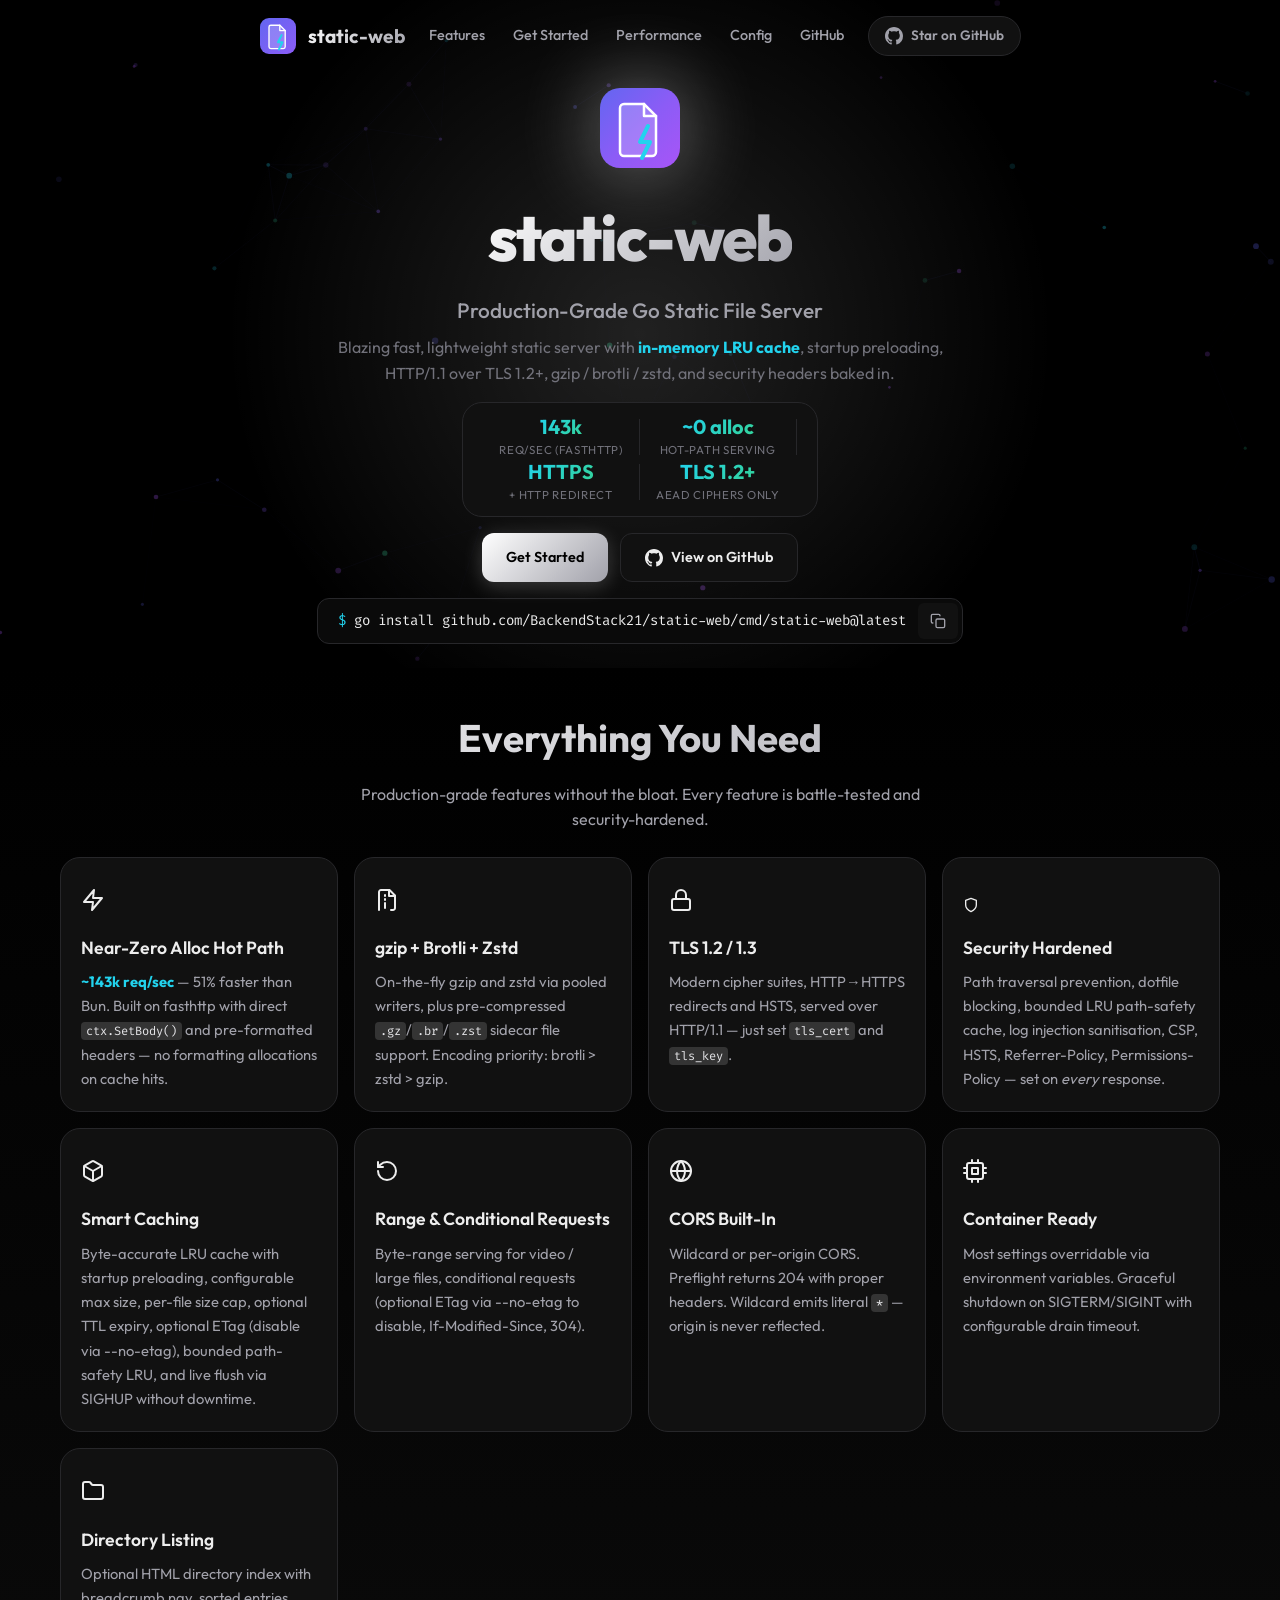
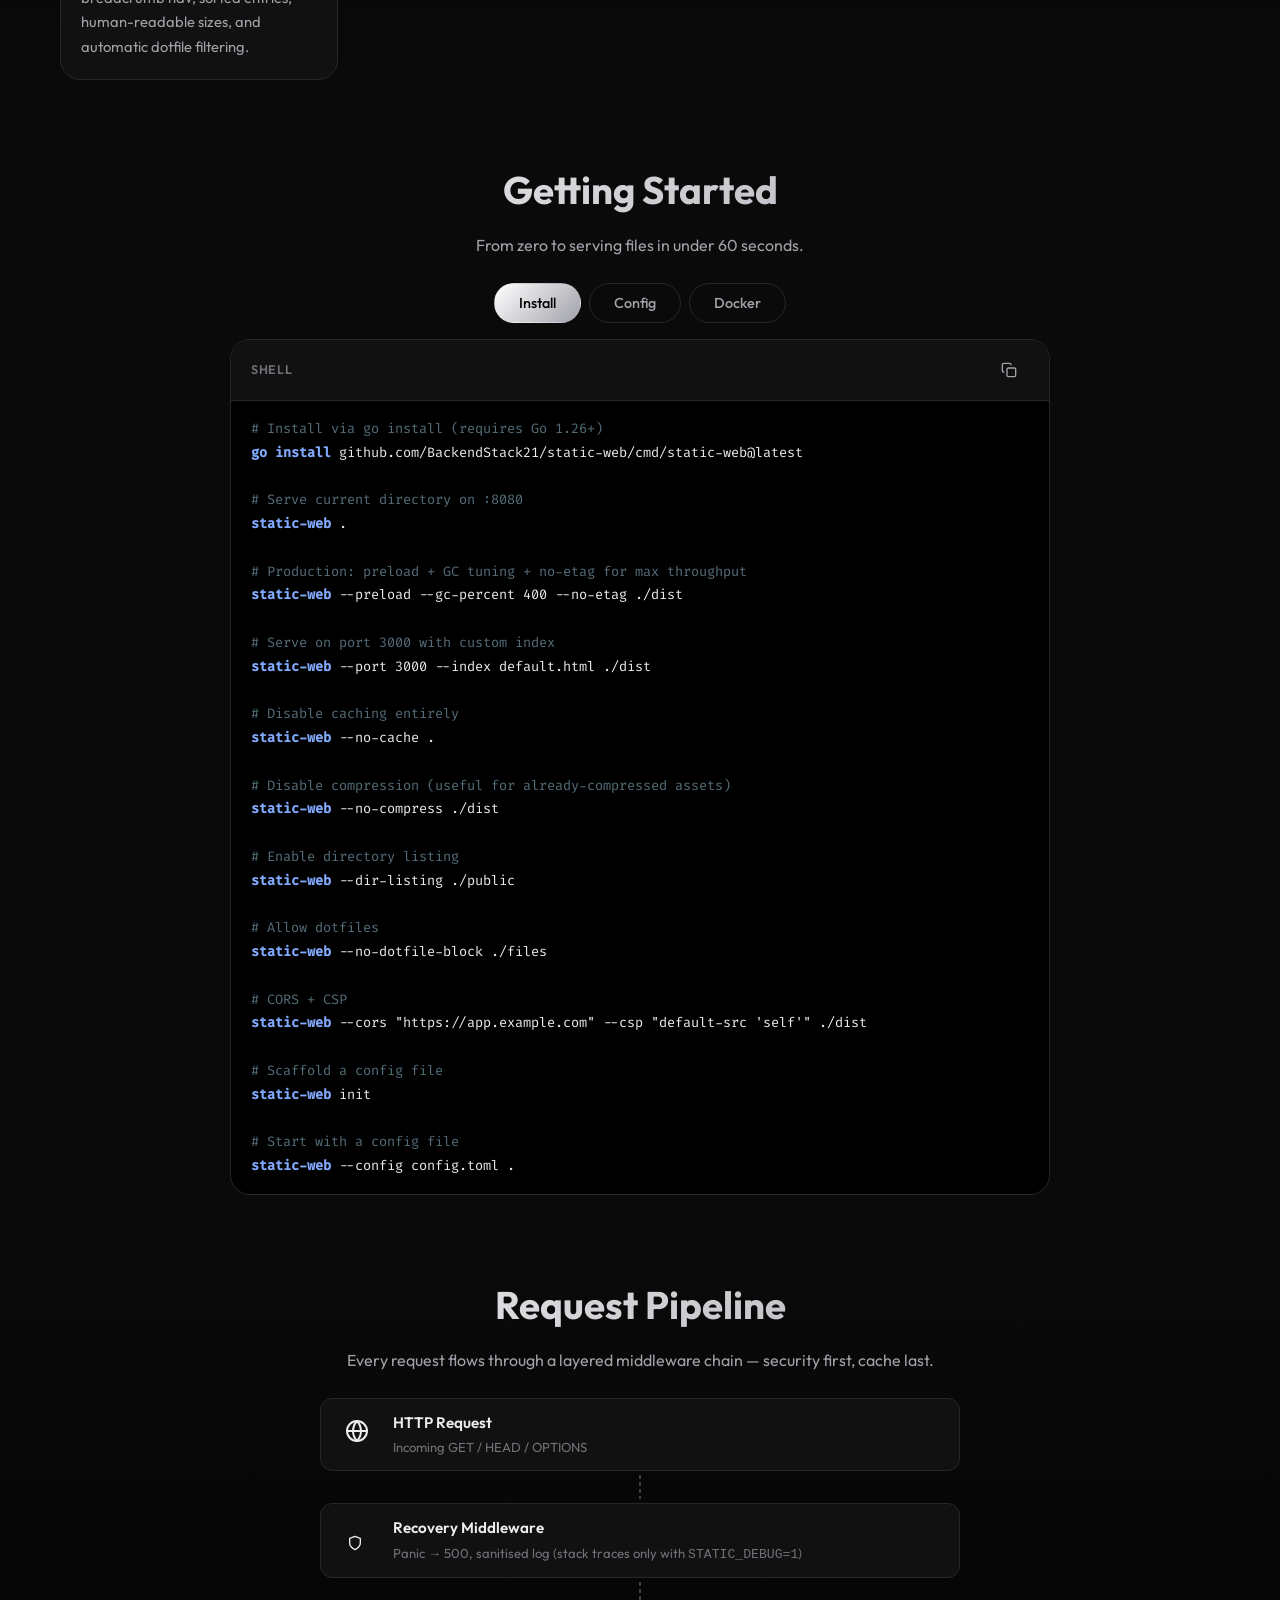
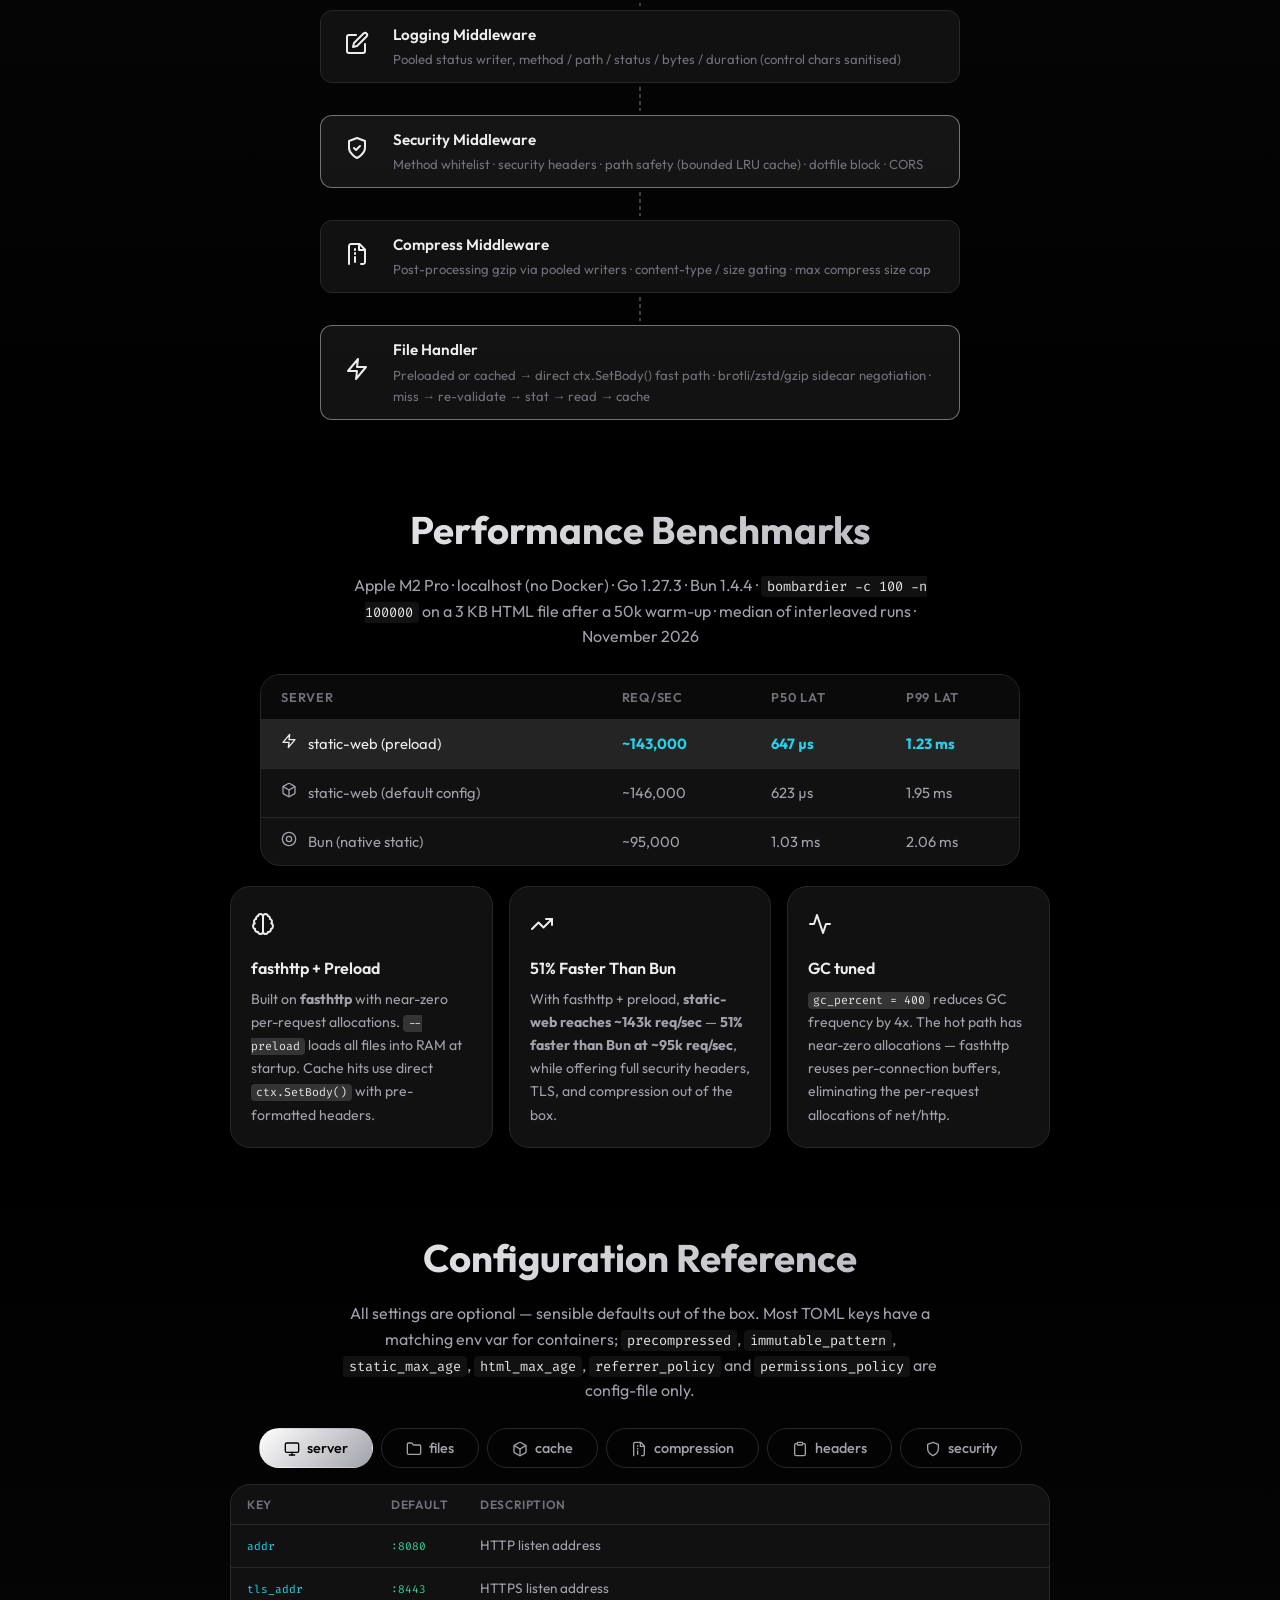
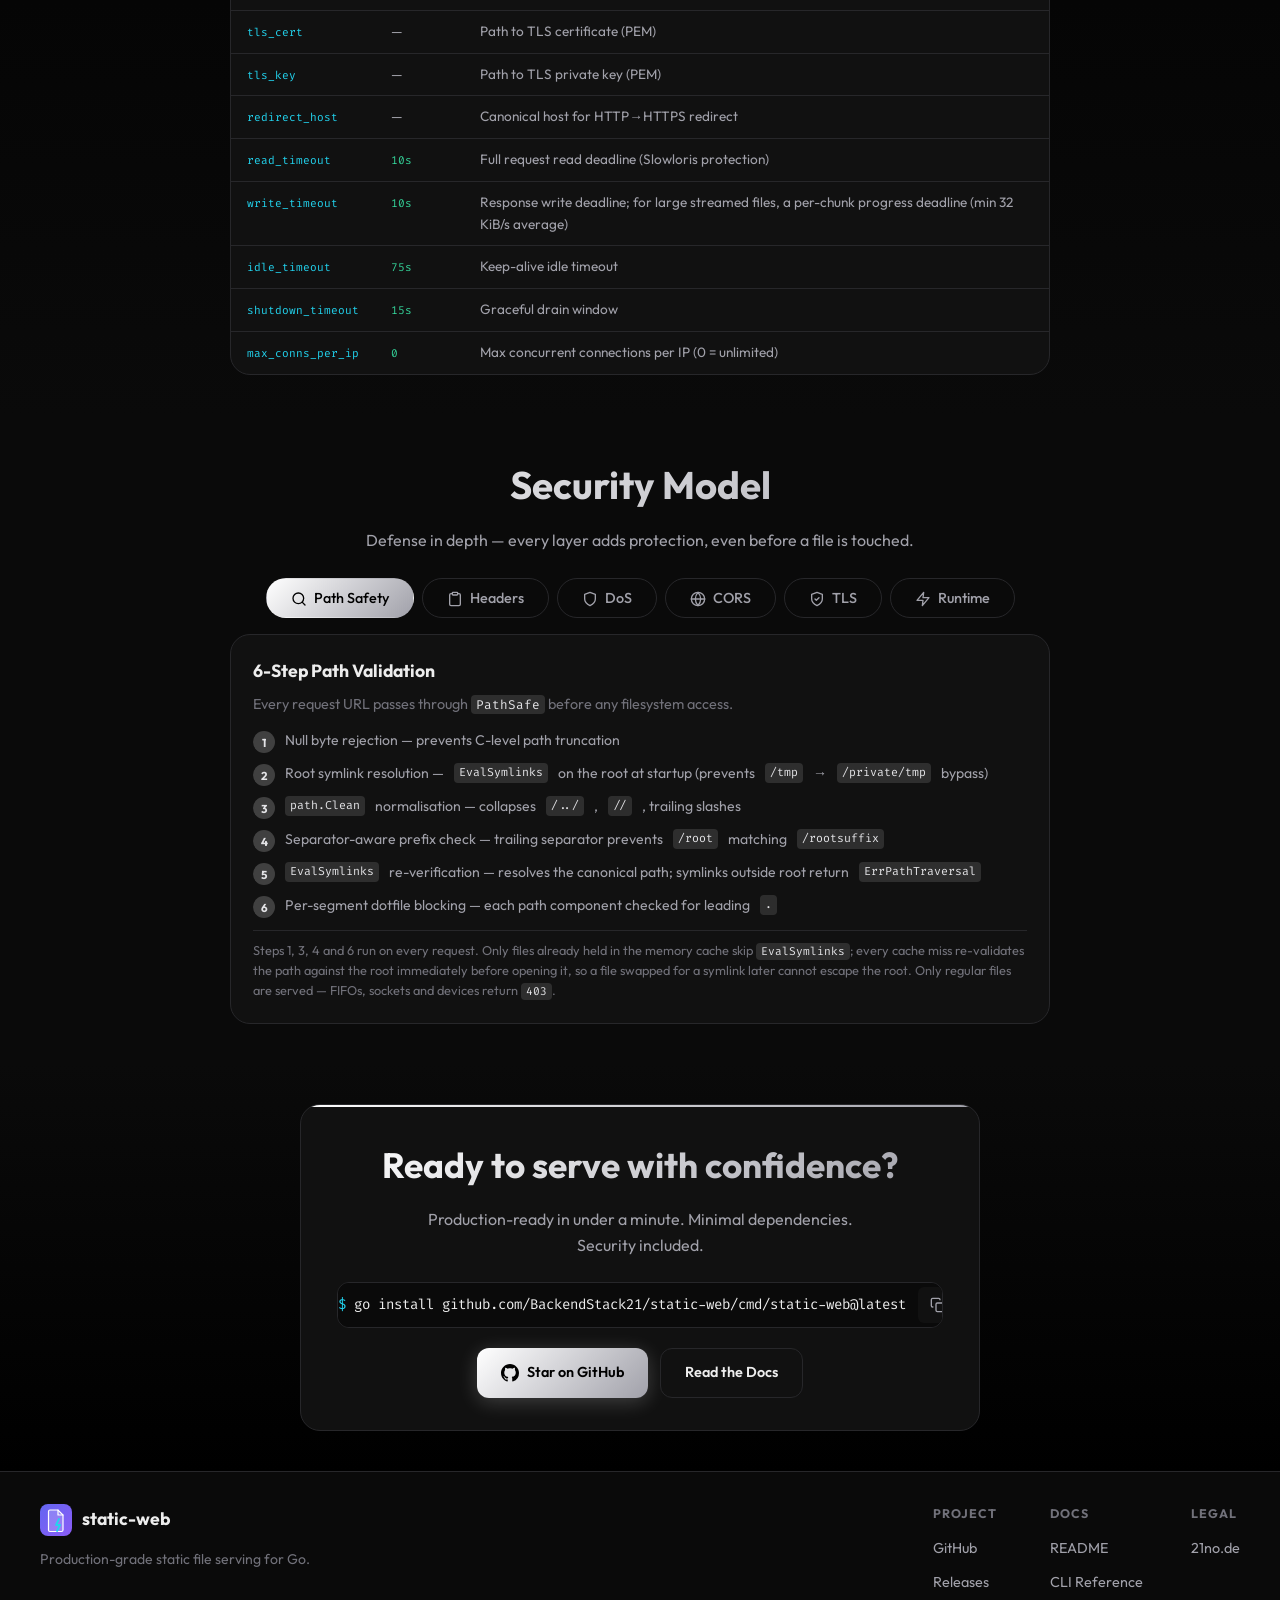
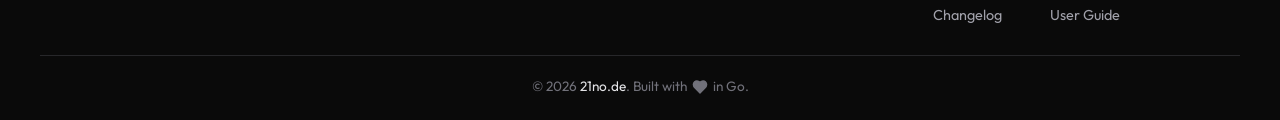
==== docs/index.html @ cc2c56b5 "docs: name the settings that have no environment variable USER_GUIDE, CLI.md and the landing page sa" ====
<!doctype html>
<html lang="en">
  <head>
    <meta charset="UTF-8" />
    <meta name="viewport" content="width=device-width, initial-scale=1.0" />
    <title>static-web — High-Performance Go Static File Server</title>
    <meta
      name="description"
      content="Production-grade, blazing-fast static web file server written in Go. ~143k req/sec with fasthttp — 51% faster than Bun. In-memory LRU cache, HTTP/1.1 over TLS 1.2+, gzip/brotli/zstd, security headers — built on fasthttp for maximum throughput."
    />
    <meta
      name="keywords"
      content="static file server, go, golang, tls, lru cache, gzip, brotli, zstd, performance, security, web server, static site hosting, docker"
    />
    <meta name="author" content="21no.de" />
    <meta name="robots" content="index, follow" />
    <link rel="canonical" href="https://static.21no.de" />

    <!-- Open Graph -->
    <meta property="og:title" content="static-web — High-Performance Go Static File Server" />
    <meta
      property="og:description"
      content="Production-grade static web file server in Go. ~143k req/sec with fasthttp — 51% faster than Bun. HTTP/1.1 over TLS 1.2+, gzip/brotli/zstd, security hardened."
    />
    <meta property="og:type" content="website" />
    <meta property="og:url" content="https://static.21no.de" />
    <meta property="og:site_name" content="static-web" />
    <meta property="og:locale" content="en_US" />
    <meta property="og:image" content="https://static.21no.de/og-image.svg" />
    <meta property="og:image:type" content="image/svg+xml" />
    <meta property="og:image:width" content="1200" />
    <meta property="og:image:height" content="630" />
    <meta property="og:image:alt" content="static-web — High-Performance Go Static File Server" />

    <!-- Twitter Card -->
    <meta name="twitter:card" content="summary_large_image" />
    <meta name="twitter:title" content="static-web — High-Performance Go Static File Server" />
    <meta
      name="twitter:description"
      content="Production-grade static file server in Go. ~143k req/sec with fasthttp — 51% faster than Bun. HTTP/1.1 over TLS 1.2+, gzip/brotli/zstd — security hardened."
    />
    <meta name="twitter:image" content="https://static.21no.de/og-image.svg" />
    <meta name="twitter:image:alt" content="static-web — High-Performance Go Static File Server" />
    <link
      rel="icon"
      href="data:image/svg+xml,<svg xmlns='http://www.w3.org/2000/svg' viewBox='0 0 40 40'><rect width='40' height='40' rx='10' fill='%236366f1'/><path d='M12 8h10l6 6v18a2 2 0 0 1-2 2H12a2 2 0 0 1-2-2V10a2 2 0 0 1 2-2z' fill='rgba(255,255,255,0.2)' stroke='white' stroke-width='1.5'/><path d='M22 8v6h6' stroke='white' stroke-width='1.5' stroke-linecap='round' stroke-linejoin='round'/><path d='M24 19l-4 8h5l-4 8' stroke='%2322d3ee' stroke-width='2.2' stroke-linecap='round' stroke-linejoin='round' fill='none'/></svg>"
    />
    <link rel="stylesheet" href="fonts.css" />
    <link rel="stylesheet" href="styles.css" />

    <!-- Structured Data -->
    <script type="application/ld+json">
      {
        "@context": "https://schema.org",
        "@graph": [
          {
            "@type": "WebSite",
            "name": "static-web",
            "url": "https://static.21no.de",
            "description": "Production-grade, high-performance static web file server written in Go.",
            "publisher": {
              "@type": "Organization",
              "name": "21no.de",
              "url": "https://21no.de"
            }
          },
          {
            "@type": "SoftwareApplication",
            "name": "static-web",
            "applicationCategory": "DeveloperApplication",
            "operatingSystem": "Linux, macOS, Windows",
            "url": "https://static.21no.de",
            "downloadUrl": "https://github.com/BackendStack21/static-web/releases",
            "softwareVersion": "1.2.0",
            "programmingLanguage": "Go",
            "license": "https://github.com/BackendStack21/static-web/blob/main/LICENSE",
            "codeRepository": "https://github.com/BackendStack21/static-web",
            "description": "A production-grade, blazing-fast static web file server written in Go. ~143k req/sec with fasthttp — 51% faster than Bun. Features in-memory LRU cache, TTL-aware cache expiry, HTTP/1.1 over TLS 1.2+, gzip, brotli, and zstd compression, and comprehensive security headers.",
            "author": {
              "@type": "Person",
              "name": "Rolando Santamaria Maso",
              "url": "https://21no.de"
            },
            "offers": {
              "@type": "Offer",
              "price": "0",
              "priceCurrency": "USD"
            },
              "featureList": [
               "~143k req/sec — 51% faster than Bun's native static server",
               "In-memory LRU cache with ~27 ns/op lookup",
               "Startup preloading with path-safety cache pre-warming",
               "TTL-aware cache expiry with optional automatic stale-entry eviction",
               "Direct ctx.SetBody() fast path with pre-formatted headers for cache hits",
               "HTTP/1.1 over TLS 1.2+ with HTTP→HTTPS redirect",
               "TLS 1.2+ with AEAD cipher suites",
               "gzip, brotli, and zstd compression",
               "6-step path traversal prevention",
               "Security headers (CSP, HSTS, Permissions-Policy)",
               "CORS with wildcard and per-origin modes",
               "Directory listing with breadcrumb navigation",
               "Docker and container ready",
               "Graceful shutdown with signal handling"
             ]
          },
          {
            "@type": "BreadcrumbList",
            "itemListElement": [
              {
                "@type": "ListItem",
                "position": 1,
                "name": "Home",
                "item": "https://static.21no.de"
              }
            ]
          }
        ]
      }
    </script>
  </head>
  <body>
    <!-- Skip to content -->
    <a href="#main-content" class="skip-link">Skip to content</a>

    <!-- Hero Section -->
    <header class="hero" id="main-content">
      <canvas id="particles-canvas" aria-hidden="true"></canvas>
      <nav class="nav" aria-label="Main navigation">
        <div class="nav-logo">
          <div class="logo-icon" aria-hidden="true">
            <svg viewBox="0 0 40 40" fill="none" xmlns="http://www.w3.org/2000/svg">
              <rect width="40" height="40" rx="10" fill="url(#logoGrad)" />
              <path
                d="M12 8h10l6 6v18a2 2 0 0 1-2 2H12a2 2 0 0 1-2-2V10a2 2 0 0 1 2-2z"
                fill="rgba(255,255,255,0.2)"
                stroke="white"
                stroke-width="1.5"
              />
              <path d="M22 8v6h6" stroke="white" stroke-width="1.5" stroke-linecap="round" stroke-linejoin="round" />
              <path
                d="M24 19l-4 8h5l-4 8"
                stroke="#22d3ee"
                stroke-width="2.2"
                stroke-linecap="round"
                stroke-linejoin="round"
                fill="none"
              />
              <defs>
                <linearGradient id="logoGrad" x1="0" y1="0" x2="40" y2="40" gradientUnits="userSpaceOnUse">
                  <stop stop-color="#6366f1" />
                  <stop offset="1" stop-color="#8b5cf6" />
                </linearGradient>
              </defs>
            </svg>
          </div>
          <span class="logo-text">static-web</span>
        </div>
        <div class="nav-links" id="nav-menu">
          <a href="#features">Features</a>
          <a href="#getting-started">Get Started</a>
          <a href="#performance">Performance</a>
          <a href="#configuration">Config</a>
          <a href="https://github.com/BackendStack21/static-web" target="_blank" rel="noopener">GitHub</a>
        </div>
        <a
          href="https://github.com/BackendStack21/static-web"
          class="nav-cta"
          target="_blank"
          rel="noopener"
          aria-label="Star on GitHub"
        >
          <svg viewBox="0 0 24 24" fill="currentColor" aria-hidden="true">
            <path
              d="M12 0C5.37 0 0 5.37 0 12c0 5.31 3.435 9.795 8.205 11.385.6.105.825-.255.825-.57 0-.285-.015-1.23-.015-2.235-3.015.555-3.795-.735-4.035-1.41-.135-.345-.72-1.41-1.23-1.695-.42-.225-1.02-.78-.015-.795.945-.015 1.62.87 1.845 1.23 1.08 1.815 2.805 1.305 3.495.99.105-.78.42-1.305.765-1.605-2.67-.3-5.46-1.335-5.46-5.925 0-1.305.465-2.385 1.23-3.225-.12-.3-.54-1.53.12-3.18 0 0 1.005-.315 3.3 1.23.96-.27 1.98-.405 3-.405s2.04.135 3 .405c2.295-1.56 3.3-1.23 3.3-1.23.66 1.65.24 2.88.12 3.18.765.84 1.23 1.905 1.23 3.225 0 4.605-2.805 5.625-5.475 5.925.435.375.81 1.095.81 2.22 0 1.605-.015 2.895-.015 3.3 0 .315.225.69.825.57A12.02 12.02 0 0024 12c0-6.63-5.37-12-12-12z"
            />
          </svg>
          Star on GitHub
        </a>
        <button
          class="nav-hamburger"
          aria-label="Toggle navigation menu"
          aria-expanded="false"
          aria-controls="nav-menu"
        >
          <span></span><span></span><span></span>
        </button>
      </nav>

      <div class="hero-content">
        <div class="hero-logo" aria-hidden="true">
          <svg viewBox="0 0 80 80" fill="none" xmlns="http://www.w3.org/2000/svg" class="hero-logo-svg">
            <rect width="80" height="80" rx="20" fill="url(#heroGrad)" />
            <path
              d="M24 16h20l12 12v36a4 4 0 0 1-4 4H24a4 4 0 0 1-4-4V20a4 4 0 0 1 4-4z"
              fill="rgba(255,255,255,0.2)"
              stroke="white"
              stroke-width="2.5"
            />
            <path d="M44 16v12h12" stroke="white" stroke-width="2.5" stroke-linecap="round" stroke-linejoin="round" />
            <path
              d="M48 38l-8 16h10l-8 16"
              stroke="#22d3ee"
              stroke-width="4"
              stroke-linecap="round"
              stroke-linejoin="round"
              fill="none"
            />
            <defs>
              <linearGradient id="heroGrad" x1="0" y1="0" x2="80" y2="80" gradientUnits="userSpaceOnUse">
                <stop stop-color="#6366f1" />
                <stop offset="0.5" stop-color="#8b5cf6" />
                <stop offset="1" stop-color="#a855f7" />
              </linearGradient>
            </defs>
          </svg>
        </div>

        <h1 class="hero-title">static-web</h1>
        <p class="hero-subtitle">Production-Grade Go Static File Server</p>
        <p class="hero-description">
          Blazing fast, lightweight static server with <strong>in-memory LRU cache</strong>, startup preloading, HTTP/1.1 over TLS 1.2+, gzip / brotli / zstd,
          and security headers baked in.
        </p>

        <div class="hero-stats">
          <div class="stat">
            <span class="stat-value">143k</span>
            <span class="stat-label">req/sec (fasthttp)</span>
          </div>
          <div class="stat-divider" aria-hidden="true"></div>
          <div class="stat">
            <span class="stat-value">~0 alloc</span>
            <span class="stat-label">hot-path serving</span>
          </div>
          <div class="stat-divider" aria-hidden="true"></div>
          <div class="stat">
            <span class="stat-value">HTTPS</span>
            <span class="stat-label">+ HTTP redirect</span>
          </div>
          <div class="stat-divider" aria-hidden="true"></div>
          <div class="stat">
            <span class="stat-value">TLS 1.2+</span>
            <span class="stat-label">AEAD ciphers only</span>
          </div>
        </div>

        <div class="hero-actions">
          <a href="#getting-started" class="btn btn-primary">Get Started</a>
          <a
            href="https://github.com/BackendStack21/static-web"
            class="btn btn-secondary"
            target="_blank"
            rel="noopener"
          >
            <svg class="btn-icon" viewBox="0 0 24 24" fill="currentColor" aria-hidden="true">
              <path
                d="M12 0C5.37 0 0 5.37 0 12c0 5.31 3.435 9.795 8.205 11.385.6.105.825-.255.825-.57 0-.285-.015-1.23-.015-2.235-3.015.555-3.795-.735-4.035-1.41-.135-.345-.72-1.41-1.23-1.695-.42-.225-1.02-.78-.015-.795.945-.015 1.62.87 1.845 1.23 1.08 1.815 2.805 1.305 3.495.99.105-.78.42-1.305.765-1.605-2.67-.3-5.46-1.335-5.46-5.925 0-1.305.465-2.385 1.23-3.225-.12-.3-.54-1.53.12-3.18 0 0 1.005-.315 3.3 1.23.96-.27 1.98-.405 3-.405s2.04.135 3 .405c2.295-1.56 3.3-1.23 3.3-1.23.66 1.65.24 2.88.12 3.18.765.84 1.23 1.905 1.23 3.225 0 4.605-2.805 5.625-5.475 5.925.435.375.81 1.095.81 2.22 0 1.605-.015 2.895-.015 3.3 0 .315.225.69.825.57A12.02 12.02 0 0024 12c0-6.63-5.37-12-12-12z"
              />
            </svg>
            View on GitHub
          </a>
        </div>

        <div class="hero-install">
          <code class="install-code"
            ><span class="install-prefix">$</span> go install
            github.com/BackendStack21/static-web/cmd/static-web@latest</code
          >
          <button
            class="copy-btn"
            data-copy="go install github.com/BackendStack21/static-web/cmd/static-web@latest"
            aria-label="Copy install command"
          >
            <svg viewBox="0 0 24 24" fill="none" stroke="currentColor" stroke-width="2" aria-hidden="true">
              <rect x="9" y="9" width="13" height="13" rx="2" ry="2"></rect>
              <path d="M5 15H4a2 2 0 0 1-2-2V4a2 2 0 0 1 2-2h9a2 2 0 0 1 2 2v1"></path>
            </svg>
          </button>
        </div>
      </div>

      <div class="hero-glow" aria-hidden="true"></div>
    </header>

    <main>
      <!-- Features Section -->
      <section id="features" class="section-full features-bg" aria-labelledby="features-heading">
        <div class="section-inner">
          <h2 class="section-title" id="features-heading">Everything You Need</h2>
          <p class="section-description">
            Production-grade features without the bloat. Every feature is battle-tested and security-hardened.
          </p>

          <div class="features-grid">
            <div class="feature-card">
              <div class="feature-icon">
                <svg width="24" height="24" viewBox="0 0 24 24" fill="none" stroke="currentColor" stroke-width="2" stroke-linecap="round" stroke-linejoin="round"><polygon points="13 2 3 14 12 14 11 22 21 10 12 10 13 2"></polygon></svg>
              </div>
              <h3>Near-Zero Alloc Hot Path</h3>
                <p><strong>~143k req/sec</strong> — 51% faster than Bun. Built on fasthttp with direct <code>ctx.SetBody()</code> and pre-formatted headers — no formatting allocations on cache hits.</p>
            </div>
            <div class="feature-card">
              <div class="feature-icon"><svg xmlns="http://www.w3.org/2000/svg" width="24" height="24" viewBox="0 0 24 24" fill="none" stroke="currentColor" stroke-width="2" stroke-linecap="round" stroke-linejoin="round"><path d="M4 22V4c0-.5.2-1 .6-1.4C5 2.2 5.5 2 6 2h8.5L20 7.5V20c0 .5-.2 1-.6 1.4-.4.4-.9.6-1.4.6h-2"/><path d="M14 2v6h6"/><path d="M10 20v-5"/><path d="M10 12v-1"/><path d="M10 8v-1"/></svg></div>
              <h3>gzip + Brotli + Zstd</h3>
              <p>
                On-the-fly gzip and zstd via pooled writers, plus pre-compressed <code>.gz</code>/<code>.br</code>/<code>.zst</code> sidecar file
                support. Encoding priority: brotli &gt; zstd &gt; gzip.
              </p>
            </div>
            <div class="feature-card">
              <div class="feature-icon"><svg xmlns="http://www.w3.org/2000/svg" width="24" height="24" viewBox="0 0 24 24" fill="none" stroke="currentColor" stroke-width="2" stroke-linecap="round" stroke-linejoin="round"><rect width="18" height="11" x="3" y="11" rx="2" ry="2"/><path d="M7 11V7a5 5 0 0 1 10 0v4"/></svg></div>
              <h3>TLS 1.2 / 1.3</h3>
              <p>
                Modern cipher suites, HTTP→HTTPS redirects and HSTS, served over HTTP/1.1 — just set
                <code>tls_cert</code> and <code>tls_key</code>.
              </p>
            </div>
            <div class="feature-card">
              <div class="feature-icon"><svg xmlns="http://www.w3.org/2000/svg" width="16" height="16" viewBox="0 0 24 24" fill="none" stroke="currentColor" stroke-width="2" stroke-linecap="round" stroke-linejoin="round" style="display:inline-block; vertical-align:middle; margin-right:4px;"><path d="M12 22s8-4 8-10V5l-8-3-8 3v7c0 6 8 10 8 10z"></path></svg></div>
              <h3>Security Hardened</h3>
              <p>
                Path traversal prevention, dotfile blocking, bounded LRU path-safety cache, log injection sanitisation, CSP, HSTS, Referrer-Policy, Permissions-Policy — set on
                <em>every</em> response.
              </p>
            </div>
            <div class="feature-card">
              <div class="feature-icon"><svg xmlns="http://www.w3.org/2000/svg" width="24" height="24" viewBox="0 0 24 24" fill="none" stroke="currentColor" stroke-width="2" stroke-linecap="round" stroke-linejoin="round"><path d="M21 8a2 2 0 0 0-1-1.73l-7-4a2 2 0 0 0-2 0l-7 4A2 2 0 0 0 3 8v8a2 2 0 0 0 1 1.73l7 4a2 2 0 0 0 2 0l7-4A2 2 0 0 0 21 16Z"/><path d="m3.3 7 8.7 5 8.7-5"/><path d="M12 22V12"/></svg></div>
              <h3>Smart Caching</h3>
                <p>Byte-accurate LRU cache with startup preloading, configurable max size, per-file size cap, optional TTL expiry, optional ETag (disable via --no-etag), bounded path-safety LRU, and live flush via SIGHUP without downtime.</p>
            </div>
            <div class="feature-card">
              <div class="feature-icon"><svg xmlns="http://www.w3.org/2000/svg" width="24" height="24" viewBox="0 0 24 24" fill="none" stroke="currentColor" stroke-width="2" stroke-linecap="round" stroke-linejoin="round"><path d="M3 12a9 9 0 1 0 9-9 9.75 9.75 0 0 0-6.74 2.74L3 8"/><path d="M3 3v5h5"/></svg></div>
              <h3>Range & Conditional Requests</h3>
              <p>
                Byte-range serving for video / large files, conditional requests (optional ETag via --no-etag to disable,
                If-Modified-Since, 304).
              </p>
            </div>
            <div class="feature-card">
              <div class="feature-icon"><svg xmlns="http://www.w3.org/2000/svg" width="24" height="24" viewBox="0 0 24 24" fill="none" stroke="currentColor" stroke-width="2" stroke-linecap="round" stroke-linejoin="round"><circle cx="12" cy="12" r="10"/><path d="M12 2a15.3 15.3 0 0 1 4 10 15.3 15.3 0 0 1-4 10 15.3 15.3 0 0 1-4-10 15.3 15.3 0 0 1 4-10z"/><path d="M2 12h20"/></svg></div>
              <h3>CORS Built-In</h3>
              <p>
                Wildcard or per-origin CORS. Preflight returns 204 with proper headers. Wildcard emits literal
                <code>*</code> — origin is never reflected.
              </p>
            </div>
            <div class="feature-card">
              <div class="feature-icon"><svg xmlns="http://www.w3.org/2000/svg" width="24" height="24" viewBox="0 0 24 24" fill="none" stroke="currentColor" stroke-width="2" stroke-linecap="round" stroke-linejoin="round"><rect x="4" y="4" width="16" height="16" rx="2" ry="2"/><rect x="9" y="9" width="6" height="6"/><line x1="9" y1="1" x2="9" y2="4"/><line x1="15" y1="1" x2="15" y2="4"/><line x1="9" y1="20" x2="9" y2="23"/><line x1="15" y1="20" x2="15" y2="23"/><line x1="20" y1="9" x2="23" y2="9"/><line x1="20" y1="14" x2="23" y2="14"/><line x1="1" y1="9" x2="4" y2="9"/><line x1="1" y1="14" x2="4" y2="14"/></svg></div>
              <h3>Container Ready</h3>
              <p>
                Most settings overridable via environment variables. Graceful shutdown on SIGTERM/SIGINT with
                configurable drain timeout.
              </p>
            </div>
            <div class="feature-card">
              <div class="feature-icon"><svg xmlns="http://www.w3.org/2000/svg" width="24" height="24" viewBox="0 0 24 24" fill="none" stroke="currentColor" stroke-width="2" stroke-linecap="round" stroke-linejoin="round"><path d="M20 20a2 2 0 0 0 2-2V8a2 2 0 0 0-2-2h-7.9a2 2 0 0 1-1.69-.9L9.6 3.9A2 2 0 0 0 7.93 3H4a2 2 0 0 0-2 2v13a2 2 0 0 0 2 2Z"/></svg></div>
              <h3>Directory Listing</h3>
              <p>
                Optional HTML directory index with breadcrumb nav, sorted entries, human-readable sizes, and automatic
                dotfile filtering.
              </p>
            </div>
          </div>
        </div>
      </section>

      <!-- Getting Started -->
      <section id="getting-started" class="section-full getting-started-bg" aria-labelledby="getting-started-heading">
        <div class="section-inner">
          <h2 class="section-title" id="getting-started-heading">Getting Started</h2>
          <p class="section-description">From zero to serving files in under 60 seconds.</p>

          <div class="code-tabs">
            <div class="tab-buttons" role="tablist" aria-label="Getting started examples">
              <button
                class="tab-btn active"
                role="tab"
                aria-selected="true"
                aria-controls="panel-install"
                id="tab-install"
              >
                Install
              </button>
              <button class="tab-btn" role="tab" aria-selected="false" aria-controls="panel-config" id="tab-config">
                Config
              </button>
              <button class="tab-btn" role="tab" aria-selected="false" aria-controls="panel-docker" id="tab-docker">
                Docker
              </button>
            </div>

            <!-- Install Tab -->
            <div class="tab-content active" id="panel-install" role="tabpanel" aria-labelledby="tab-install">
              <div class="code-block">
                <div class="code-header">
                  <span class="code-lang">Shell</span>
                  <button class="copy-btn" data-copy-from="code-install" aria-label="Copy shell commands">
                    <svg viewBox="0 0 24 24" fill="none" stroke="currentColor" stroke-width="2" aria-hidden="true">
                      <rect x="9" y="9" width="13" height="13" rx="2" ry="2"></rect>
                      <path d="M5 15H4a2 2 0 0 1-2-2V4a2 2 0 0 1 2-2h9a2 2 0 0 1 2 2v1"></path>
                    </svg>
                  </button>
                </div>
                <pre id="code-install"><code><span class="comment"># Install via go install (requires Go 1.26+)</span>
<span class="cmd">go install</span> github.com/BackendStack21/static-web/cmd/static-web@latest

<span class="comment"># Serve current directory on :8080</span>
<span class="cmd">static-web</span> .

<span class="comment"># Production: preload + GC tuning + no-etag for max throughput</span>
<span class="cmd">static-web</span> --preload --gc-percent 400 --no-etag ./dist

<span class="comment"># Serve on port 3000 with custom index</span>
<span class="cmd">static-web</span> --port 3000 --index default.html ./dist

<span class="comment"># Disable caching entirely</span>
<span class="cmd">static-web</span> --no-cache .

<span class="comment"># Disable compression (useful for already-compressed assets)</span>
<span class="cmd">static-web</span> --no-compress ./dist

<span class="comment"># Enable directory listing</span>
<span class="cmd">static-web</span> --dir-listing ./public

<span class="comment"># Allow dotfiles</span>
<span class="cmd">static-web</span> --no-dotfile-block ./files

<span class="comment"># CORS + CSP</span>
<span class="cmd">static-web</span> --cors "https://app.example.com" --csp "default-src 'self'" ./dist

<span class="comment"># Scaffold a config file</span>
<span class="cmd">static-web</span> init

<span class="comment"># Start with a config file</span>
<span class="cmd">static-web</span> --config config.toml .</code></pre>
              </div>
            </div>

            <!-- Config Tab -->
            <div class="tab-content" id="panel-config" role="tabpanel" aria-labelledby="tab-config" hidden>
              <div class="code-block">
                <div class="code-header">
                  <span class="code-lang">TOML</span>
                  <button class="copy-btn" data-copy-from="code-config" aria-label="Copy TOML config">
                    <svg viewBox="0 0 24 24" fill="none" stroke="currentColor" stroke-width="2" aria-hidden="true">
                      <rect x="9" y="9" width="13" height="13" rx="2" ry="2"></rect>
                      <path d="M5 15H4a2 2 0 0 1-2-2V4a2 2 0 0 1 2-2h9a2 2 0 0 1 2 2v1"></path>
                    </svg>
                  </button>
                </div>
                <pre id="code-config"><code><span class="comment"># config.toml</span>

<span class="toml-section">[server]</span>
<span class="toml-key">addr</span>     = <span class="string">":80"</span>
<span class="toml-key">tls_addr</span> = <span class="string">":443"</span>
<span class="toml-key">tls_cert</span> = <span class="string">"/etc/ssl/certs/server.pem"</span>
<span class="toml-key">tls_key</span>  = <span class="string">"/etc/ssl/private/server.key"</span>

<span class="toml-section">[files]</span>
<span class="toml-key">root</span>      = <span class="string">"./public"</span>
<span class="toml-key">index</span>     = <span class="string">"index.html"</span>
<span class="toml-key">not_found</span> = <span class="string">"404.html"</span>

<span class="toml-section">[cache]</span>
<span class="toml-key">enabled</span>       = <span class="boolean">true</span>
<span class="toml-key">preload</span>       = <span class="boolean">true</span>           <span class="comment"># load all files at startup</span>
<span class="toml-key">max_bytes</span>     = <span class="number">268435456</span>  <span class="comment"># 256 MiB</span>
<span class="toml-key">max_file_size</span> = <span class="number">10485760</span>   <span class="comment"># 10 MiB</span>
<span class="toml-key">gc_percent</span>    = <span class="number">400</span>        <span class="comment"># tune GC for throughput</span>
<span class="toml-key">ttl</span>           = <span class="string">"5m"</span>        <span class="comment"># optional TTL expiry</span>

<span class="toml-section">[compression]</span>
<span class="toml-key">enabled</span>       = <span class="boolean">true</span>
<span class="toml-key">min_size</span>      = <span class="number">1024</span>
<span class="toml-key">level</span>         = <span class="number">5</span>           <span class="comment"># 1=fastest, 9=best</span>
<span class="toml-key">precompressed</span> = <span class="boolean">true</span>

<span class="toml-section">[headers]</span>
<span class="toml-key">static_max_age</span>    = <span class="number">3600</span>          <span class="comment"># 1 hour for static assets</span>
<span class="toml-key">html_max_age</span>     = <span class="number">0</span>            <span class="comment"># no-cache for HTML</span>
<span class="toml-key">enable_etags</span>      = <span class="boolean">true</span>         <span class="comment"># disable with --no-etag for max throughput</span>
<span class="toml-key">immutable_pattern</span> = <span class="string">"*.chunk.js"</span> <span class="comment"># fingerprinted assets only</span>

<span class="toml-section">[security]</span>
<span class="toml-key">block_dotfiles</span>     = <span class="boolean">true</span>
<span class="toml-key">directory_listing</span>  = <span class="boolean">false</span>
<span class="toml-key">cors_origins</span>       = [<span class="string">"https://app.example.com"</span>]
<span class="toml-key">csp</span>                = <span class="string">"default-src 'self'"</span>
<span class="toml-key">referrer_policy</span>    = <span class="string">"strict-origin-when-cross-origin"</span>
<span class="toml-key">permissions_policy</span> = <span class="string">"geolocation=(), microphone=(), camera=()"</span></code></pre>
              </div>
            </div>

            <!-- Docker Tab -->
            <div class="tab-content" id="panel-docker" role="tabpanel" aria-labelledby="tab-docker" hidden>
              <div class="code-block">
                <div class="code-header">
                  <span class="code-lang">Dockerfile</span>
                  <button class="copy-btn" data-copy-from="code-docker" aria-label="Copy Dockerfile">
                    <svg viewBox="0 0 24 24" fill="none" stroke="currentColor" stroke-width="2" aria-hidden="true">
                      <rect x="9" y="9" width="13" height="13" rx="2" ry="2"></rect>
                      <path d="M5 15H4a2 2 0 0 1-2-2V4a2 2 0 0 1 2-2h9a2 2 0 0 1 2 2v1"></path>
                    </svg>
                  </button>
                </div>
                <pre id="code-docker"><code><span class="comment"># Build the binary</span>
<span class="keyword">FROM</span> golang:<span class="string">1.26-alpine</span> <span class="keyword">AS</span> builder
<span class="keyword">WORKDIR</span> /app
<span class="keyword">RUN</span> go install github.com/BackendStack21/static-web/cmd/static-web@latest

<span class="comment"># Minimal runtime image</span>
<span class="keyword">FROM</span> alpine:<span class="string">3.19</span>
<span class="keyword">COPY</span> --from=builder /root/go/bin/static-web /usr/local/bin/
<span class="keyword">COPY</span> ./public /public

<span class="comment"># Override config via env vars</span>
<span class="keyword">ENV</span> STATIC_SERVER_ADDR=<span class="string">":8080"</span>
<span class="keyword">ENV</span> STATIC_FILES_ROOT=<span class="string">"/public"</span>
<span class="keyword">ENV</span> STATIC_CACHE_ENABLED=<span class="string">"true"</span>
<span class="keyword">ENV</span> STATIC_CACHE_PRELOAD=<span class="string">"true"</span>
<span class="keyword">ENV</span> STATIC_HEADERS_ENABLE_ETAGS=<span class="string">"true"</span>
<span class="keyword">ENV</span> STATIC_COMPRESSION_ENABLED=<span class="string">"true"</span>

<span class="keyword">EXPOSE</span> 8080
<span class="keyword">CMD</span> [<span class="string">"static-web"</span>, <span class="string">"/public"</span>]</code></pre>
              </div>
            </div>
          </div>
        </div>
      </section>

      <!-- Architecture Section -->
      <section id="architecture" class="section-full architecture-bg" aria-labelledby="architecture-heading">
        <div class="section-inner">
          <h2 class="section-title" id="architecture-heading">Request Pipeline</h2>
          <p class="section-description">
            Every request flows through a layered middleware chain — security first, cache last.
          </p>

          <div class="pipeline">
            <div class="pipeline-step">
              <div class="pipeline-icon"><svg xmlns="http://www.w3.org/2000/svg" width="24" height="24" viewBox="0 0 24 24" fill="none" stroke="currentColor" stroke-width="2" stroke-linecap="round" stroke-linejoin="round"><circle cx="12" cy="12" r="10"/><path d="M12 2a15.3 15.3 0 0 1 4 10 15.3 15.3 0 0 1-4 10 15.3 15.3 0 0 1-4-10 15.3 15.3 0 0 1 4-10z"/><path d="M2 12h20"/></svg></div>
              <div class="pipeline-info">
                <h3>HTTP Request</h3>
                <p>Incoming GET / HEAD / OPTIONS</p>
              </div>
            </div>
            <div class="pipeline-arrow" aria-hidden="true">
              <svg width="2" height="24" viewBox="0 0 2 24">
                <line x1="1" y1="0" x2="1" y2="24" stroke="#3f3f46" stroke-width="2" stroke-dasharray="4 3" />
              </svg>
            </div>
            <div class="pipeline-step">
              <div class="pipeline-icon"><svg xmlns="http://www.w3.org/2000/svg" width="16" height="16" viewBox="0 0 24 24" fill="none" stroke="currentColor" stroke-width="2" stroke-linecap="round" stroke-linejoin="round" style="display:inline-block; vertical-align:middle; margin-right:4px;"><path d="M12 22s8-4 8-10V5l-8-3-8 3v7c0 6 8 10 8 10z"></path></svg></div>
              <div class="pipeline-info">
                <h3>Recovery Middleware</h3>
                <p>Panic → 500, sanitised log (stack traces only with <code>STATIC_DEBUG=1</code>)</p>
              </div>
            </div>
            <div class="pipeline-arrow" aria-hidden="true">
              <svg width="2" height="24" viewBox="0 0 2 24">
                <line x1="1" y1="0" x2="1" y2="24" stroke="#3f3f46" stroke-width="2" stroke-dasharray="4 3" />
              </svg>
            </div>
            <div class="pipeline-step">
              <div class="pipeline-icon"><svg xmlns="http://www.w3.org/2000/svg" width="24" height="24" viewBox="0 0 24 24" fill="none" stroke="currentColor" stroke-width="2" stroke-linecap="round" stroke-linejoin="round"><path d="M11 4H4a2 2 0 0 0-2 2v14a2 2 0 0 0 2 2h14a2 2 0 0 0 2-2v-7"/><path d="M18.5 2.5a2.121 2.121 0 0 1 3 3L12 15l-4 1 1-4 9.5-9.5z"/></svg></div>
              <div class="pipeline-info">
                <h3>Logging Middleware</h3>
                <p>Pooled status writer, method / path / status / bytes / duration (control chars sanitised)</p>
              </div>
            </div>
            <div class="pipeline-arrow" aria-hidden="true">
              <svg width="2" height="24" viewBox="0 0 2 24">
                <line x1="1" y1="0" x2="1" y2="24" stroke="#3f3f46" stroke-width="2" stroke-dasharray="4 3" />
              </svg>
            </div>
            <div class="pipeline-step pipeline-step--highlight">
              <div class="pipeline-icon"><svg xmlns="http://www.w3.org/2000/svg" width="24" height="24" viewBox="0 0 24 24" fill="none" stroke="currentColor" stroke-width="2" stroke-linecap="round" stroke-linejoin="round"><path d="M12 22s8-4 8-10V5l-8-3-8 3v7c0 6 8 10 8 10z"/><path d="m9 12 2 2 4-4"/></svg></div>
              <div class="pipeline-info">
                <h3>Security Middleware</h3>
                <p>Method whitelist · security headers · path safety (bounded LRU cache) · dotfile block · CORS</p>
              </div>
            </div>
            <div class="pipeline-arrow" aria-hidden="true">
              <svg width="2" height="24" viewBox="0 0 2 24">
                <line x1="1" y1="0" x2="1" y2="24" stroke="#3f3f46" stroke-width="2" stroke-dasharray="4 3" />
              </svg>
            </div>
            <div class="pipeline-step">
              <div class="pipeline-icon"><svg xmlns="http://www.w3.org/2000/svg" width="24" height="24" viewBox="0 0 24 24" fill="none" stroke="currentColor" stroke-width="2" stroke-linecap="round" stroke-linejoin="round"><path d="M4 22V4c0-.5.2-1 .6-1.4C5 2.2 5.5 2 6 2h8.5L20 7.5V20c0 .5-.2 1-.6 1.4-.4.4-.9.6-1.4.6h-2"/><path d="M14 2v6h6"/><path d="M10 20v-5"/><path d="M10 12v-1"/><path d="M10 8v-1"/></svg></div>
              <div class="pipeline-info">
                <h3>Compress Middleware</h3>
                <p>Post-processing gzip via pooled writers · content-type / size gating · max compress size cap</p>
              </div>
            </div>
            <div class="pipeline-arrow" aria-hidden="true">
              <svg width="2" height="24" viewBox="0 0 2 24">
                <line x1="1" y1="0" x2="1" y2="24" stroke="#3f3f46" stroke-width="2" stroke-dasharray="4 3" />
              </svg>
            </div>
            <div class="pipeline-step pipeline-step--highlight">
              <div class="pipeline-icon"><svg xmlns="http://www.w3.org/2000/svg" width="24" height="24" viewBox="0 0 24 24" fill="none" stroke="currentColor" stroke-width="2" stroke-linecap="round" stroke-linejoin="round"><polygon points="13 2 3 14 12 14 11 22 21 10 12 10 13 2"/></svg></div>
              <div class="pipeline-info">
                <h3>File Handler</h3>
                <p>
                  Preloaded or cached → direct ctx.SetBody() fast path · brotli/zstd/gzip sidecar negotiation · miss → re-validate → stat →
                  read → cache
                </p>
              </div>
            </div>
          </div>
        </div>
      </section>

      <!-- Performance Section -->
      <section id="performance" class="section-full performance-bg" aria-labelledby="performance-heading">
        <div class="section-inner">
          <h2 class="section-title" id="performance-heading">Performance Benchmarks</h2>
          <p class="section-description">Apple M2 Pro · localhost (no Docker) · Go 1.27.3 · Bun 1.4.4 · <code>bombardier -c 100 -n 100000</code> on a 3 KB HTML file after a 50k warm-up · median of interleaved runs · November 2026</p>

          <div class="benchmark-table-wrap">
            <div class="benchmark-table-inner">
              <table class="benchmark-table">
                <thead>
                  <tr>
                    <th>Server</th>
                    <th>Req/sec</th>
                    <th>p50 lat</th>
                    <th>p99 lat</th>
                  </tr>
                </thead>
                <tbody>
                  <tr class="highlight">
                    <td><span class="op-icon"><svg xmlns="http://www.w3.org/2000/svg" width="16" height="16" viewBox="0 0 24 24" fill="none" stroke="currentColor" stroke-width="2" stroke-linecap="round" stroke-linejoin="round"><polygon points="13 2 3 14 12 14 11 22 21 10 12 10 13 2"/></svg></span> static-web (preload)</td>
                    <td><strong>~143,000</strong></td>
                    <td><strong>647 &micro;s</strong></td>
                    <td><strong>1.23 ms</strong></td>
                  </tr>
                  <tr>
                    <td><span class="op-icon"><svg xmlns="http://www.w3.org/2000/svg" width="16" height="16" viewBox="0 0 24 24" fill="none" stroke="currentColor" stroke-width="2" stroke-linecap="round" stroke-linejoin="round"><path d="M21 8a2 2 0 0 0-1-1.73l-7-4a2 2 0 0 0-2 0l-7 4A2 2 0 0 0 3 8v8a2 2 0 0 0 1 1.73l7 4a2 2 0 0 0 2 0l7-4A2 2 0 0 0 21 16Z"/><path d="m3.3 7 8.7 5 8.7-5"/><path d="M12 22V12"/></svg></span> static-web (default config)</td>
                    <td>~146,000</td>
                    <td>623 &micro;s</td>
                    <td>1.95 ms</td>
                  </tr>
                  <tr>
                    <td><span class="op-icon"><svg xmlns="http://www.w3.org/2000/svg" width="16" height="16" viewBox="0 0 24 24" fill="none" stroke="currentColor" stroke-width="2" stroke-linecap="round" stroke-linejoin="round"><circle cx="12" cy="12" r="10"/><circle cx="12" cy="12" r="4"/></svg></span> Bun (native static)</td>
                    <td>~95,000</td>
                    <td>1.03 ms</td>
                    <td>2.06 ms</td>
                  </tr>
                </tbody>
              </table>
            </div>
          </div>

          <div class="perf-cards">
            <div class="perf-card">
              <div class="perf-card-icon"><svg xmlns="http://www.w3.org/2000/svg" width="24" height="24" viewBox="0 0 24 24" fill="none" stroke="currentColor" stroke-width="2" stroke-linecap="round" stroke-linejoin="round"><path d="M9.5 2A2.5 2.5 0 0 1 12 4.5v15a2.5 2.5 0 0 1-4.96.44 2.5 2.5 0 0 1-2.96-3.08 3 3 0 0 1-.34-5.58 2.5 2.5 0 0 1 1.32-4.24 2.5 2.5 0 0 1 1.98-3A2.5 2.5 0 0 1 9.5 2Z"/><path d="M14.5 2A2.5 2.5 0 0 0 12 4.5v15a2.5 2.5 0 0 0 4.96.44 2.5 2.5 0 0 0 2.96-3.08 3 3 0 0 0 .34-5.58 2.5 2.5 0 0 0-1.32-4.24 2.5 2.5 0 0 0-1.98-3A2.5 2.5 0 0 0 14.5 2Z"/></svg></div>
              <h3>fasthttp + Preload</h3>
              <p>
                Built on <strong>fasthttp</strong> with near-zero per-request allocations. <code>--preload</code> loads all files into RAM at startup. Cache hits use direct <code>ctx.SetBody()</code> with pre-formatted headers.
              </p>
            </div>
            <div class="perf-card">
              <div class="perf-card-icon"><svg xmlns="http://www.w3.org/2000/svg" width="24" height="24" viewBox="0 0 24 24" fill="none" stroke="currentColor" stroke-width="2" stroke-linecap="round" stroke-linejoin="round"><polyline points="22 7 13.5 15.5 8.5 10.5 2 17"/><polyline points="16 7 22 7 22 13"/></svg></div>
              <h3>51% Faster Than Bun</h3>
              <p>
                With fasthttp + preload, <strong>static-web reaches ~143k req/sec</strong> — <strong>51% faster than Bun at ~95k req/sec</strong>, while offering full security headers, TLS, and compression out of the box.
              </p>
            </div>
            <div class="perf-card">
              <div class="perf-card-icon"><svg xmlns="http://www.w3.org/2000/svg" width="24" height="24" viewBox="0 0 24 24" fill="none" stroke="currentColor" stroke-width="2" stroke-linecap="round" stroke-linejoin="round"><path d="M22 12h-4l-3 9L9 3l-3 9H2"/></svg></div>
              <h3>GC tuned</h3>
              <p>
                <code>gc_percent = 400</code> reduces GC frequency by 4x. The hot path has near-zero allocations — fasthttp reuses per-connection buffers, eliminating the per-request allocations of net/http.
              </p>
            </div>
          </div>
        </div>
      </section>

      <!-- Configuration Reference -->
      <section id="configuration" class="section-full configuration-bg" aria-labelledby="configuration-heading">
        <div class="section-inner">
          <h2 class="section-title" id="configuration-heading">Configuration Reference</h2>
          <p class="section-description">
            All settings are optional — sensible defaults out of the box. Most TOML keys have a matching env var for
            containers; <code>precompressed</code>, <code>immutable_pattern</code>, <code>static_max_age</code>,
            <code>html_max_age</code>, <code>referrer_policy</code> and <code>permissions_policy</code> are config-file only.
          </p>

          <div class="config-tabs">
            <div class="tab-buttons" role="tablist" aria-label="Configuration sections">
              <button
                class="tab-btn active"
                role="tab"
                aria-selected="true"
                aria-controls="cfg-panel-server"
                id="cfg-tab-server"
              >
                <svg xmlns="http://www.w3.org/2000/svg" width="16" height="16" viewBox="0 0 24 24" fill="none" stroke="currentColor" stroke-width="2" stroke-linecap="round" stroke-linejoin="round" style="display:inline-block; vertical-align:middle; margin-right:4px;"><rect width="20" height="14" x="2" y="3" rx="2"/><line x1="8" y1="21" x2="16" y2="21"/><line x1="12" y1="17" x2="12" y2="21"/></svg> server
              </button>
              <button
                class="tab-btn"
                role="tab"
                aria-selected="false"
                aria-controls="cfg-panel-files"
                id="cfg-tab-files"
              >
                <svg xmlns="http://www.w3.org/2000/svg" width="16" height="16" viewBox="0 0 24 24" fill="none" stroke="currentColor" stroke-width="2" stroke-linecap="round" stroke-linejoin="round" style="display:inline-block; vertical-align:middle; margin-right:4px;"><path d="M20 20a2 2 0 0 0 2-2V8a2 2 0 0 0-2-2h-7.9a2 2 0 0 1-1.69-.9L9.6 3.9A2 2 0 0 0 7.93 3H4a2 2 0 0 0-2 2v13a2 2 0 0 0 2 2Z"/></svg> files
              </button>
              <button
                class="tab-btn"
                role="tab"
                aria-selected="false"
                aria-controls="cfg-panel-cache"
                id="cfg-tab-cache"
              >
                <svg xmlns="http://www.w3.org/2000/svg" width="16" height="16" viewBox="0 0 24 24" fill="none" stroke="currentColor" stroke-width="2" stroke-linecap="round" stroke-linejoin="round" style="display:inline-block; vertical-align:middle; margin-right:4px;"><path d="M21 8a2 2 0 0 0-1-1.73l-7-4a2 2 0 0 0-2 0l-7 4A2 2 0 0 0 3 8v8a2 2 0 0 0 1 1.73l7 4a2 2 0 0 0 2 0l7-4A2 2 0 0 0 21 16Z"/><path d="m3.3 7 8.7 5 8.7-5"/><path d="M12 22V12"/></svg> cache
              </button>
              <button
                class="tab-btn"
                role="tab"
                aria-selected="false"
                aria-controls="cfg-panel-compression"
                id="cfg-tab-compression"
              >
                <svg xmlns="http://www.w3.org/2000/svg" width="16" height="16" viewBox="0 0 24 24" fill="none" stroke="currentColor" stroke-width="2" stroke-linecap="round" stroke-linejoin="round" style="display:inline-block; vertical-align:middle; margin-right:4px;"><path d="M4 22V4c0-.5.2-1 .6-1.4C5 2.2 5.5 2 6 2h8.5L20 7.5V20c0 .5-.2 1-.6 1.4-.4.4-.9.6-1.4.6h-2"/><path d="M14 2v6h6"/><path d="M10 20v-5"/><path d="M10 12v-1"/><path d="M10 8v-1"/></svg> compression
              </button>
              <button
                class="tab-btn"
                role="tab"
                aria-selected="false"
                aria-controls="cfg-panel-headers"
                id="cfg-tab-headers"
              >
                <svg xmlns="http://www.w3.org/2000/svg" width="16" height="16" viewBox="0 0 24 24" fill="none" stroke="currentColor" stroke-width="2" stroke-linecap="round" stroke-linejoin="round" style="display:inline-block; vertical-align:middle; margin-right:4px;"><rect width="8" height="4" x="8" y="2" rx="1" ry="1"/><path d="M16 4h2a2 2 0 0 1 2 2v14a2 2 0 0 1-2 2H6a2 2 0 0 1-2-2V6a2 2 0 0 1 2-2h2"/></svg> headers
              </button>
              <button
                class="tab-btn"
                role="tab"
                aria-selected="false"
                aria-controls="cfg-panel-security"
                id="cfg-tab-security"
              >
                <svg xmlns="http://www.w3.org/2000/svg" width="16" height="16" viewBox="0 0 24 24" fill="none" stroke="currentColor" stroke-width="2" stroke-linecap="round" stroke-linejoin="round" style="display:inline-block; vertical-align:middle; margin-right:4px;"><path d="M12 22s8-4 8-10V5l-8-3-8 3v7c0 6 8 10 8 10z"></path></svg> security
              </button>
            </div>

            <!-- [server] -->
            <div class="tab-content active" id="cfg-panel-server" role="tabpanel" aria-labelledby="cfg-tab-server">
              <div class="config-panel">
                <div class="config-table-wrapper">
                  <table class="config-table">
                    <thead>
                      <tr>
                        <th>Key</th>
                        <th>Default</th>
                        <th>Description</th>
                      </tr>
                    </thead>
                    <tbody>
                      <tr>
                        <td><code>addr</code></td>
                        <td><code>:8080</code></td>
                        <td>HTTP listen address</td>
                      </tr>
                      <tr>
                        <td><code>tls_addr</code></td>
                        <td><code>:8443</code></td>
                        <td>HTTPS listen address</td>
                      </tr>
                      <tr>
                        <td><code>tls_cert</code></td>
                        <td>—</td>
                        <td>Path to TLS certificate (PEM)</td>
                      </tr>
                      <tr>
                        <td><code>tls_key</code></td>
                        <td>—</td>
                        <td>Path to TLS private key (PEM)</td>
                      </tr>
                      <tr>
                        <td><code>redirect_host</code></td>
                        <td>—</td>
                        <td>Canonical host for HTTP→HTTPS redirect</td>
                      </tr>
                      <tr>
                        <td><code>read_timeout</code></td>
                        <td><code>10s</code></td>
                        <td>Full request read deadline (Slowloris protection)</td>
                      </tr>
                      <tr>
                        <td><code>write_timeout</code></td>
                        <td><code>10s</code></td>
                        <td>Response write deadline; for large streamed files, a per-chunk progress deadline (min 32 KiB/s average)</td>
                      </tr>
                      <tr>
                        <td><code>idle_timeout</code></td>
                        <td><code>75s</code></td>
                        <td>Keep-alive idle timeout</td>
                      </tr>
                      <tr>
                        <td><code>shutdown_timeout</code></td>
                        <td><code>15s</code></td>
                        <td>Graceful drain window</td>
                      </tr>
                      <tr>
                        <td><code>max_conns_per_ip</code></td>
                        <td><code>0</code></td>
                        <td>Max concurrent connections per IP (0 = unlimited)</td>
                      </tr>
                    </tbody>
                  </table>
                </div>
              </div>
            </div>

            <!-- [files] -->
            <div class="tab-content" id="cfg-panel-files" role="tabpanel" aria-labelledby="cfg-tab-files" hidden>
              <div class="config-panel">
                <div class="config-table-wrapper">
                  <table class="config-table">
                    <thead>
                      <tr>
                        <th>Key</th>
                        <th>Default</th>
                        <th>Description</th>
                      </tr>
                    </thead>
                    <tbody>
                      <tr>
                        <td><code>root</code></td>
                        <td><code>./public</code></td>
                        <td>Directory to serve</td>
                      </tr>
                      <tr>
                        <td><code>index</code></td>
                        <td><code>index.html</code></td>
                        <td>Index file for directory requests</td>
                      </tr>
                      <tr>
                        <td><code>not_found</code></td>
                        <td>—</td>
                        <td>Custom 404 page (relative to root)</td>
                      </tr>
                      <tr>
                        <td><code>max_serve_file_size</code></td>
                        <td><code>1073741824</code></td>
                        <td>Max file size to serve (bytes; 0 = unlimited; default 1 GB)</td>
                      </tr>
                    </tbody>
                  </table>
                </div>
              </div>
            </div>

            <!-- [cache] -->
            <div class="tab-content" id="cfg-panel-cache" role="tabpanel" aria-labelledby="cfg-tab-cache" hidden>
              <div class="config-panel">
                <div class="config-table-wrapper">
                  <table class="config-table">
                    <thead>
                      <tr>
                        <th>Key</th>
                        <th>Default</th>
                        <th>Description</th>
                      </tr>
                    </thead>
                    <tbody>
                      <tr>
                        <td><code>enabled</code></td>
                        <td><code>true</code></td>
                        <td>Toggle in-memory LRU cache</td>
                      </tr>
                      <tr>
                        <td><code>preload</code></td>
                        <td><code>false</code></td>
                        <td>Load all files into cache at startup</td>
                      </tr>
                      <tr>
                        <td><code>max_bytes</code></td>
                        <td><code>256 MiB</code></td>
                        <td>Cache size cap (bytes of memory held, including compressed variants)</td>
                      </tr>
                      <tr>
                        <td><code>max_file_size</code></td>
                        <td><code>10 MiB</code></td>
                        <td>Max file size to cache</td>
                      </tr>
                      <tr>
                        <td><code>ttl</code></td>
                        <td><code>0</code></td>
                        <td>Entry TTL (0 = no expiry; flush with SIGHUP)</td>
                      </tr>
                      <tr>
                        <td><code>gc_percent</code></td>
                        <td><code>0</code></td>
                        <td>Go GC target % (0 = default; 400 recommended with preload)</td>
                      </tr>
                    </tbody>
                  </table>
                </div>
              </div>
            </div>

            <!-- [compression] -->
            <div
              class="tab-content"
              id="cfg-panel-compression"
              role="tabpanel"
              aria-labelledby="cfg-tab-compression"
              hidden
            >
              <div class="config-panel">
                <div class="config-table-wrapper">
                  <table class="config-table">
                    <thead>
                      <tr>
                        <th>Key</th>
                        <th>Default</th>
                        <th>Description</th>
                      </tr>
                    </thead>
                    <tbody>
                      <tr>
                        <td><code>enabled</code></td>
                        <td><code>true</code></td>
                        <td>Enable on-the-fly gzip compression</td>
                      </tr>
                      <tr>
                        <td><code>min_size</code></td>
                        <td><code>1024</code></td>
                        <td>Minimum response bytes to compress</td>
                      </tr>
                      <tr>
                        <td><code>level</code></td>
                        <td><code>5</code></td>
                        <td>gzip compression level (1–9)</td>
                      </tr>
                      <tr>
                        <td><code>precompressed</code></td>
                        <td><code>true</code></td>
                        <td>Serve .gz/.br sidecar files when available</td>
                      </tr>
                      <tr>
                        <td><code>max_compress_size</code></td>
                        <td><code>10485760</code></td>
                        <td>Max body size for on-the-fly gzip (bytes; default 10 MB)</td>
                      </tr>
                    </tbody>
                  </table>
                </div>
              </div>
            </div>

            <!-- [headers] -->
            <div class="tab-content" id="cfg-panel-headers" role="tabpanel" aria-labelledby="cfg-tab-headers" hidden>
              <div class="config-panel">
                <div class="config-table-wrapper">
                  <table class="config-table">
                    <thead>
                      <tr>
                        <th>Key</th>
                        <th>Default</th>
                        <th>Description</th>
                      </tr>
                    </thead>
                    <tbody>
                      <tr>
                        <td><code>enable_etags</code></td>
                        <td><code>true</code></td>
                        <td>Enable ETag generation and If-None-Match validation</td>
                      </tr>
                      <tr>
                        <td><code>immutable_pattern</code></td>
                        <td>—</td>
                        <td>Glob for immutable assets (e.g. <code>*.chunk.js</code>)</td>
                      </tr>
                      <tr>
                        <td><code>static_max_age</code></td>
                        <td><code>3600</code></td>
                        <td>Cache-Control max-age for non-HTML (seconds)</td>
                      </tr>
                      <tr>
                        <td><code>html_max_age</code></td>
                        <td><code>0</code></td>
                        <td>Cache-Control max-age for HTML (seconds)</td>
                      </tr>
                    </tbody>
                  </table>
                </div>
              </div>
            </div>

            <!-- [security] -->
            <div class="tab-content" id="cfg-panel-security" role="tabpanel" aria-labelledby="cfg-tab-security" hidden>
              <div class="config-panel">
                <div class="config-table-wrapper">
                  <table class="config-table">
                    <thead>
                      <tr>
                        <th>Key</th>
                        <th>Default</th>
                        <th>Description</th>
                      </tr>
                    </thead>
                    <tbody>
                      <tr>
                        <td><code>block_dotfiles</code></td>
                        <td><code>true</code></td>
                        <td>Block .env, .git, etc.</td>
                      </tr>
                      <tr>
                        <td><code>directory_listing</code></td>
                        <td><code>false</code></td>
                        <td>Enable HTML directory index</td>
                      </tr>
                      <tr>
                        <td><code>cors_origins</code></td>
                        <td><code>[]</code></td>
                        <td>Allowed CORS origins (["*"] for wildcard)</td>
                      </tr>
                      <tr>
                        <td><code>csp</code></td>
                        <td><code>default-src 'self'</code></td>
                        <td>Content-Security-Policy value</td>
                      </tr>
                      <tr>
                        <td><code>referrer_policy</code></td>
                        <td><code>strict-origin-when-cross-origin</code></td>
                        <td>Referrer-Policy value</td>
                      </tr>
                      <tr>
                        <td><code>permissions_policy</code></td>
                        <td><code>geolocation=(), microphone=(), camera=()</code></td>
                        <td>Permissions-Policy value</td>
                      </tr>
                      <tr>
                        <td><code>hsts_max_age</code></td>
                        <td><code>31536000</code></td>
                        <td>HSTS max-age in seconds (HTTPS only; 0 disables)</td>
                      </tr>
                      <tr>
                        <td><code>hsts_include_subdomains</code></td>
                        <td><code>false</code></td>
                        <td>Add includeSubDomains to HSTS</td>
                      </tr>
                    </tbody>
                  </table>
                </div>
              </div>
            </div>
          </div>
        </div>
      </section>

      <!-- Security Section -->
      <section id="security" class="section-full security-bg" aria-labelledby="security-heading">
        <div class="section-inner">
          <h2 class="section-title" id="security-heading">Security Model</h2>
          <p class="section-description">
            Defense in depth — every layer adds protection, even before a file is touched.
          </p>

          <div class="security-tabs">
            <div class="tab-buttons" role="tablist" aria-label="Security model details">
              <button
                class="tab-btn active"
                role="tab"
                aria-selected="true"
                aria-controls="sec-panel-path"
                id="sec-tab-path"
              >
                <svg xmlns="http://www.w3.org/2000/svg" width="16" height="16" viewBox="0 0 24 24" fill="none" stroke="currentColor" stroke-width="2" stroke-linecap="round" stroke-linejoin="round" style="display:inline-block; vertical-align:middle; margin-right:4px;"><circle cx="11" cy="11" r="8"/><path d="m21 21-4.3-4.3"/></svg> Path Safety
              </button>
              <button
                class="tab-btn"
                role="tab"
                aria-selected="false"
                aria-controls="sec-panel-headers"
                id="sec-tab-headers"
              >
                <svg xmlns="http://www.w3.org/2000/svg" width="16" height="16" viewBox="0 0 24 24" fill="none" stroke="currentColor" stroke-width="2" stroke-linecap="round" stroke-linejoin="round" style="display:inline-block; vertical-align:middle; margin-right:4px;"><rect width="8" height="4" x="8" y="2" rx="1" ry="1"/><path d="M16 4h2a2 2 0 0 1 2 2v14a2 2 0 0 1-2 2H6a2 2 0 0 1-2-2V6a2 2 0 0 1 2-2h2"/></svg> Headers
              </button>
              <button class="tab-btn" role="tab" aria-selected="false" aria-controls="sec-panel-dos" id="sec-tab-dos">
                <svg xmlns="http://www.w3.org/2000/svg" width="16" height="16" viewBox="0 0 24 24" fill="none" stroke="currentColor" stroke-width="2" stroke-linecap="round" stroke-linejoin="round" style="display:inline-block; vertical-align:middle; margin-right:4px;"><path d="M12 22s8-4 8-10V5l-8-3-8 3v7c0 6 8 10 8 10z"></path></svg> DoS
              </button>
              <button class="tab-btn" role="tab" aria-selected="false" aria-controls="sec-panel-cors" id="sec-tab-cors">
                <svg xmlns="http://www.w3.org/2000/svg" width="16" height="16" viewBox="0 0 24 24" fill="none" stroke="currentColor" stroke-width="2" stroke-linecap="round" stroke-linejoin="round" style="display:inline-block; vertical-align:middle; margin-right:4px;"><circle cx="12" cy="12" r="10"/><path d="M12 2a15.3 15.3 0 0 1 4 10 15.3 15.3 0 0 1-4 10 15.3 15.3 0 0 1-4-10 15.3 15.3 0 0 1 4-10z"/><path d="M2 12h20"/></svg> CORS
              </button>
              <button class="tab-btn" role="tab" aria-selected="false" aria-controls="sec-panel-tls" id="sec-tab-tls">
                <svg xmlns="http://www.w3.org/2000/svg" width="16" height="16" viewBox="0 0 24 24" fill="none" stroke="currentColor" stroke-width="2" stroke-linecap="round" stroke-linejoin="round" style="display:inline-block; vertical-align:middle; margin-right:4px;"><path d="M12 22s8-4 8-10V5l-8-3-8 3v7c0 6 8 10 8 10z"/><path d="m9 12 2 2 4-4"/></svg> TLS
              </button>
              <button
                class="tab-btn"
                role="tab"
                aria-selected="false"
                aria-controls="sec-panel-runtime"
                id="sec-tab-runtime"
              >
                <svg xmlns="http://www.w3.org/2000/svg" width="16" height="16" viewBox="0 0 24 24" fill="none" stroke="currentColor" stroke-width="2" stroke-linecap="round" stroke-linejoin="round" style="display:inline-block; vertical-align:middle; margin-right:4px;"><polygon points="13 2 3 14 12 14 11 22 21 10 12 10 13 2"/></svg> Runtime
              </button>
            </div>

            <!-- Path Safety -->
            <div class="tab-content active" id="sec-panel-path" role="tabpanel" aria-labelledby="sec-tab-path">
              <div class="security-panel">
                <h3>6-Step Path Validation</h3>
                <p class="security-panel-lead">
                  Every request URL passes through <code>PathSafe</code> before any filesystem access.
                </p>
                <ol class="security-list">
                  <li>Null byte rejection — prevents C-level path truncation</li>
                  <li>
                    Root symlink resolution — <code>EvalSymlinks</code> on the root at startup (prevents
                    <code>/tmp</code> &#8594; <code>/private/tmp</code> bypass)
                  </li>
                  <li>
                    <code>path.Clean</code> normalisation — collapses <code>/../</code>, <code>//</code>, trailing
                    slashes
                  </li>
                  <li>
                    Separator-aware prefix check — trailing separator prevents <code>/root</code> matching
                    <code>/rootsuffix</code>
                  </li>
                  <li>
                    <code>EvalSymlinks</code> re-verification — resolves the canonical path; symlinks outside root
                    return <code>ErrPathTraversal</code>
                  </li>
                  <li>Per-segment dotfile blocking — each path component checked for leading <code>.</code></li>
                </ol>
                <p class="security-note">
                  Steps 1, 3, 4 and 6 run on every request. Only files already held in the memory cache skip
                  <code>EvalSymlinks</code>; every cache miss re-validates the path against the root immediately before
                  opening it, so a file swapped for a symlink later cannot escape the root. Only regular files are
                  served — FIFOs, sockets and devices return <code>403</code>.
                </p>
              </div>
            </div>

            <!-- Headers -->
            <div class="tab-content" id="sec-panel-headers" role="tabpanel" aria-labelledby="sec-tab-headers" hidden>
              <div class="security-panel">
                <h3>Default HTTP Headers</h3>
                <p class="security-panel-lead">Set on <em>every</em> response — including 4xx/5xx errors and fasthttp's own 400/408/431.</p>
                <div class="header-list">
                  <div class="header-item"><code>X-Content-Type-Options</code><span>nosniff</span></div>
                  <div class="header-item"><code>X-Frame-Options</code><span>SAMEORIGIN</span></div>
                  <div class="header-item"><code>Content-Security-Policy</code><span>default-src 'self'</span></div>
                  <div class="header-item">
                    <code>Referrer-Policy</code><span>strict-origin-when-cross-origin</span>
                  </div>
                  <div class="header-item">
                    <code>Permissions-Policy</code><span>geolocation=(), microphone=(), camera=()</span>
                  </div>
                  <div class="header-item">
                    <code>Strict-Transport-Security</code><span>max-age=31536000 (HTTPS)</span>
                  </div>
                </div>
                <p class="security-note">
                  <code>X-Content-Type-Options</code> and <code>X-Frame-Options</code> are unconditional. CSP,
                  Referrer-Policy, Permissions-Policy, and HSTS are configurable defaults.
                </p>
              </div>
            </div>

            <!-- DoS -->
            <div class="tab-content" id="sec-panel-dos" role="tabpanel" aria-labelledby="sec-tab-dos" hidden>
              <div class="security-panel">
                <h3>DoS Mitigations</h3>
                <p class="security-panel-lead">Timeouts and limits applied to both HTTP and HTTPS servers.</p>
                <div class="header-list">
                  <div class="header-item"><code>ReadTimeout</code><span>10s</span></div>
                  <div class="header-item"><code>WriteTimeout</code><span>10s (large streamed files: per-chunk progress deadline, min 32 KiB/s average)</span></div>
                  <div class="header-item"><code>IdleTimeout</code><span>75s (keep-alive)</span></div>
                  <div class="header-item"><code>MaxRequestBodySize</code><span>1024 bytes (static server needs no large bodies)</span></div>
                  <div class="header-item"><code>MaxConnsPerIP</code><span>Configurable (default unlimited)</span></div>
                  <div class="header-item"><code>Method whitelist</code><span>GET, HEAD, OPTIONS only</span></div>
                </div>
                <p class="security-note">
                  All other methods (TRACE, PUT, POST, DELETE, PATCH) receive <code>405</code>. TRACE-based XST attacks
                  are impossible by design.
                </p>
              </div>
            </div>

            <!-- CORS -->
            <div class="tab-content" id="sec-panel-cors" role="tabpanel" aria-labelledby="sec-tab-cors" hidden>
              <div class="security-panel">
                <h3>CORS Policy</h3>
                <p class="security-panel-lead">RFC 6454 compliant — origin is never reflected for wildcard.</p>
                <div class="header-list">
                  <div class="header-item">
                    <code>Wildcard ["*"]</code><span>Literal <code>*</code>, never reflected</span>
                  </div>
                  <div class="header-item">
                    <code>Specific origins</code><span>Exact match + <code>Vary: Origin</code></span>
                  </div>
                  <div class="header-item"><code>Preflight</code><span>204 No Content</span></div>
                  <div class="header-item"><code>Allow-Methods</code><span>GET, HEAD, OPTIONS</span></div>
                  <div class="header-item"><code>Max-Age</code><span>86400 (24 hours)</span></div>
                </div>
                <p class="security-note">
                  <code>Vary: Origin</code> is sent on every response in per-origin mode (never for wildcard), so shared
                  caches never mix origins. Disallowed origins still pass through — CORS is enforced by the browser, not
                  the server.
                </p>
              </div>
            </div>

            <!-- TLS -->
            <div class="tab-content" id="sec-panel-tls" role="tabpanel" aria-labelledby="sec-tab-tls" hidden>
              <div class="security-panel">
                <h3>TLS Hardening</h3>
                <p class="security-panel-lead">Modern ciphers, Go-managed cipher ordering, automatic HTTPS redirect.</p>
                <div class="header-list">
                  <div class="header-item"><code>Min version</code><span>TLS 1.2</span></div>
                  <div class="header-item"><code>Curves</code><span>X25519, P-256</span></div>
                  <div class="header-item"><code>Cipher suites</code><span>ECDHE + AEAD only</span></div>
                  <div class="header-item"><code>Cipher ordering</code><span>Go runtime managed</span></div>
                  <div class="header-item"><code>HTTP &#8594; HTTPS</code><span>Auto 301 redirect</span></div>
                  <div class="header-item"><code>Server banner</code><span>Not sent (no <code>Server</code> header)</span></div>
                  <div class="header-item"><code>HSTS subdomains</code><span>Optional opt-in</span></div>
                </div>
                <p class="security-note">AES-256-GCM, ChaCha20-Poly1305, AES-128-GCM — no CBC, no RSA key exchange.</p>
              </div>
            </div>

            <!-- Runtime -->
            <div class="tab-content" id="sec-panel-runtime" role="tabpanel" aria-labelledby="sec-tab-runtime" hidden>
              <div class="security-panel">
                <h3>Runtime Resilience</h3>
                <p class="security-panel-lead">Multiple layers of protection keep the server stable under adversity.</p>
                <ol class="security-list">
                  <li>
                    Panic recovery middleware — catches panics, returns 500 with zero info leak (full stack traces only with <code>STATIC_DEBUG=1</code>)
                  </li>
                  <li>
                    Log injection prevention — control characters in URIs are sanitised before logging
                  </li>
                  <li>
                    Graceful shutdown on SIGTERM/SIGINT — drains in-flight requests (configurable timeout, default 15s)
                  </li>
                  <li>SIGHUP cache flush — purge file cache and path-safety cache without downtime</li>
                  <li>Symlink validation at preload — symlinks pointing outside root are rejected during startup walk</li>
                  <li>Embedded fallback pages — server ships default assets, guards against empty-root scenarios</li>
                  <li>Custom 404 path validation — even the not-found page passes through <code>PathSafe</code></li>
                  <li>Random multipart boundaries — range responses use <code>crypto/rand</code> boundaries, not static strings</li>
                </ol>
              </div>
            </div>
          </div>
        </div>
      </section>

      <!-- CTA -->
      <section class="section-full cta-bg">
        <div class="section-inner section-inner--narrow">
          <div class="cta-card">
            <h2>Ready to serve with confidence?</h2>
            <p>Production-ready in under a minute. Minimal dependencies. Security included.</p>
            <div class="cta-install">
              <code class="install-code"
                ><span class="install-prefix">$</span> go install
                github.com/BackendStack21/static-web/cmd/static-web@latest</code
              >
              <button
                class="copy-btn"
                data-copy="go install github.com/BackendStack21/static-web/cmd/static-web@latest"
                aria-label="Copy install command"
              >
                <svg viewBox="0 0 24 24" fill="none" stroke="currentColor" stroke-width="2" aria-hidden="true">
                  <rect x="9" y="9" width="13" height="13" rx="2" ry="2"></rect>
                  <path d="M5 15H4a2 2 0 0 1-2-2V4a2 2 0 0 1 2-2h9a2 2 0 0 1 2 2v1"></path>
                </svg>
              </button>
            </div>
            <div class="cta-actions">
              <a
                href="https://github.com/BackendStack21/static-web"
                class="btn btn-primary"
                target="_blank"
                rel="noopener"
              >
                <svg class="btn-icon" viewBox="0 0 24 24" fill="currentColor" aria-hidden="true">
                  <path
                    d="M12 0C5.37 0 0 5.37 0 12c0 5.31 3.435 9.795 8.205 11.385.6.105.825-.255.825-.57 0-.285-.015-1.23-.015-2.235-3.015.555-3.795-.735-4.035-1.41-.135-.345-.72-1.41-1.23-1.695-.42-.225-1.02-.78-.015-.795.945-.015 1.62.87 1.845 1.23 1.08 1.815 2.805 1.305 3.495.99.105-.78.42-1.305.765-1.605-2.67-.3-5.46-1.335-5.46-5.925 0-1.305.465-2.385 1.23-3.225-.12-.3-.54-1.53.12-3.18 0 0 1.005-.315 3.3 1.23.96-.27 1.98-.405 3-.405s2.04.135 3 .405c2.295-1.56 3.3-1.23 3.3-1.23.66 1.65.24 2.88.12 3.18.765.84 1.23 1.905 1.23 3.225 0 4.605-2.805 5.625-5.475 5.925.435.375.81 1.095.81 2.22 0 1.605-.015 2.895-.015 3.3 0 .315.225.69.825.57A12.02 12.02 0 0024 12c0-6.63-5.37-12-12-12z"
                  />
                </svg>
                Star on GitHub
              </a>
              <a
                href="https://github.com/BackendStack21/static-web/blob/main/README.md"
                class="btn btn-secondary"
                target="_blank"
                rel="noopener"
                >Read the Docs</a
              >
            </div>
          </div>
        </div>
      </section>
    </main>

    <!-- Footer -->
    <footer class="footer">
      <div class="footer-content">
        <div class="footer-brand">
          <div class="footer-logo">
            <svg viewBox="0 0 32 32" fill="none" xmlns="http://www.w3.org/2000/svg" aria-hidden="true">
              <rect width="32" height="32" rx="8" fill="url(#footerGrad)" />
              <path
                d="M10 6h8l5 5v15a1.5 1.5 0 0 1-1.5 1.5h-11.5a1.5 1.5 0 0 1-1.5-1.5V7.5A1.5 1.5 0 0 1 10 6z"
                fill="rgba(255,255,255,0.2)"
                stroke="white"
                stroke-width="1.2"
              />
              <path d="M18 6v5h5" stroke="white" stroke-width="1.2" stroke-linecap="round" stroke-linejoin="round" />
              <path
                d="M19 15l-3 6h4l-3 6"
                stroke="#22d3ee"
                stroke-width="1.8"
                stroke-linecap="round"
                stroke-linejoin="round"
                fill="none"
              />
              <defs>
                <linearGradient id="footerGrad" x1="0" y1="0" x2="32" y2="32" gradientUnits="userSpaceOnUse">
                  <stop stop-color="#6366f1" />
                  <stop offset="1" stop-color="#8b5cf6" />
                </linearGradient>
              </defs>
            </svg>
            <span>static-web</span>
          </div>
          <p class="footer-tagline">Production-grade static file serving for Go.</p>
        </div>
        <nav class="footer-links-group" aria-label="Footer navigation">
          <div class="footer-col">
            <h4>Project</h4>
            <a href="https://github.com/BackendStack21/static-web" target="_blank" rel="noopener">GitHub</a>
            <a href="https://github.com/BackendStack21/static-web/releases" target="_blank" rel="noopener">Releases</a>
            <a href="https://github.com/BackendStack21/static-web/blob/main/CHANGELOG.md" target="_blank" rel="noopener"
              >Changelog</a
            >
          </div>
          <div class="footer-col">
            <h4>Docs</h4>
            <a href="https://github.com/BackendStack21/static-web/blob/main/README.md" target="_blank" rel="noopener"
              >README</a
            >
            <a href="https://github.com/BackendStack21/static-web/blob/main/CLI.md" target="_blank" rel="noopener"
              >CLI Reference</a
            >
            <a
              href="https://github.com/BackendStack21/static-web/blob/main/USER_GUIDE.md"
              target="_blank"
              rel="noopener"
              >User Guide</a
            >
          </div>
          <div class="footer-col">
            <h4>Legal</h4>
            <a href="https://21no.de" target="_blank" rel="noopener">21no.de</a>
          </div>
        </nav>
      </div>
      <div class="footer-bottom">
        <p>© 2026 <a href="https://21no.de" target="_blank" rel="noopener">21no.de</a>. Built with <svg xmlns="http://www.w3.org/2000/svg" width="16" height="16" viewBox="0 0 24 24" fill="currentColor" stroke="currentColor" stroke-width="2" stroke-linecap="round" stroke-linejoin="round" style="display:inline-block; vertical-align:middle; margin:0 2px;"><path d="M19 14c1.49-1.46 3-3.21 3-5.5A5.5 5.5 0 0 0 16.5 3c-1.76 0-3 .5-4.5 2-1.5-1.5-2.74-2-4.5-2A5.5 5.5 0 0 0 2 8.5c0 2.3 1.5 4.05 3 5.5l7 7Z"/></svg> in Go.</p>
      </div>
    </footer>

    <script src="script.js"></script>
  </body>
</html>
---- docs/fonts.css ----
/* ===========================
   Local Fonts - Self-hosted
   =========================== */

/* Outfit - Sans-serif for all text */
@font-face {
  font-family: 'Outfit';
  font-style: normal;
  font-weight: 400;
  font-display: swap;
  src: url('fonts/outfit-400.woff2') format('woff2');
}

@font-face {
  font-family: 'Outfit';
  font-style: normal;
  font-weight: 500;
  font-display: swap;
  src: url('fonts/outfit-500.woff2') format('woff2');
}

@font-face {
  font-family: 'Outfit';
  font-style: normal;
  font-weight: 600;
  font-display: swap;
  src: url('fonts/outfit-600.woff2') format('woff2');
}

@font-face {
  font-family: 'Outfit';
  font-style: normal;
  font-weight: 700;
  font-display: swap;
  src: url('fonts/outfit-700.woff2') format('woff2');
}

@font-face {
  font-family: 'Outfit';
  font-style: normal;
  font-weight: 800;
  font-display: swap;
  src: url('fonts/outfit-800.woff2') format('woff2');
}

/* Fira Code - Monospace for source code and configs */
@font-face {
  font-family: 'Fira Code';
  font-style: normal;
  font-weight: 400;
  font-display: swap;
  src: url('fonts/firacode-400.woff2') format('woff2');
}

@font-face {
  font-family: 'Fira Code';
  font-style: normal;
  font-weight: 500;
  font-display: swap;
  src: url('fonts/firacode-500.woff2') format('woff2');
}
---- docs/styles.css ----
/* ===========================
   CSS Variables & Design System
   =========================== */
:root {
  --color-bg: #000000;
  --color-bg-secondary: #0a0a0a;
  --color-bg-tertiary: #111111;
  --color-text: #ededed;
  --color-text-secondary: #a1a1aa;
  --color-text-muted: #71717a;
  --color-primary: #ffffff;
  --color-primary-light: #e4e4e7;
  --color-secondary: #8b5cf6;
  --color-accent: #22d3ee;
  --color-accent-green: #34d399;
  --color-border: #27272a;
  --color-border-light: #3f3f46;
  --gradient-primary: linear-gradient(135deg, #ffffff 0%, #a1a1aa 100%);
  --gradient-accent: linear-gradient(135deg, #22d3ee 0%, #34d399 100%);
  --gradient-glow: linear-gradient(135deg, rgba(255,255,255,0.1) 0%, rgba(255,255,255,0.05) 100%);
  --shadow-glow: 0 0 60px rgba(255,255,255,0.05);
  --font-sans: 'Outfit', -apple-system, BlinkMacSystemFont, 'Segoe UI', sans-serif;
  --font-mono: 'Fira Code', 'JetBrains Mono', monospace;
  --radius-sm: 6px;
  --radius-md: 12px;
  --radius-lg: 20px;
  --radius-full: 9999px;
  --transition: 0.25s ease;
}

/* ===========================
   Reset & Base
   =========================== */
*, *::before, *::after {
  box-sizing: border-box;
  margin: 0;
  padding: 0;
}

html { scroll-behavior: smooth; }

body {
  font-family: var(--font-sans);
  background-color: var(--color-bg);
  color: var(--color-text);
  line-height: 1.6;
  overflow-x: hidden;
}

a { color: inherit; text-decoration: none; }

/* Hidden attribute support for tab panels */
[hidden] { display: none !important; }

/* ===========================
   Skip Link (a11y)
   =========================== */
.skip-link {
  position: absolute;
  top: -100%;
  left: 16px;
  z-index: 1000;
  padding: 12px 24px;
  background: var(--color-primary);
  color: white;
  border-radius: var(--radius-md);
  font-weight: 600;
  font-size: 0.9rem;
  transition: top 0.2s ease;
}

.skip-link:focus {
  top: 16px;
}

/* ===========================
   Scroll-Reveal (injected by JS but base defined here for no-FOUC)
   =========================== */
.reveal {
  opacity: 0;
  transform: translateY(24px);
  transition: opacity 0.6s cubic-bezier(0.4, 0, 0.2, 1), transform 0.6s cubic-bezier(0.4, 0, 0.2, 1);
}

.reveal.visible {
  opacity: 1;
  transform: translateY(0);
}

/* ===========================
   Navigation
   =========================== */
.nav {
  display: flex;
  justify-content: space-between;
  align-items: center;
  padding: 16px 40px;
  max-width: 1400px;
  margin: 0 auto;
  position: relative;
  z-index: 10;
  gap: 24px;
}

.nav-logo {
  display: flex;
  align-items: center;
  gap: 12px;
  flex-shrink: 0;
}

.logo-icon {
  width: 36px;
  height: 36px;
  display: flex;
  align-items: center;
  justify-content: center;
}

.logo-icon svg { width: 36px; height: 36px; }

.logo-text {
  font-size: 1.2rem;
  font-weight: 700;
  background: var(--gradient-primary);
  -webkit-background-clip: text;
  -webkit-text-fill-color: transparent;
  background-clip: text;
}

.nav-links {
  display: flex;
  gap: 28px;
  flex: 1;
  justify-content: center;
}

.nav-links a {
  color: var(--color-text-secondary);
  font-weight: 500;
  font-size: 0.9rem;
  transition: color var(--transition);
}

.nav-links a:hover { color: var(--color-text); }

.nav-cta {
  display: inline-flex;
  align-items: center;
  gap: 8px;
  padding: 8px 16px;
  background: var(--color-bg-tertiary);
  border: 1px solid var(--color-border);
  border-radius: var(--radius-full);
  font-size: 0.85rem;
  font-weight: 600;
  color: var(--color-text-secondary);
  transition: all var(--transition);
  flex-shrink: 0;
}

.nav-cta svg { width: 18px; height: 18px; }

.nav-cta:hover {
  border-color: var(--color-primary);
  color: var(--color-text);
  background: rgba(255,255,255,0.1);
}

/* Hamburger Button */
.nav-hamburger {
  display: none;
  flex-direction: column;
  justify-content: center;
  align-items: center;
  gap: 5px;
  width: 40px;
  height: 40px;
  background: transparent;
  border: 1px solid var(--color-border);
  border-radius: var(--radius-sm);
  cursor: pointer;
  padding: 0;
  z-index: 110;
  flex-shrink: 0;
}

.nav-hamburger span {
  display: block;
  width: 20px;
  height: 2px;
  background: var(--color-text-secondary);
  border-radius: 2px;
  transition: all 0.3s ease;
  transform-origin: center;
}

/* Hamburger → X transform when nav-open */
.nav-open .nav-hamburger span:nth-child(1) {
  transform: translateY(7px) rotate(45deg);
}

.nav-open .nav-hamburger span:nth-child(2) {
  opacity: 0;
  transform: scaleX(0);
}

.nav-open .nav-hamburger span:nth-child(3) {
  transform: translateY(-7px) rotate(-45deg);
}

/* ===========================
   Hero
   =========================== */
.hero {
  position: relative;
  display: flex;
  flex-direction: column;
  min-height: 65vh;
  overflow: hidden;
  background: var(--color-bg);
}

#particles-canvas {
  position: absolute;
  top: 0;
  left: 0;
  width: 100%;
  height: 100%;
  z-index: 0;
  opacity: 0.4;
}

.hero-content {
  flex: 1;
  display: flex;
  flex-direction: column;
  align-items: center;
  justify-content: center;
  text-align: center;
  padding: 16px 16px 24px;
  position: relative;
  z-index: 2;
}

.hero-logo {
  margin-bottom: 12px;
  animation: float 6s ease-in-out infinite;
}

.hero-logo-svg {
  width: 80px;
  height: 80px;
  filter: drop-shadow(0 0 40px rgba(255,255,255,0.45));
}

@keyframes float {
  0%, 100% { transform: translateY(0); }
  50% { transform: translateY(-10px); }
}

.hero-title {
  font-size: clamp(2.6rem, 5vw, 4rem);
  font-weight: 800;
  background: var(--gradient-primary);
  -webkit-background-clip: text;
  -webkit-text-fill-color: transparent;
  background-clip: text;
  margin-bottom: 4px;
  letter-spacing: -0.03em;
}

.hero-subtitle {
  font-size: clamp(1rem, 2.5vw, 1.3rem);
  color: var(--color-text-secondary);
  font-weight: 500;
  margin-bottom: 8px;
}

.hero-description {
  font-size: 1rem;
  color: var(--color-text-muted);
  max-width: 620px;
  margin-bottom: 16px;
  line-height: 1.6;
}

.hero-description strong { color: var(--color-accent); }

/* Stats bar */
.hero-stats {
  display: grid;
  grid-template-columns: repeat(4, auto);
  align-items: center;
  column-gap: 0;
  margin-bottom: 16px;
  background: var(--color-bg-tertiary);
  border: 1px solid var(--color-border);
  border-radius: var(--radius-lg);
  padding: 12px 20px;
}

.stat {
  display: flex;
  flex-direction: column;
  align-items: center;
  padding: 0 16px;
}

.stat-value {
  font-size: 1.25rem;
  font-weight: 700;
  background: var(--gradient-accent);
  -webkit-background-clip: text;
  -webkit-text-fill-color: transparent;
  background-clip: text;
  line-height: 1.2;
}

.stat-label {
  font-size: 0.72rem;
  color: var(--color-text-muted);
  text-transform: uppercase;
  letter-spacing: 0.06em;
  margin-top: 2px;
}

.stat-divider {
  width: 1px;
  height: 36px;
  background: var(--color-border);
  flex-shrink: 0;
  justify-self: center;
}

/* Actions */
.hero-actions {
  display: flex;
  gap: 12px;
  margin-bottom: 16px;
  flex-wrap: wrap;
  justify-content: center;
}

.btn {
  display: inline-flex;
  align-items: center;
  gap: 8px;
  padding: 12px 24px;
  border-radius: var(--radius-md);
  font-weight: 600;
  font-size: 0.9rem;
  transition: all 0.3s cubic-bezier(0.4, 0, 0.2, 1);
  border: none;
  cursor: pointer;
  font-family: var(--font-sans);
  position: relative;
  overflow: hidden;
}

.btn-icon { width: 18px; height: 18px; transition: transform 0.3s ease; }

.btn:hover .btn-icon { transform: scale(1.1); }

.btn-primary {
  background: var(--gradient-primary);
  color: #000;
  box-shadow: 0 4px 20px rgba(255,255,255,0.2);
}

.btn-primary:hover {
  transform: translateY(-2px) scale(1.02);
  box-shadow: 0 8px 32px rgba(255,255,255,0.4);
}

.btn-secondary {
  background: var(--color-bg-tertiary);
  color: var(--color-text);
  border: 1px solid var(--color-border);
}

.btn-secondary:hover {
  background: var(--color-bg-secondary);
  border-color: var(--color-primary-light);
  transform: translateY(-2px);
  box-shadow: 0 8px 24px rgba(255,255,255,0.1);
}

/* Install bar (hero + CTA shared) */
.hero-install,
.cta-install {
  display: flex;
  align-items: center;
  background: var(--color-bg-secondary);
  border: 1px solid var(--color-border);
  border-radius: var(--radius-md);
  padding: 4px 4px 4px 20px;
  gap: 12px;
  max-width: 100%;
  overflow-x: auto;
}

.install-code {
  font-family: var(--font-mono);
  font-size: 0.88rem;
  color: var(--color-text);
  white-space: nowrap;
}

.install-prefix { color: var(--color-accent); }

.copy-btn {
  background: var(--color-bg-tertiary);
  border: none;
  border-radius: var(--radius-sm);
  padding: 10px 12px;
  cursor: pointer;
  color: var(--color-text-secondary);
  transition: all 0.2s;
  flex-shrink: 0;
}

.copy-btn:hover { background: var(--color-border); color: var(--color-text); }
.copy-btn svg { width: 16px; height: 16px; display: block; }

.hero-glow {
  position: absolute;
  top: 50%;
  left: 50%;
  transform: translate(-50%, -50%);
  width: 900px;
  height: 900px;
  background: radial-gradient(circle, rgba(255,255,255,0.13) 0%, transparent 65%);
  pointer-events: none;
  z-index: 1;
}

/* ===========================
   Section Layout — Full-Width + Constrained Inner
   =========================== */
.section-full {
  width: 100%;
}

.section-inner {
  max-width: 1200px;
  margin: 0 auto;
  padding: 40px 20px;
}

.section-inner--narrow {
  max-width: 720px;
}

.section-title {
  font-size: clamp(1.75rem, 4vw, 2.4rem);
  font-weight: 700;
  text-align: center;
  margin-bottom: 12px;
  background: var(--gradient-primary);
  -webkit-background-clip: text;
  -webkit-text-fill-color: transparent;
  background-clip: text;
}

.section-description {
  text-align: center;
  color: var(--color-text-secondary);
  font-size: 1rem;
  margin-bottom: 24px;
  max-width: 600px;
  margin-left: auto;
  margin-right: auto;
}

.section-description code {
  font-family: var(--font-mono);
  font-size: 0.85em;
  background: var(--color-bg-tertiary);
  padding: 2px 6px;
  border-radius: 4px;
  color: var(--color-primary-light);
}

/* ===========================
   Section Backgrounds
   =========================== */
.features-bg {
  background: linear-gradient(180deg, var(--color-bg) 0%, var(--color-bg-secondary) 100%);
}

.getting-started-bg {
  background: var(--color-bg-secondary);
}

.architecture-bg {
  background: linear-gradient(180deg, var(--color-bg-secondary) 0%, var(--color-bg) 100%);
}

.performance-bg {
  background: var(--color-bg);
}

.configuration-bg {
  background: linear-gradient(180deg, var(--color-bg) 0%, var(--color-bg-secondary) 100%);
}

.security-bg {
  background: var(--color-bg-secondary);
}

.cta-bg {
  background: linear-gradient(180deg, var(--color-bg-secondary) 0%, var(--color-bg) 100%);
}

/* ===========================
   Features
   =========================== */
.features-grid {
  display: grid;
  grid-template-columns: repeat(auto-fit, minmax(250px, 1fr));
  gap: 16px;
}

.feature-card {
  background: var(--color-bg-tertiary);
  border: 1px solid var(--color-border);
  border-radius: var(--radius-lg);
  padding: 20px;
  transition: all 0.3s ease;
}

.feature-card:hover {
  border-color: var(--color-secondary);
  transform: translateY(-4px);
  box-shadow: 0 12px 40px rgba(139, 92, 246, 0.15), 0 0 20px rgba(139, 92, 246, 0.1);
}

.feature-icon { font-size: 1.8rem; margin-bottom: 10px; }

.feature-card h3 {
  font-size: 1.1rem;
  font-weight: 600;
  margin-bottom: 8px;
  color: var(--color-text);
}

.feature-card p {
  color: var(--color-text-secondary);
  font-size: 0.92rem;
  line-height: 1.65;
}

.feature-card p strong { color: var(--color-accent); }

.feature-card p code {
  font-family: var(--font-mono);
  font-size: 0.82em;
  background: rgba(255,255,255,0.15);
  padding: 1px 5px;
  border-radius: 4px;
  color: var(--color-primary-light);
}

/* ===========================
   Getting Started / Code Tabs
   =========================== */
.code-tabs { max-width: 820px; margin: 0 auto; }

.tab-buttons {
  display: flex;
  gap: 8px;
  margin-bottom: 16px;
  justify-content: center;
  flex-wrap: wrap;
}

.tab-btn {
  padding: 10px 24px;
  border: 1px solid var(--color-border);
  background: transparent;
  color: var(--color-text-secondary);
  border-radius: var(--radius-full);
  cursor: pointer;
  font-weight: 500;
  font-size: 0.9rem;
  font-family: var(--font-sans);
  transition: all 0.2s;
}

.tab-btn:hover { border-color: var(--color-border-light); color: var(--color-text); }

.tab-btn.active,
.tab-btn[aria-selected="true"] {
  background: var(--gradient-primary);
  border-color: transparent;
  color: #000;
}

.tab-btn:focus-visible {
  outline: 2px solid var(--color-accent);
  outline-offset: 2px;
}

/* Tab content: use hidden attribute from HTML, plus active class for animation */
.tab-content {
  display: none;
}

.tab-content.active {
  display: block;
  animation: fadeIn 0.3s ease;
}

@keyframes fadeIn {
  from { opacity: 0; transform: translateY(8px); }
  to { opacity: 1; transform: translateY(0); }
}

.code-block {
  background: var(--color-bg);
  border: 1px solid var(--color-border);
  border-radius: var(--radius-lg);
  overflow: hidden;
}

.code-header {
  display: flex;
  justify-content: space-between;
  align-items: center;
  padding: 12px 20px;
  background: var(--color-bg-tertiary);
  border-bottom: 1px solid var(--color-border);
}

.code-lang {
  font-size: 0.78rem;
  color: var(--color-text-muted);
  font-weight: 600;
  text-transform: uppercase;
  letter-spacing: 0.06em;
}

.code-block pre {
  padding: 16px 20px;
  overflow-x: auto;
  font-family: var(--font-mono);
  font-size: 0.85rem;
  line-height: 1.75;
}

.code-block code { font-family: inherit; }

/* Syntax highlighting tokens */
.comment { color: #546e7a; }
.cmd { color: #82aaff; font-weight: 600; }
.keyword { color: #c792ea; }
.string { color: #c3e88d; }
.boolean { color: #f78c6c; }
.number { color: #f78c6c; }
.toml-section { color: #ffcb6b; font-weight: 600; }
.toml-key { color: #89ddff; }

/* ===========================
   Architecture / Pipeline
   =========================== */
.pipeline {
  max-width: 640px;
  margin: 0 auto;
  display: flex;
  flex-direction: column;
  align-items: center;
  gap: 0;
}

.pipeline-step {
  display: flex;
  align-items: center;
  gap: 16px;
  width: 100%;
  background: var(--color-bg-tertiary);
  border: 1px solid var(--color-border);
  border-radius: var(--radius-md);
  padding: 12px 16px;
  transition: all 0.25s;
}

.pipeline-step:hover { border-color: var(--color-border-light); }

.pipeline-step--highlight {
  border-color: rgba(255,255,255,0.4);
  background: rgba(255,255,255,0.07);
}

.pipeline-step--highlight:hover { border-color: var(--color-primary); }

.pipeline-icon { font-size: 1.5rem; flex-shrink: 0; width: 40px; text-align: center; }

.pipeline-info h3 {
  font-size: 0.95rem;
  font-weight: 600;
  color: var(--color-text);
  margin-bottom: 2px;
}

.pipeline-info p {
  font-size: 0.82rem;
  color: var(--color-text-muted);
}

.pipeline-arrow {
  display: flex;
  align-items: center;
  justify-content: center;
  padding: 4px 0;
  line-height: 1;
  color: var(--color-border-light);
}

/* ===========================
   Performance
   =========================== */

/* Benchmark table wrapper — border-radius fix (border-collapse: collapse kills border-radius) */
.benchmark-table-wrap {
  max-width: 760px;
  margin: 0 auto 20px;
  overflow-x: auto;
}

.benchmark-table-inner {
  border-radius: var(--radius-lg);
  overflow: hidden;
  border: 1px solid var(--color-border);
  background: var(--color-bg-tertiary);
}

.benchmark-table {
  width: 100%;
  border-collapse: separate;
  border-spacing: 0;
}

.benchmark-table th,
.benchmark-table td { padding: 12px 20px; text-align: left; }

.benchmark-table th {
  background: var(--color-bg-secondary);
  color: var(--color-text-muted);
  font-weight: 600;
  font-size: 0.8rem;
  text-transform: uppercase;
  letter-spacing: 0.06em;
}

.benchmark-table td {
  border-top: 1px solid var(--color-border);
  color: var(--color-text-secondary);
  font-size: 0.92rem;
}

.benchmark-table tr.highlight td {
  background: rgba(255,255,255,0.08);
  color: var(--color-text);
}

.benchmark-table td strong { color: var(--color-accent); }
.op-icon { margin-right: 8px; }

/* Perf cards */
.perf-cards {
  display: grid;
  grid-template-columns: repeat(auto-fit, minmax(240px, 1fr));
  gap: 16px;
  max-width: 820px;
  margin: 0 auto;
}

.perf-card {
  background: var(--color-bg-tertiary);
  border: 1px solid var(--color-border);
  border-radius: var(--radius-lg);
  padding: 20px;
  transition: all 0.3s ease;
}

.perf-card:hover { 
  border-color: var(--color-accent); 
  transform: translateY(-4px);
  box-shadow: 0 12px 40px rgba(34, 211, 238, 0.15), 0 0 20px rgba(34, 211, 238, 0.1);
}

.perf-card-icon { font-size: 1.6rem; margin-bottom: 8px; }

.perf-card h3 {
  font-size: 1rem;
  font-weight: 600;
  color: var(--color-text);
  margin-bottom: 6px;
}

.perf-card p {
  font-size: 0.88rem;
  color: var(--color-text-secondary);
  line-height: 1.65;
}

.perf-card p code {
  font-family: var(--font-mono);
  font-size: 0.82em;
  background: rgba(255,255,255,0.15);
  padding: 1px 5px;
  border-radius: 4px;
  color: var(--color-primary-light);
}

/* ===========================
   Configuration Reference (Tab Layout)
   =========================== */
.config-tabs {
  max-width: 820px;
  margin: 0 auto;
}

.config-panel {
  background: var(--color-bg-tertiary);
  border: 1px solid var(--color-border);
  border-radius: var(--radius-lg);
  overflow: hidden;
}

.config-table-wrapper { overflow-x: auto; }

.config-table {
  width: 100%;
  border-collapse: collapse;
  font-size: 0.85rem;
}

.config-table th {
  padding: 10px 16px;
  text-align: left;
  background: transparent;
  color: var(--color-text-muted);
  font-weight: 600;
  font-size: 0.75rem;
  text-transform: uppercase;
  letter-spacing: 0.05em;
  border-bottom: 1px solid var(--color-border);
}

.config-table td {
  padding: 10px 16px;
  border-top: 1px solid var(--color-border);
  color: var(--color-text-secondary);
  vertical-align: top;
}

.config-table td:first-child code {
  font-family: var(--font-mono);
  font-size: 0.82em;
  color: var(--color-accent);
}

.config-table td:nth-child(2) code {
  font-family: var(--font-mono);
  font-size: 0.82em;
  color: var(--color-accent-green);
}

/* ===========================
   Security Section (Tab Layout)
   =========================== */
.security-tabs {
  max-width: 820px;
  margin: 0 auto;
}

.security-panel {
  background: var(--color-bg-tertiary);
  border: 1px solid var(--color-border);
  border-radius: var(--radius-lg);
  padding: 22px;
}

.security-panel h3 {
  font-size: 1.1rem;
  font-weight: 700;
  color: var(--color-text);
  margin-bottom: 8px;
}

.security-panel-lead {
  font-size: 0.9rem;
  color: var(--color-text-muted);
  margin-bottom: 14px;
  line-height: 1.6;
}

.security-panel-lead code {
  font-family: var(--font-mono);
  font-size: 0.88em;
  background: rgba(255,255,255,0.12);
  padding: 1px 5px;
  border-radius: 4px;
  color: var(--color-primary-light);
}

.security-panel-lead em {
  color: var(--color-accent);
  font-style: normal;
  font-weight: 600;
}

.security-list {
  list-style: none;
  counter-reset: sec-counter;
  display: flex;
  flex-direction: column;
  gap: 10px;
}

.security-list li {
  counter-increment: sec-counter;
  display: flex;
  align-items: flex-start;
  gap: 10px;
  font-size: 0.88rem;
  color: var(--color-text-secondary);
  line-height: 1.5;
}

.security-list li::before {
  content: counter(sec-counter);
  min-width: 22px;
  height: 22px;
  background: rgba(255,255,255,0.2);
  color: var(--color-primary-light);
  border-radius: 50%;
  display: flex;
  align-items: center;
  justify-content: center;
  font-size: 0.72rem;
  font-weight: 700;
  flex-shrink: 0;
  margin-top: 1px;
}

.security-list li code {
  font-family: var(--font-mono);
  font-size: 0.82em;
  background: rgba(255,255,255,0.12);
  padding: 1px 5px;
  border-radius: 4px;
  color: var(--color-primary-light);
}

.security-note {
  margin-top: 12px;
  padding-top: 10px;
  border-top: 1px solid var(--color-border);
  font-size: 0.8rem;
  color: var(--color-text-muted);
  line-height: 1.55;
}

.security-note code {
  font-family: var(--font-mono);
  font-size: 0.88em;
  background: rgba(255,255,255,0.12);
  padding: 1px 5px;
  border-radius: 4px;
  color: var(--color-primary-light);
}

.header-list { display: flex; flex-direction: column; gap: 8px; }

.header-item {
  display: flex;
  align-items: center;
  justify-content: space-between;
  gap: 12px;
  font-size: 0.84rem;
  padding: 6px 0;
  border-bottom: 1px solid var(--color-border);
}

.header-item:last-child { border-bottom: none; }

.header-item code {
  font-family: var(--font-mono);
  font-size: 0.8em;
  color: var(--color-accent);
  flex-shrink: 0;
}

.header-item span {
  color: var(--color-text-muted);
  font-size: 0.8rem;
  text-align: right;
}

.header-item span code {
  font-family: var(--font-mono);
  font-size: 0.9em;
  color: var(--color-accent-green);
}

/* ===========================
   CTA Section
   =========================== */
.cta-card {
  text-align: center;
  background: var(--color-bg-tertiary);
  border: 1px solid var(--color-border);
  border-radius: var(--radius-lg);
  padding: 32px 36px;
  position: relative;
  overflow: hidden;
}

.cta-card::before {
  content: '';
  position: absolute;
  top: 0; left: 0; right: 0;
  height: 2px;
  background: var(--gradient-primary);
}

.cta-card h2 {
  font-size: clamp(1.6rem, 4vw, 2.2rem);
  font-weight: 700;
  margin-bottom: 14px;
  background: var(--gradient-primary);
  -webkit-background-clip: text;
  -webkit-text-fill-color: transparent;
  background-clip: text;
}

.cta-card p {
  color: var(--color-text-secondary);
  font-size: 1rem;
  margin-bottom: 24px;
  max-width: 480px;
  margin-left: auto;
  margin-right: auto;
}

.cta-install {
  justify-content: center;
  margin-bottom: 20px;
  margin-left: auto;
  margin-right: auto;
  width: fit-content;
  max-width: 100%;
}

.cta-actions {
  display: flex;
  gap: 12px;
  justify-content: center;
  flex-wrap: wrap;
}

/* ===========================
   Footer
   =========================== */
.footer {
  background: var(--color-bg-secondary);
  border-top: 1px solid var(--color-border);
  padding: 32px 20px 24px;
}

.footer-content {
  display: flex;
  justify-content: space-between;
  align-items: flex-start;
  max-width: 1200px;
  margin: 0 auto 28px;
  gap: 40px;
  flex-wrap: wrap;
}

.footer-brand { max-width: 280px; }

.footer-logo {
  display: flex;
  align-items: center;
  gap: 10px;
  font-weight: 700;
  font-size: 1.1rem;
  margin-bottom: 12px;
}

.footer-logo svg { width: 32px; height: 32px; }

.footer-tagline {
  color: var(--color-text-muted);
  font-size: 0.88rem;
  line-height: 1.6;
}

.footer-links-group {
  display: flex;
  gap: 48px;
  flex-wrap: wrap;
}

.footer-col {
  display: flex;
  flex-direction: column;
  gap: 10px;
}

.footer-col h4 {
  font-size: 0.78rem;
  font-weight: 700;
  text-transform: uppercase;
  letter-spacing: 0.08em;
  color: var(--color-text-muted);
  margin-bottom: 4px;
}

.footer-col a {
  color: var(--color-text-secondary);
  font-size: 0.9rem;
  transition: color var(--transition);
}

.footer-col a:hover { color: var(--color-text); }

.footer-bottom {
  text-align: center;
  padding-top: 20px;
  border-top: 1px solid var(--color-border);
  max-width: 1200px;
  margin: 0 auto;
}

.footer-bottom p { color: var(--color-text-muted); font-size: 0.85rem; }

.footer-bottom a {
  color: var(--color-primary-light);
  transition: color var(--transition);
}

.footer-bottom a:hover { color: var(--color-primary); }

/* ===========================
   Responsive
   =========================== */
@media (max-width: 768px) {
  .nav { padding: 12px 16px; gap: 16px; }
  .nav-logo { gap: 8px; }
  .logo-text { font-size: 1.1rem; }
  .nav-links { display: none; }
  .nav-cta { display: none; }
  .nav-hamburger { display: flex; width: 36px; height: 36px; }

  /* Mobile nav overlay */
  .nav-open .nav-links {
    display: flex;
    flex-direction: column;
    position: fixed;
    inset: 0;
    z-index: 100;
    background: rgba(10, 10, 15, 0.98);
    backdrop-filter: blur(12px);
    align-items: center;
    justify-content: center;
    gap: 32px;
    padding: 80px 20px;
  }

  .nav-open .nav-links a {
    font-size: 1.4rem;
    font-weight: 600;
    color: var(--color-text);
  }

  .hero { min-height: auto; }
  .hero-content { padding: 12px 12px 24px; }
  .hero-logo-svg { width: 64px; height: 64px; }
  .hero-title { font-size: 2.2rem; }
  .hero-subtitle { font-size: 1rem; }

  .hero-stats {
    grid-template-columns: repeat(2, auto);
    padding: 12px;
    gap: 12px;
    row-gap: 16px;
    width: 100%;
    margin-bottom: 16px;
  }

  /* Hide dividers on mobile 2×2 grid */
  .stat-divider { display: none; }

  .stat { padding: 0 8px; }
  .stat-value { font-size: 1.05rem; }

  .hero-install,
  .cta-install {
    padding: 8px 8px 8px 16px;
    width: 100%;
  }

  .install-code { font-size: 0.75rem; overflow-x: auto; flex: 1; }

  .section-inner { padding: 48px 16px; }

  .features-grid { grid-template-columns: 1fr; gap: 12px; }

  .pipeline { padding: 0; }
  .pipeline-step { padding: 14px 16px; flex-direction: column; text-align: center; gap: 10px; }
  .pipeline-icon { width: auto; }
  .pipeline-info p { font-size: 0.8rem; }

  .perf-cards { grid-template-columns: 1fr; gap: 12px; }

  .cta-card { padding: 32px 16px; }
  .cta-install { padding: 8px 12px; }

  .footer-content { flex-direction: column; gap: 32px; }
  .footer-links-group { gap: 28px; }
  .footer-brand { max-width: 100%; }
}

@media (max-width: 480px) {
  .hero-stats {
    grid-template-columns: 1fr;
    gap: 8px;
  }

  .stat {
    flex-direction: row;
    gap: 8px;
    align-items: baseline;
    justify-content: center;
  }

  .stat-value { font-size: 1rem; }
}

/* ===========================
   Scrollbar
   =========================== */
::-webkit-scrollbar { width: 8px; height: 8px; }
::-webkit-scrollbar-track { background: var(--color-bg); }
::-webkit-scrollbar-thumb { background: var(--color-border); border-radius: 4px; }
::-webkit-scrollbar-thumb:hover { background: var(--color-border-light); }

::selection { background: rgba(255,255,255,0.3); color: var(--color-text); }
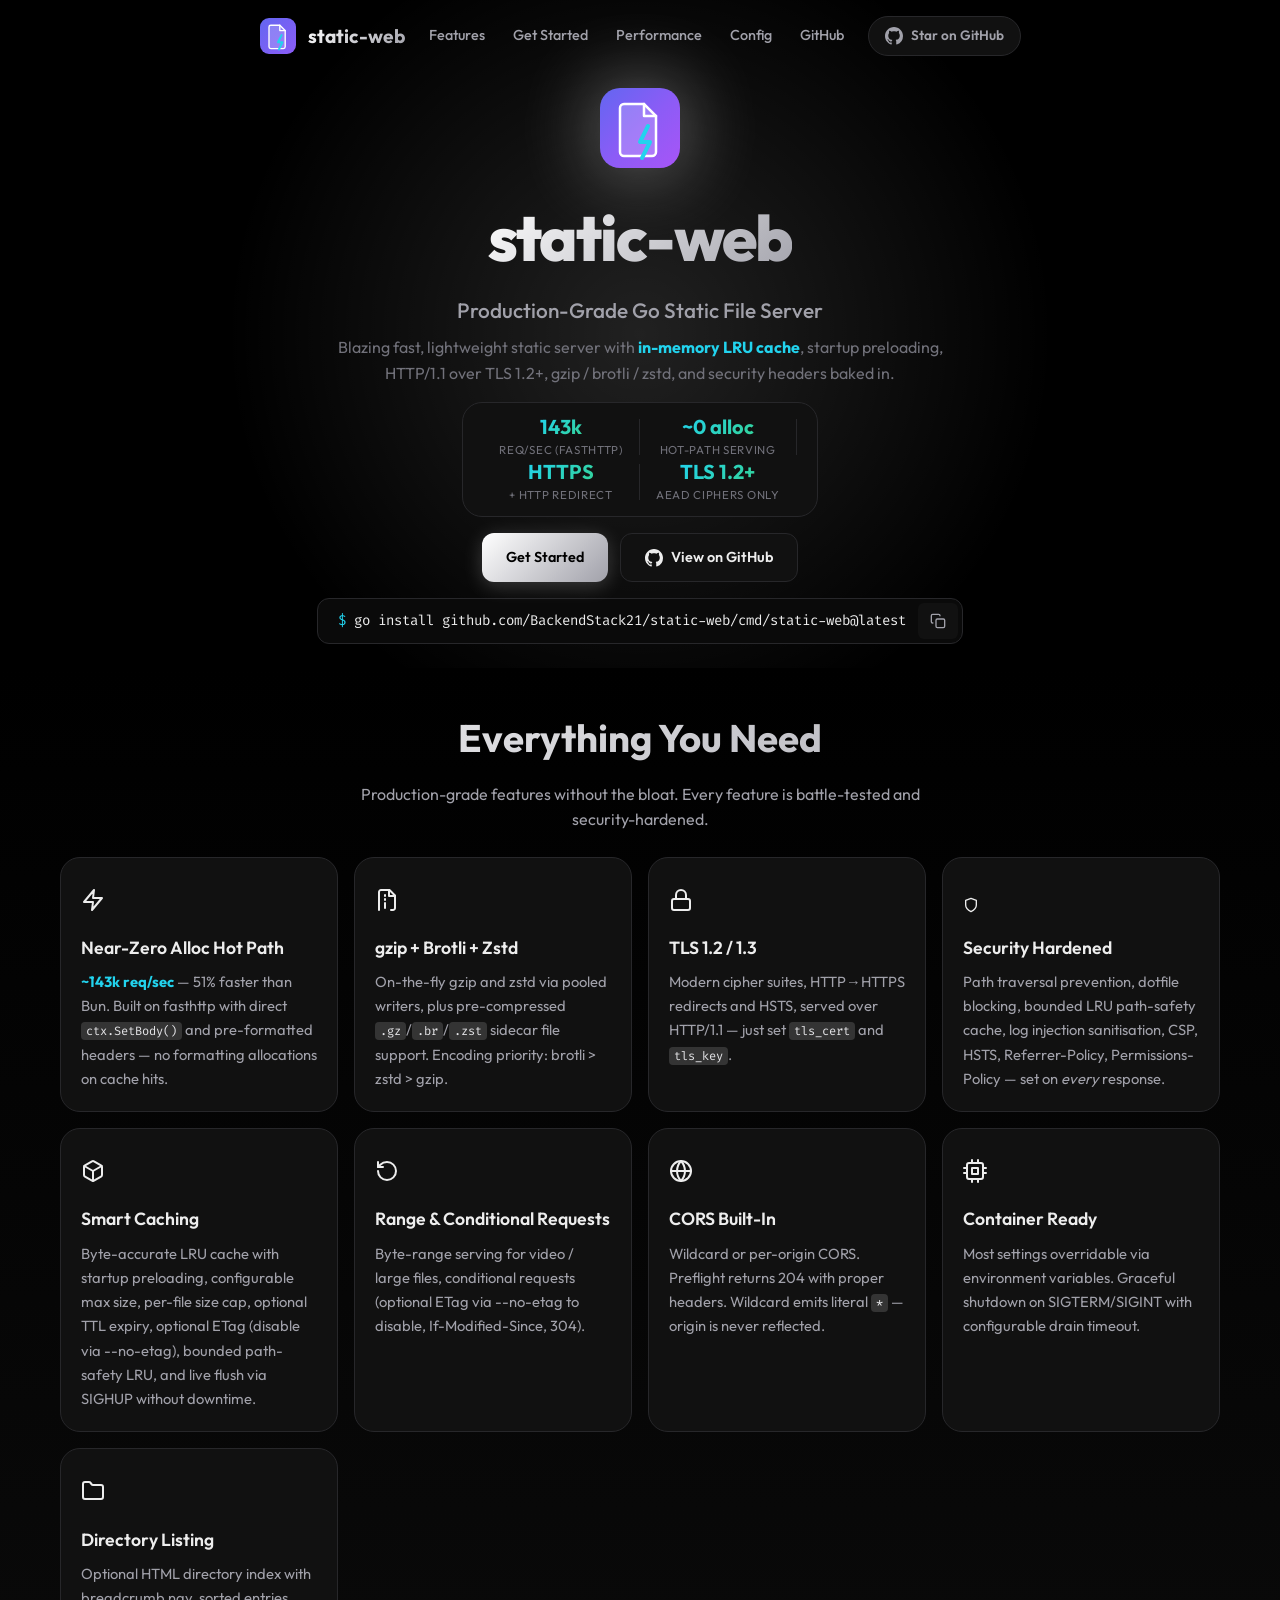
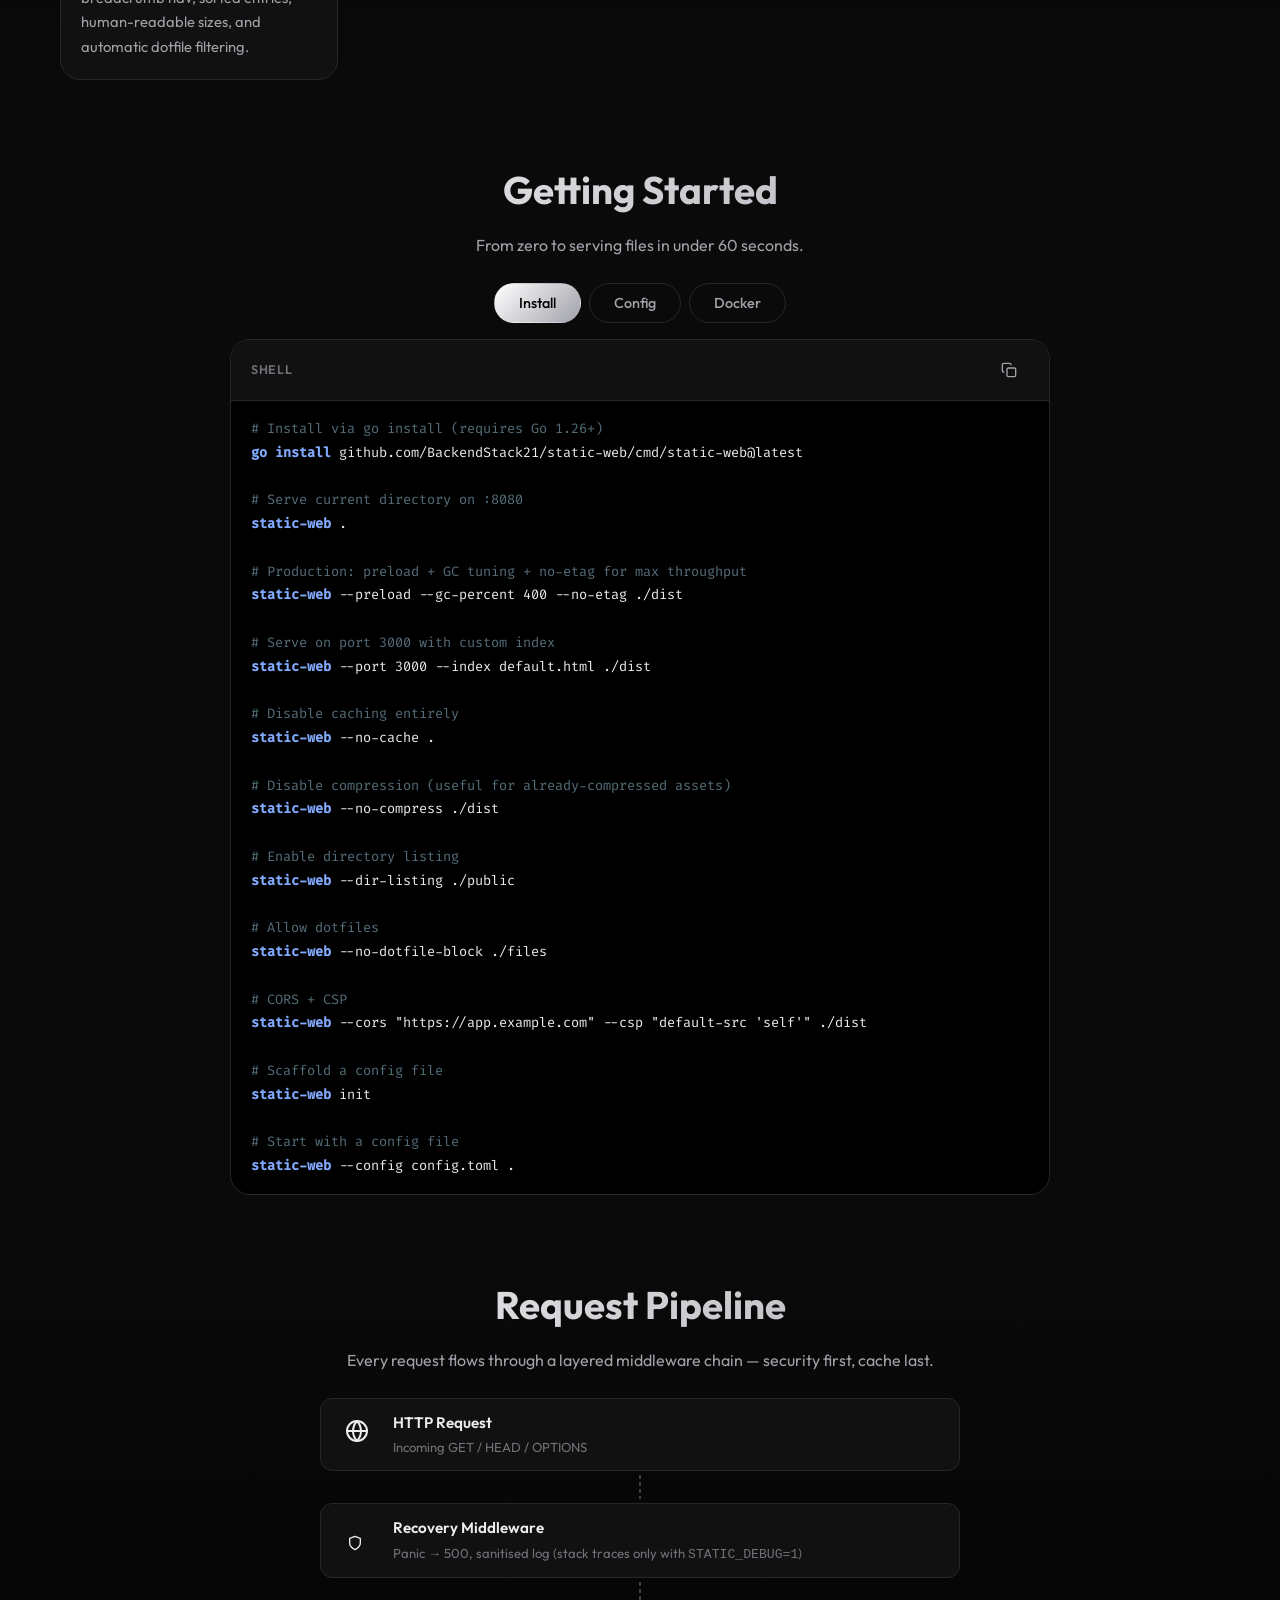
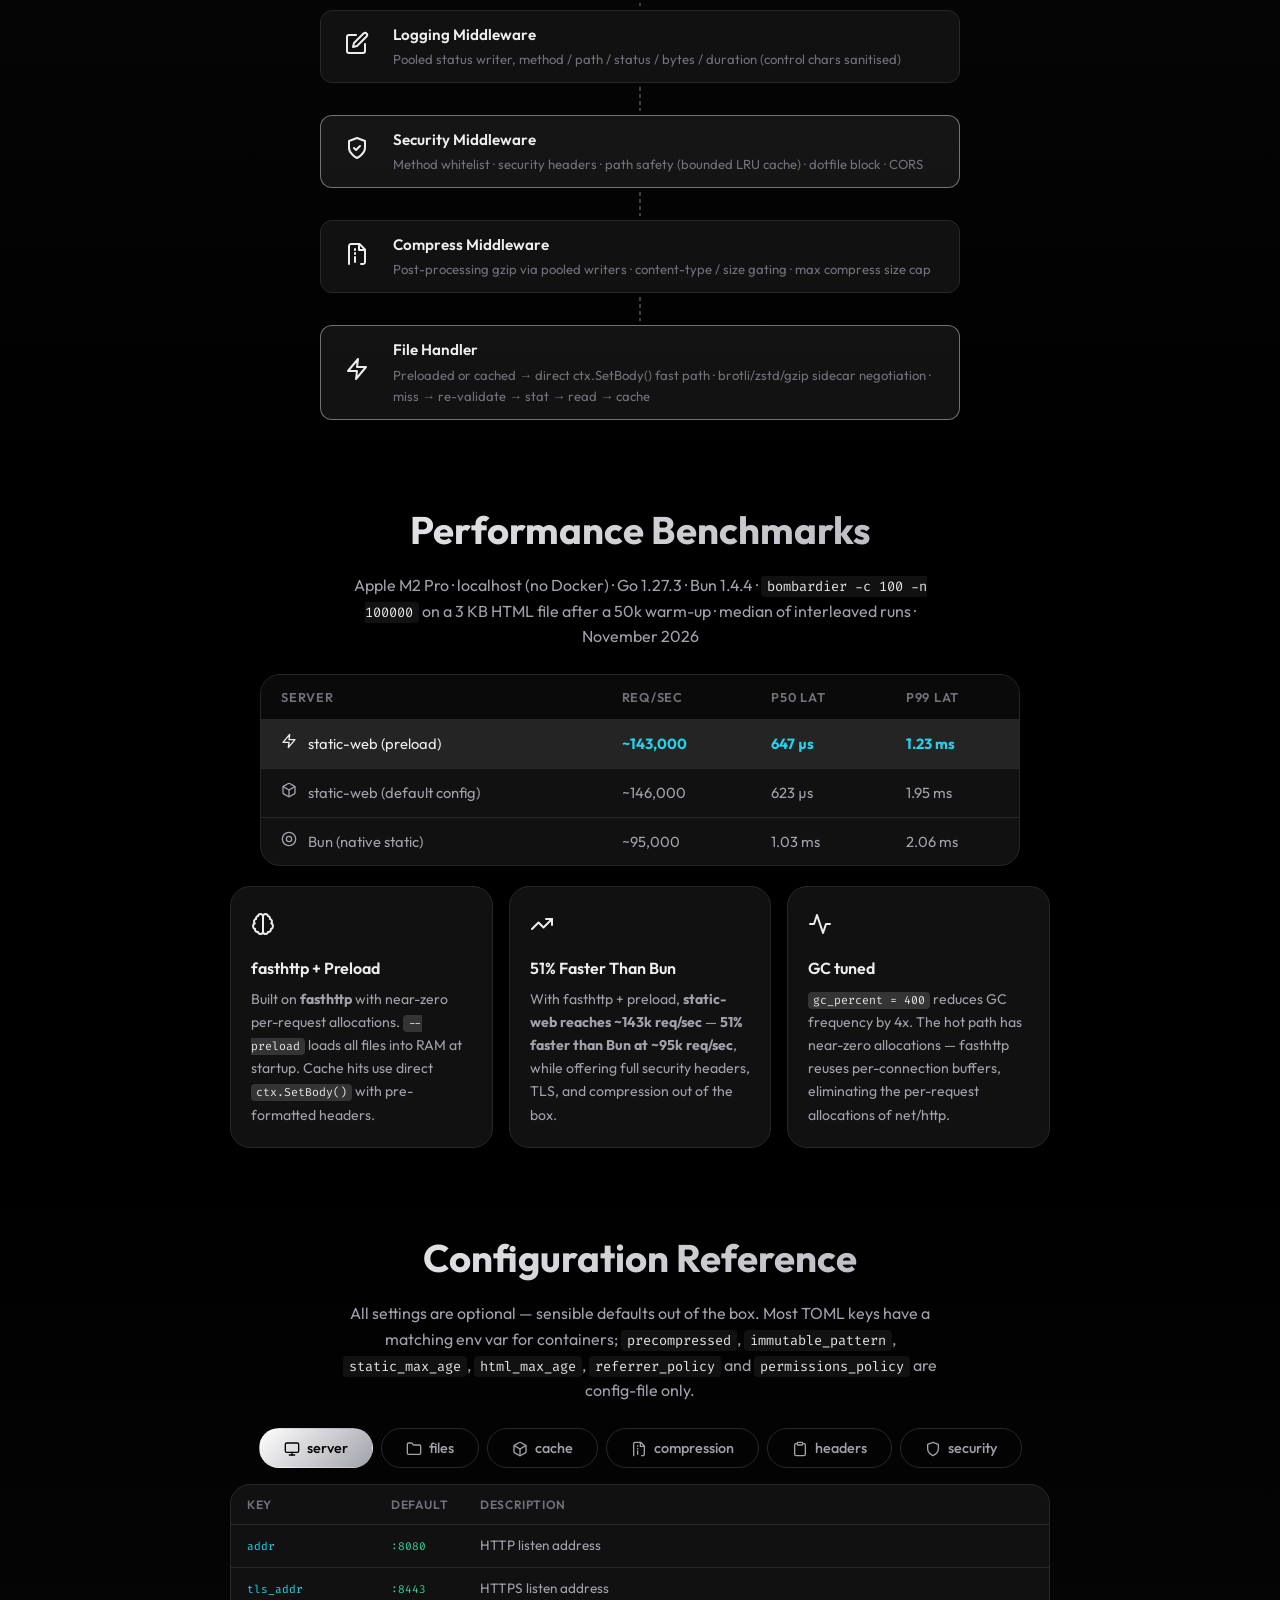
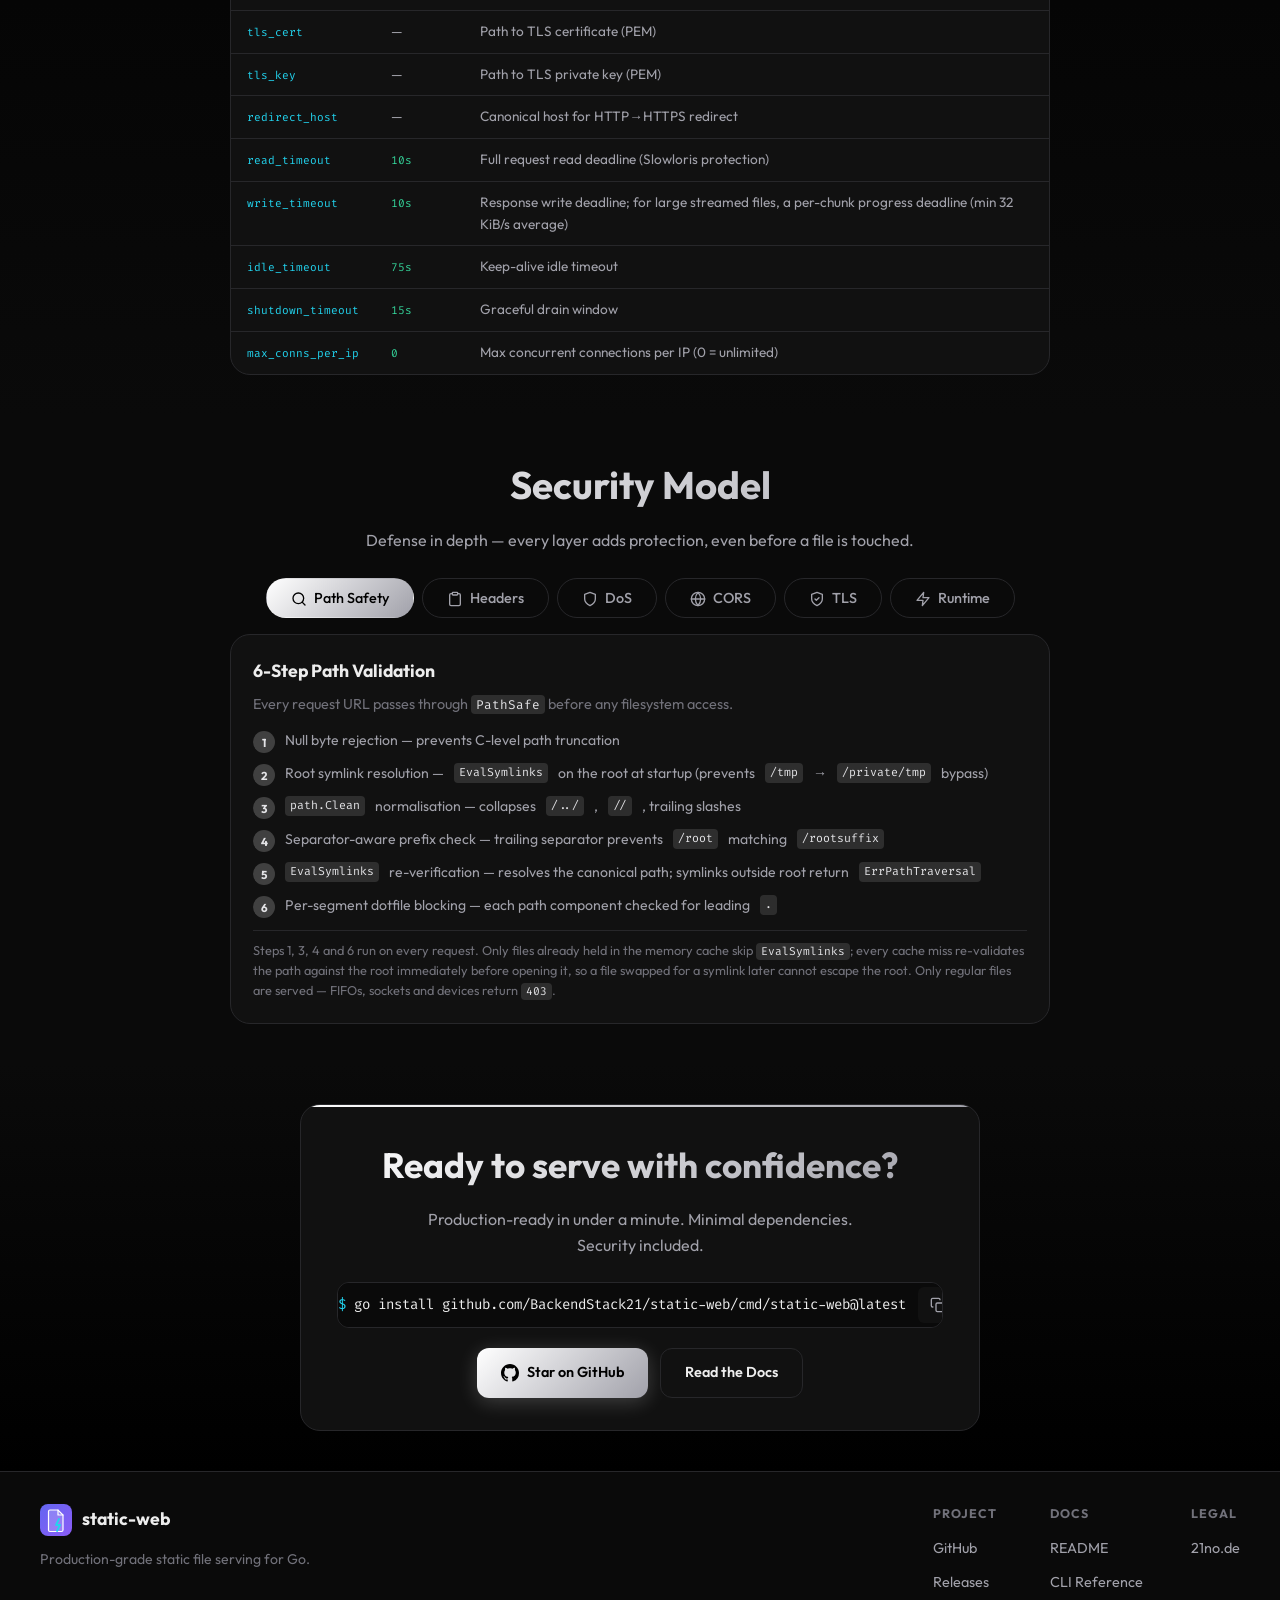
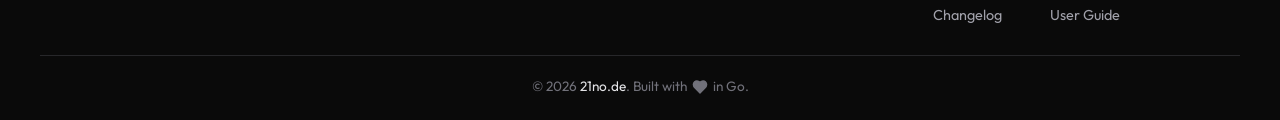
==== commit 3e4ab554: "docs: state what max_compress_size bounds and list .zst sidecars The limit applies to the compressio" ====
--- a/docs/index.html
+++ b/docs/index.html
@@ -926,7 +926,7 @@
                       <tr>
                         <td><code>enabled</code></td>
                         <td><code>true</code></td>
-                        <td>Enable on-the-fly gzip compression</td>
+                        <td>Enable compression (sidecars, cached gzip/zstd variants, on-the-fly gzip)</td>
                       </tr>
                       <tr>
                         <td><code>min_size</code></td>
@@ -941,12 +941,12 @@
                       <tr>
                         <td><code>precompressed</code></td>
                         <td><code>true</code></td>
-                        <td>Serve .gz/.br sidecar files when available</td>
+                        <td>Serve .gz/.br/.zst sidecar files when available</td>
                       </tr>
                       <tr>
                         <td><code>max_compress_size</code></td>
                         <td><code>10485760</code></td>
-                        <td>Max body size for on-the-fly gzip (bytes; default 10 MB)</td>
+                        <td>Max body size for on-the-fly gzip (bytes; default 10 MB); files cached in memory are compressed once when cached, whatever this limit says</td>
                       </tr>
                     </tbody>
                   </table>
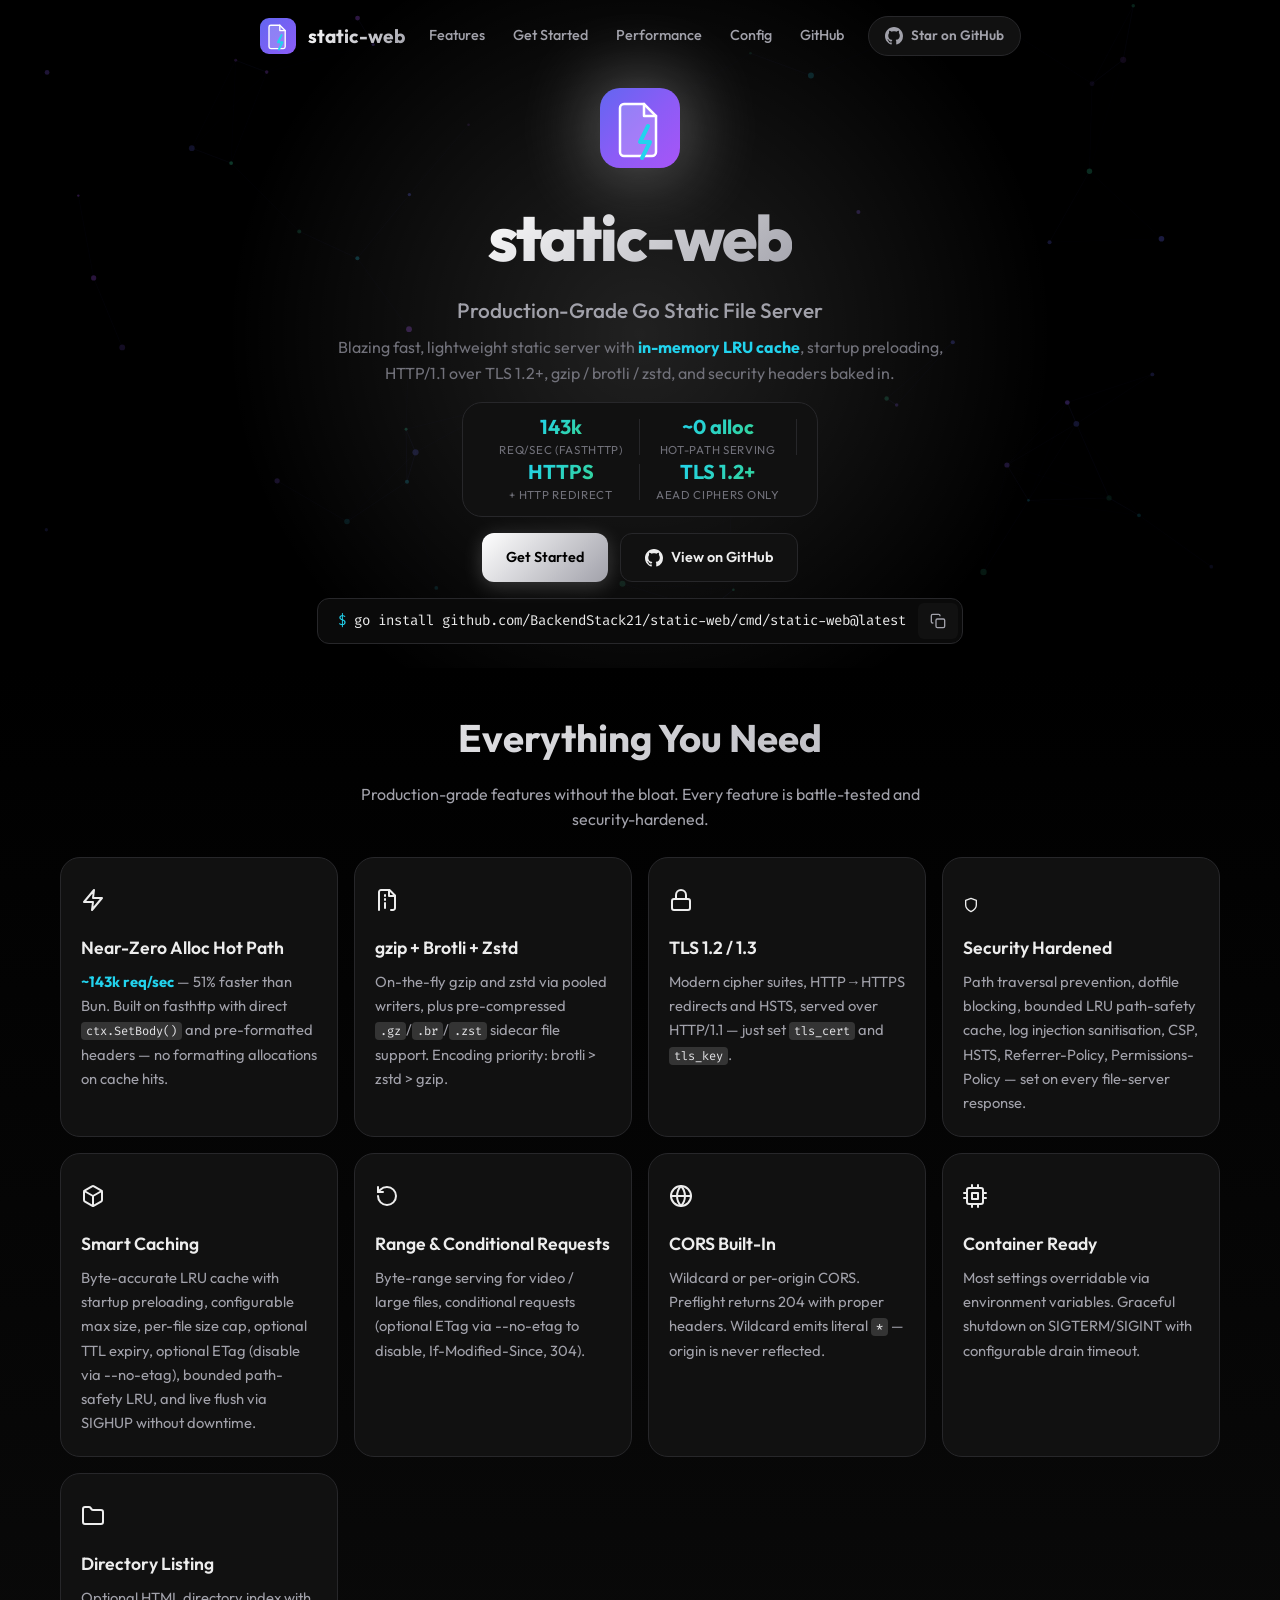
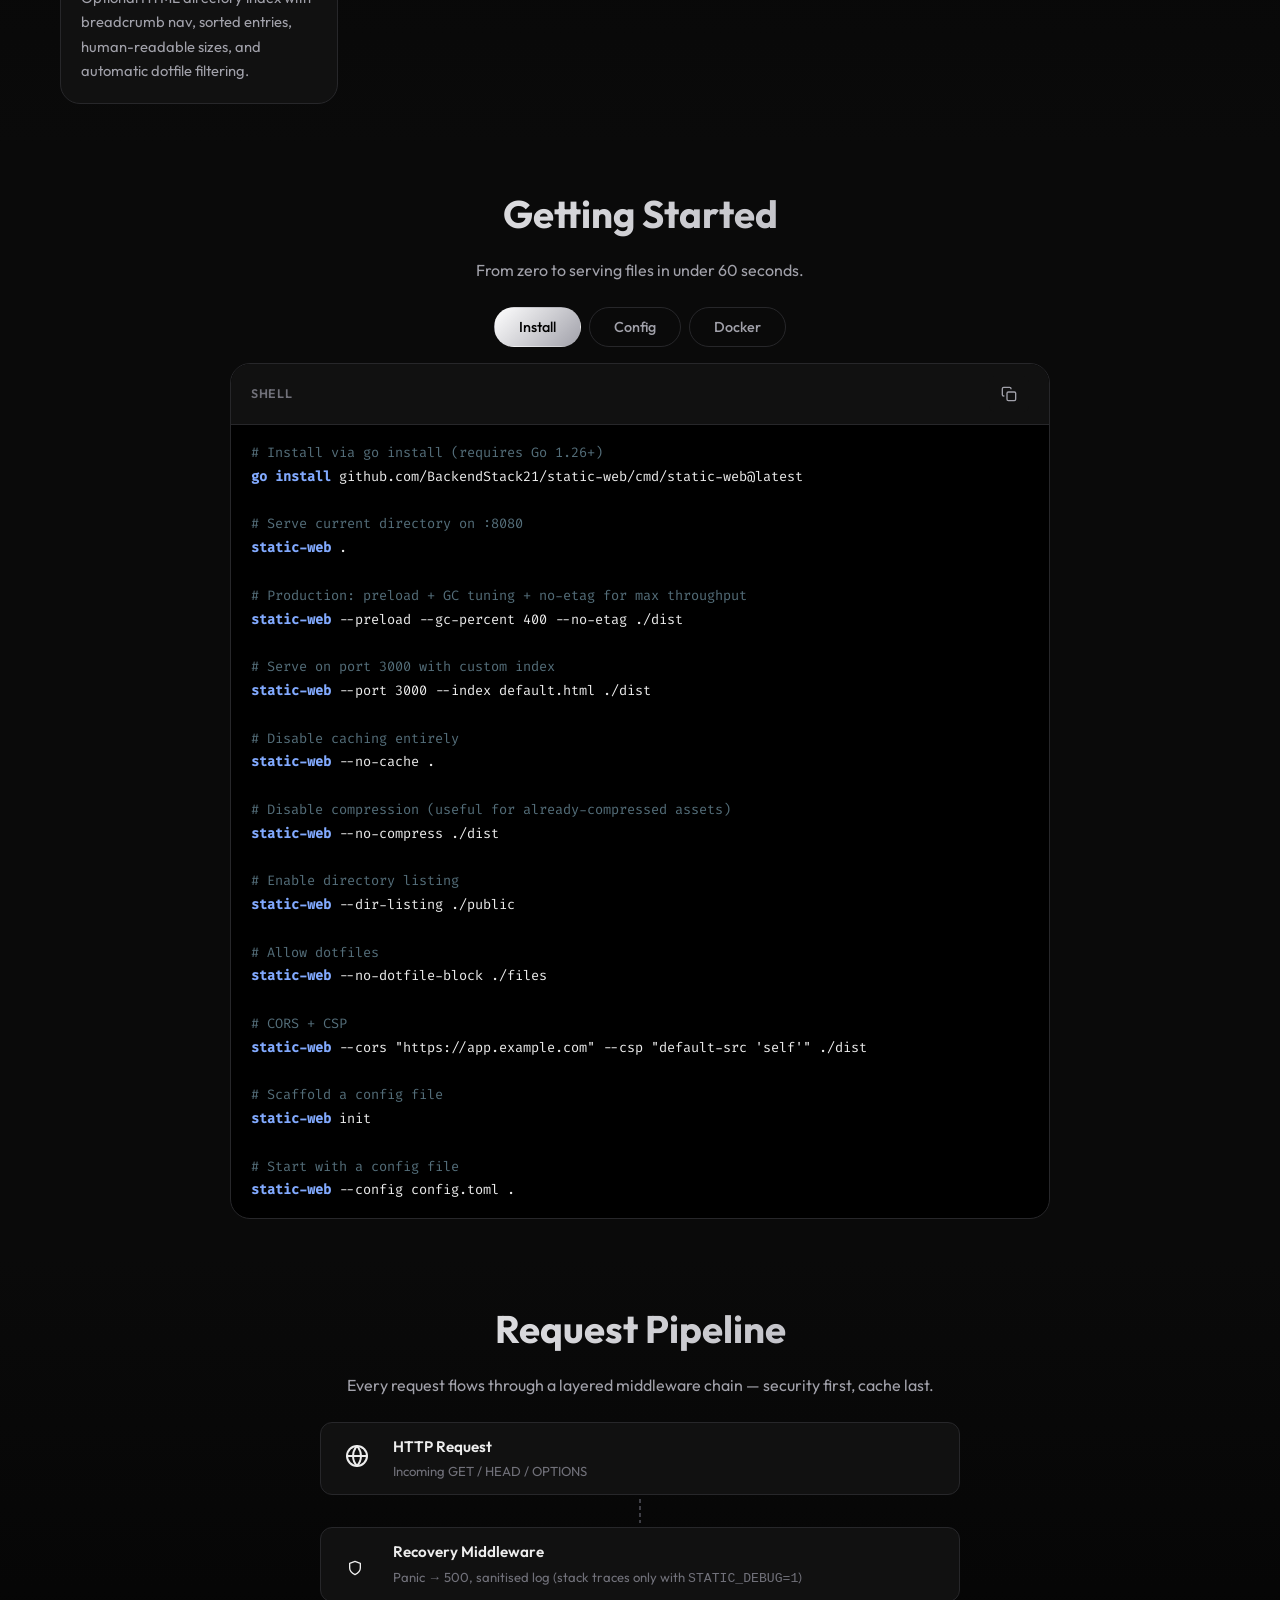
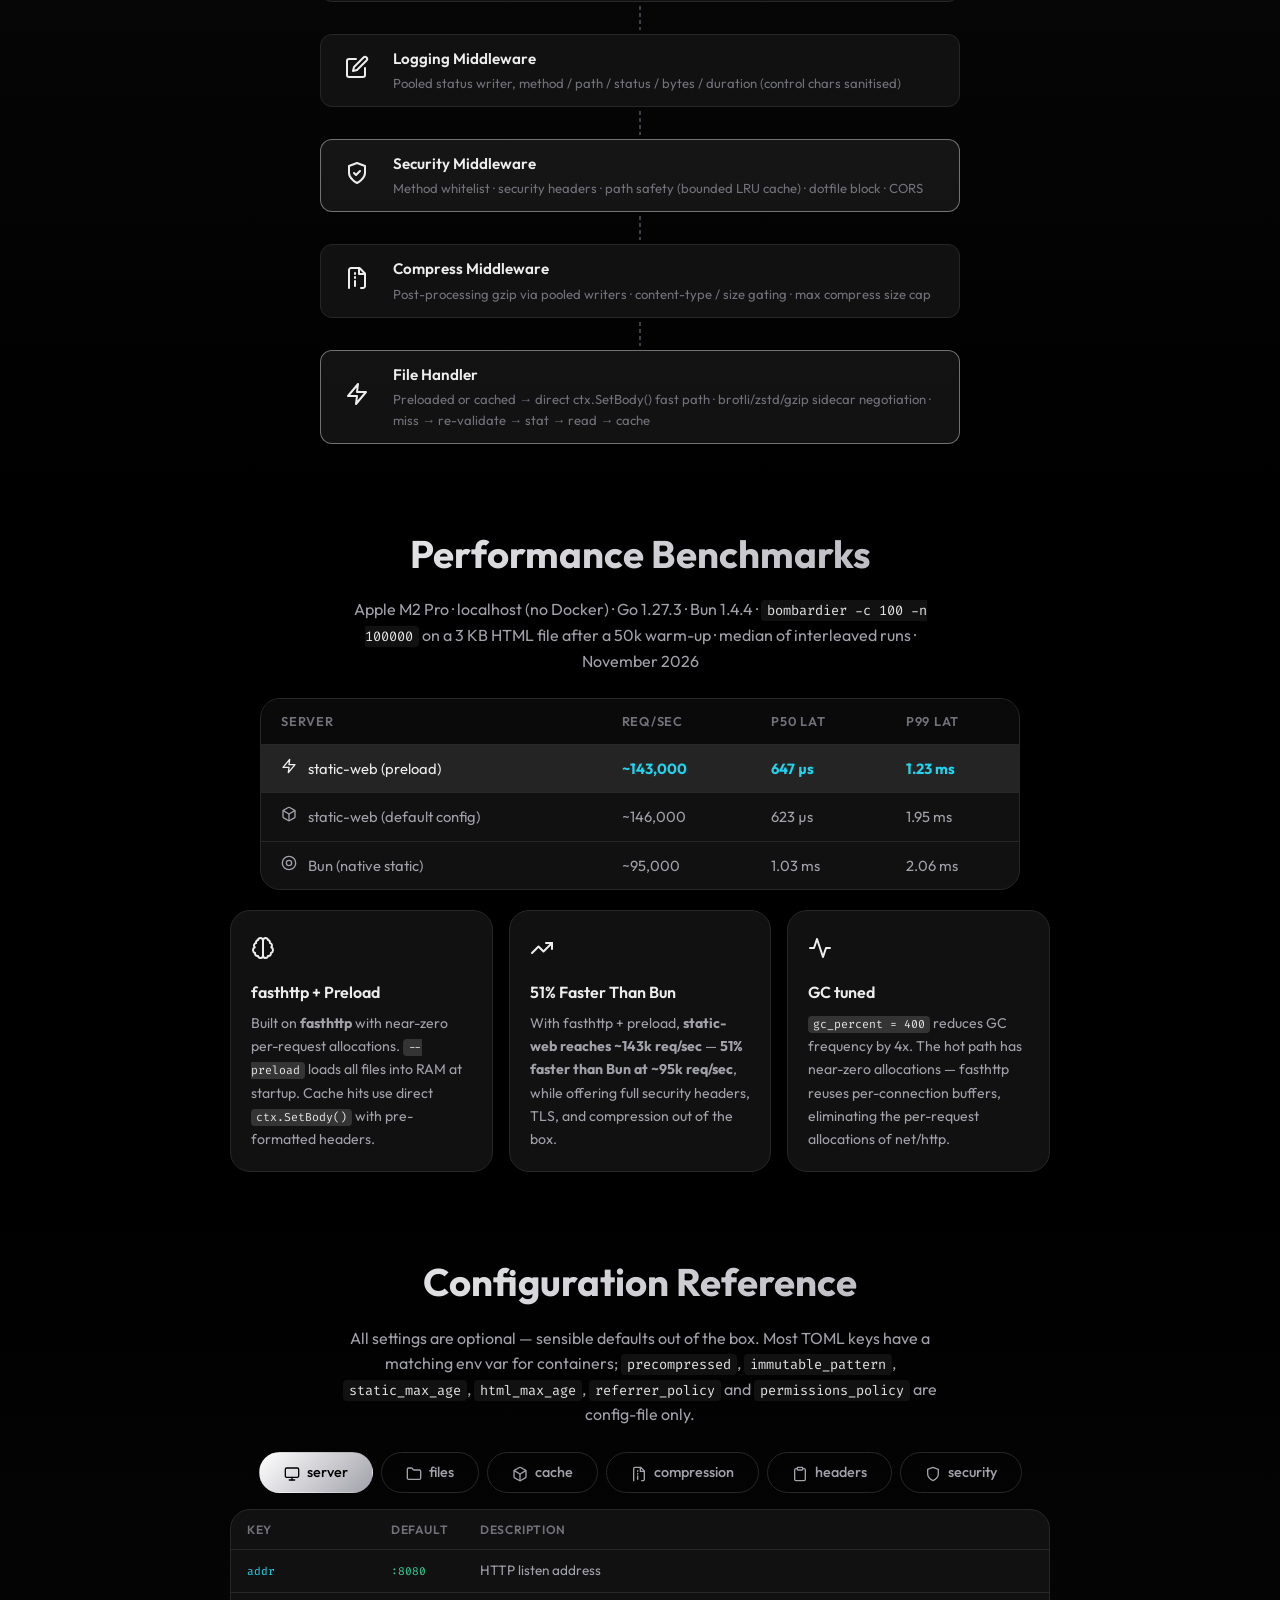
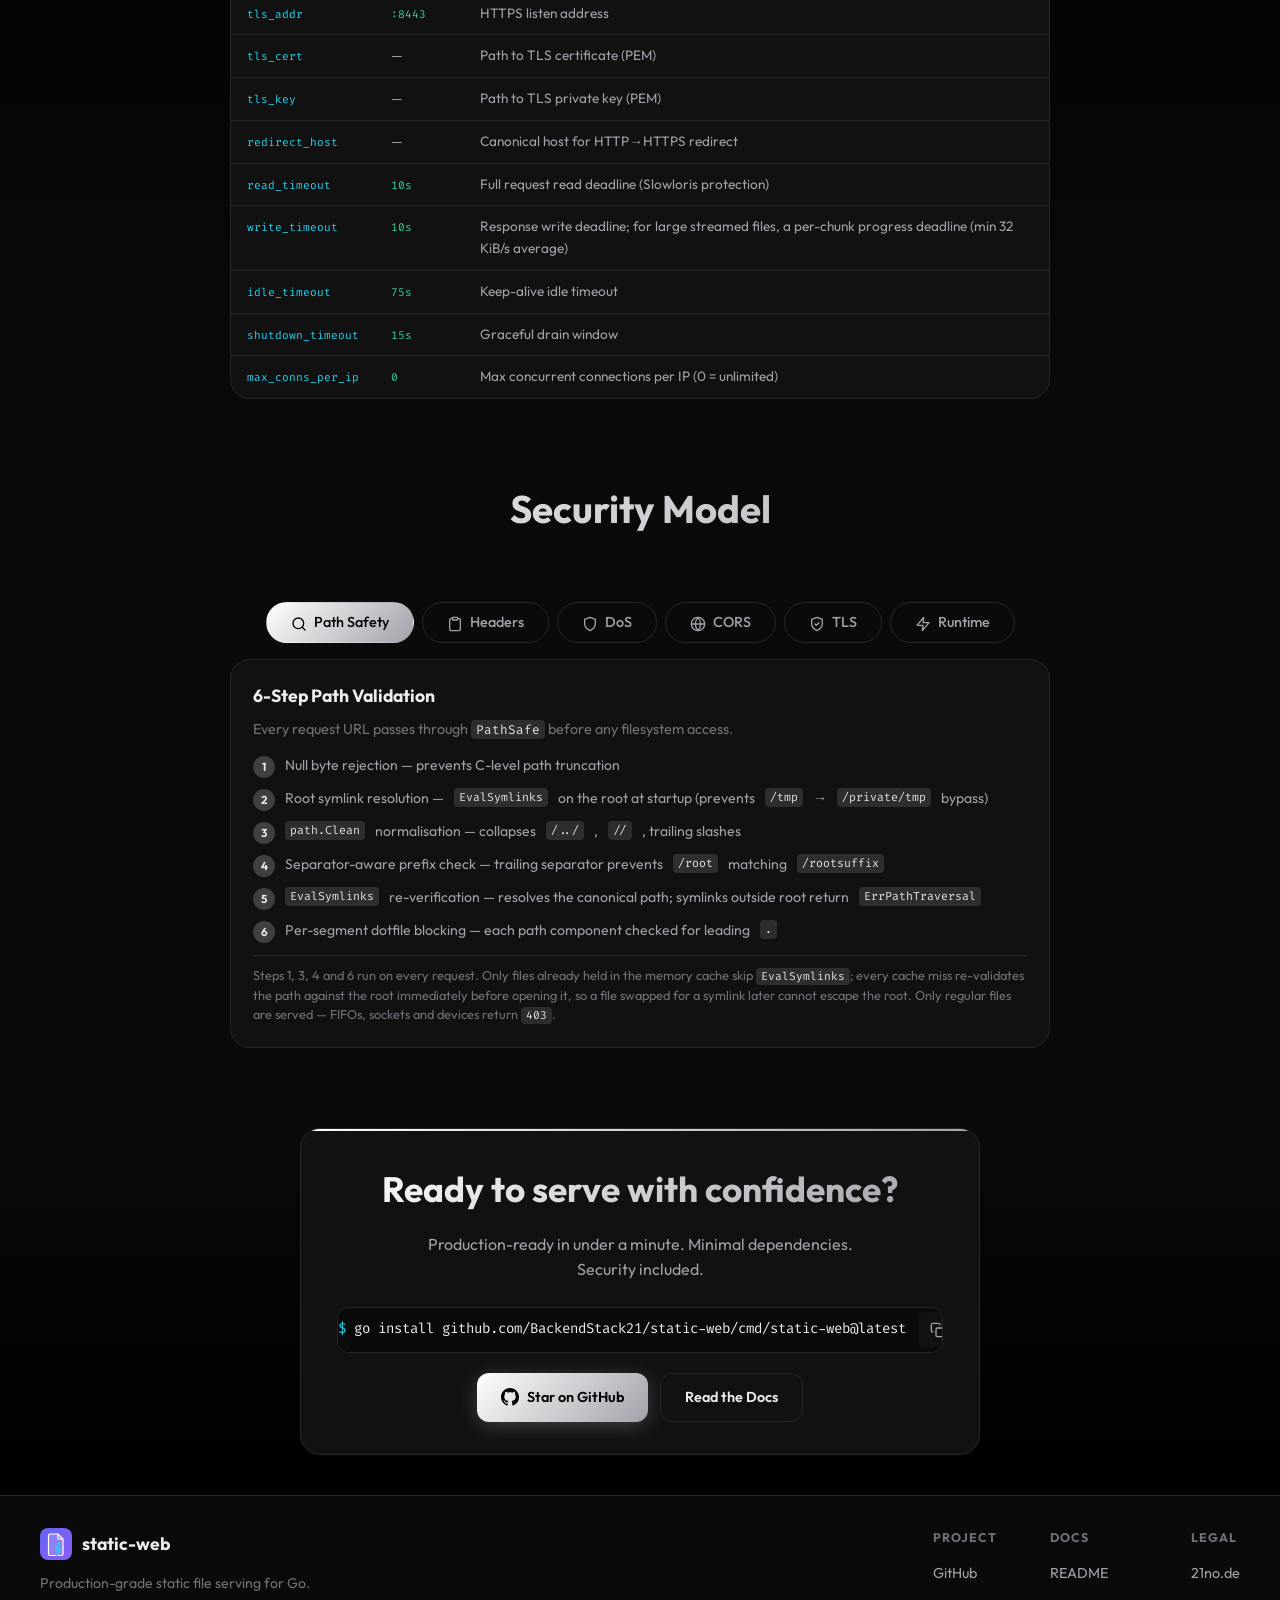
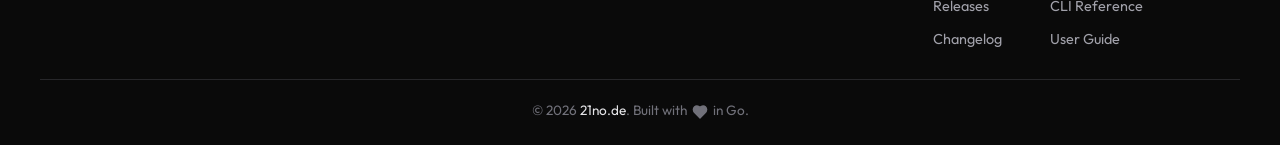
==== commit 554d37c7: "docs: say which responses carry the security headers The file-serving listener sets them on every re" ====
--- a/docs/index.html
+++ b/docs/index.html
@@ -320,7 +320,7 @@
               <h3>Security Hardened</h3>
               <p>
                 Path traversal prevention, dotfile blocking, bounded LRU path-safety cache, log injection sanitisation, CSP, HSTS, Referrer-Policy, Permissions-Policy — set on
-                <em>every</em> response.
+                every file-server response.
               </p>
             </div>
             <div class="feature-card">
@@ -1143,7 +1143,7 @@
             <div class="tab-content" id="sec-panel-headers" role="tabpanel" aria-labelledby="sec-tab-headers" hidden>
               <div class="security-panel">
                 <h3>Default HTTP Headers</h3>
-                <p class="security-panel-lead">Set on <em>every</em> response — including 4xx/5xx errors and fasthttp's own 400/408/431.</p>
+                <p class="security-panel-lead">Set on every response of the file-serving listener — including its 4xx/5xx errors and fasthttp's own 400/408/431. Not set on the HTTP→HTTPS redirect listener's 301/400 or on fasthttp's per-IP-limit 429.</p>
                 <div class="header-list">
                   <div class="header-item"><code>X-Content-Type-Options</code><span>nosniff</span></div>
                   <div class="header-item"><code>X-Frame-Options</code><span>SAMEORIGIN</span></div>
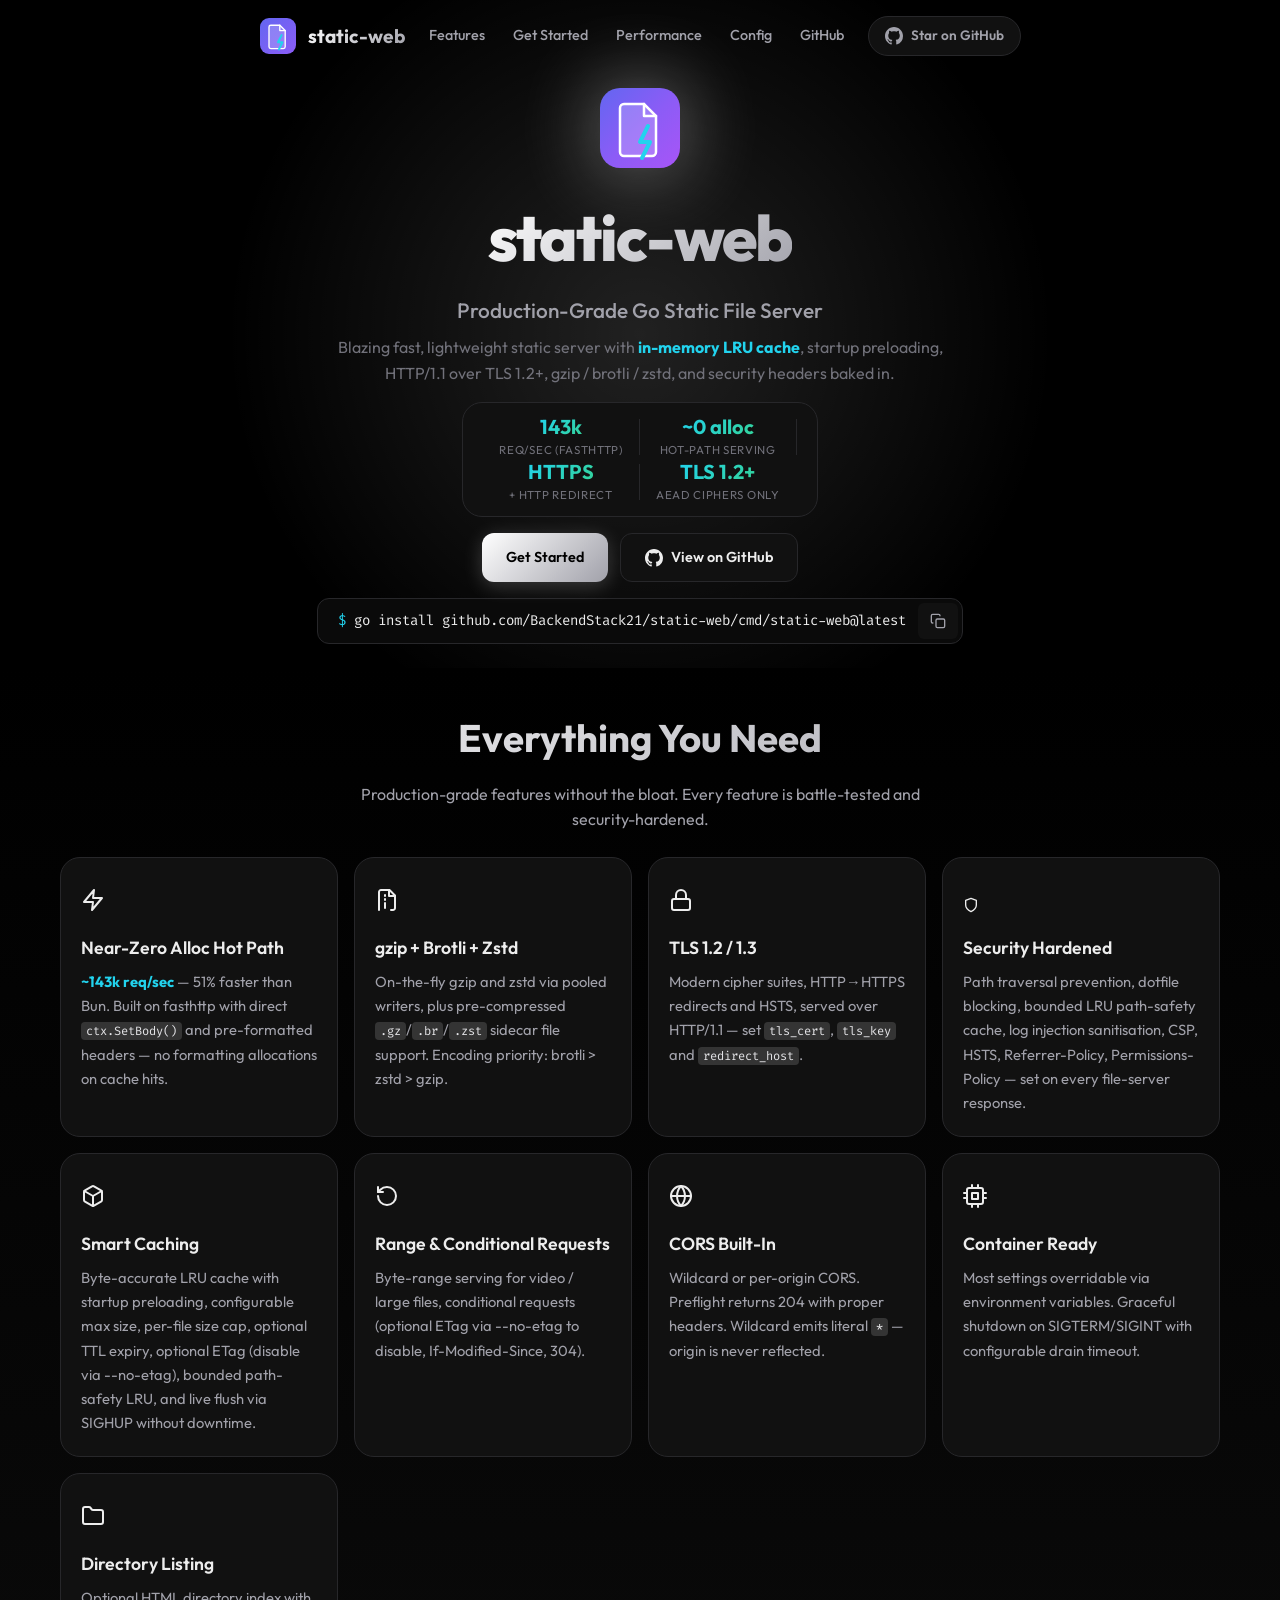
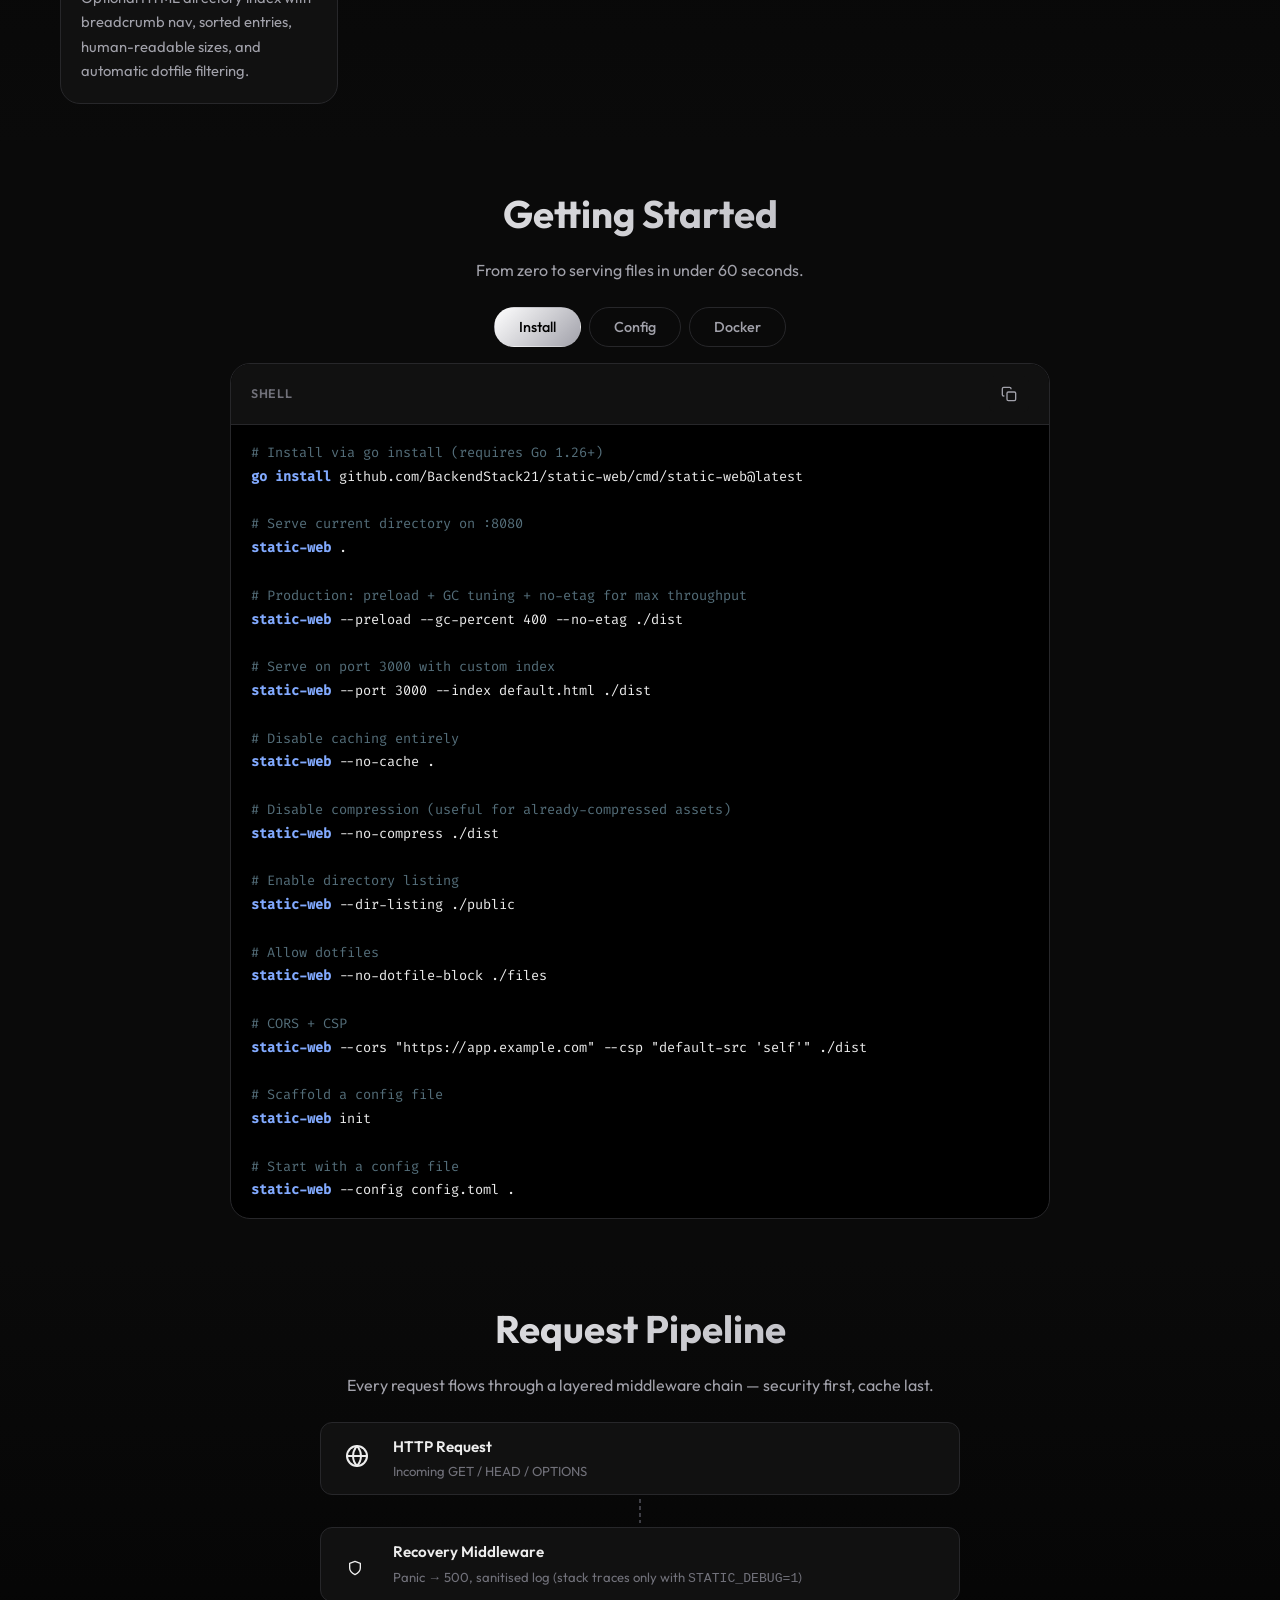
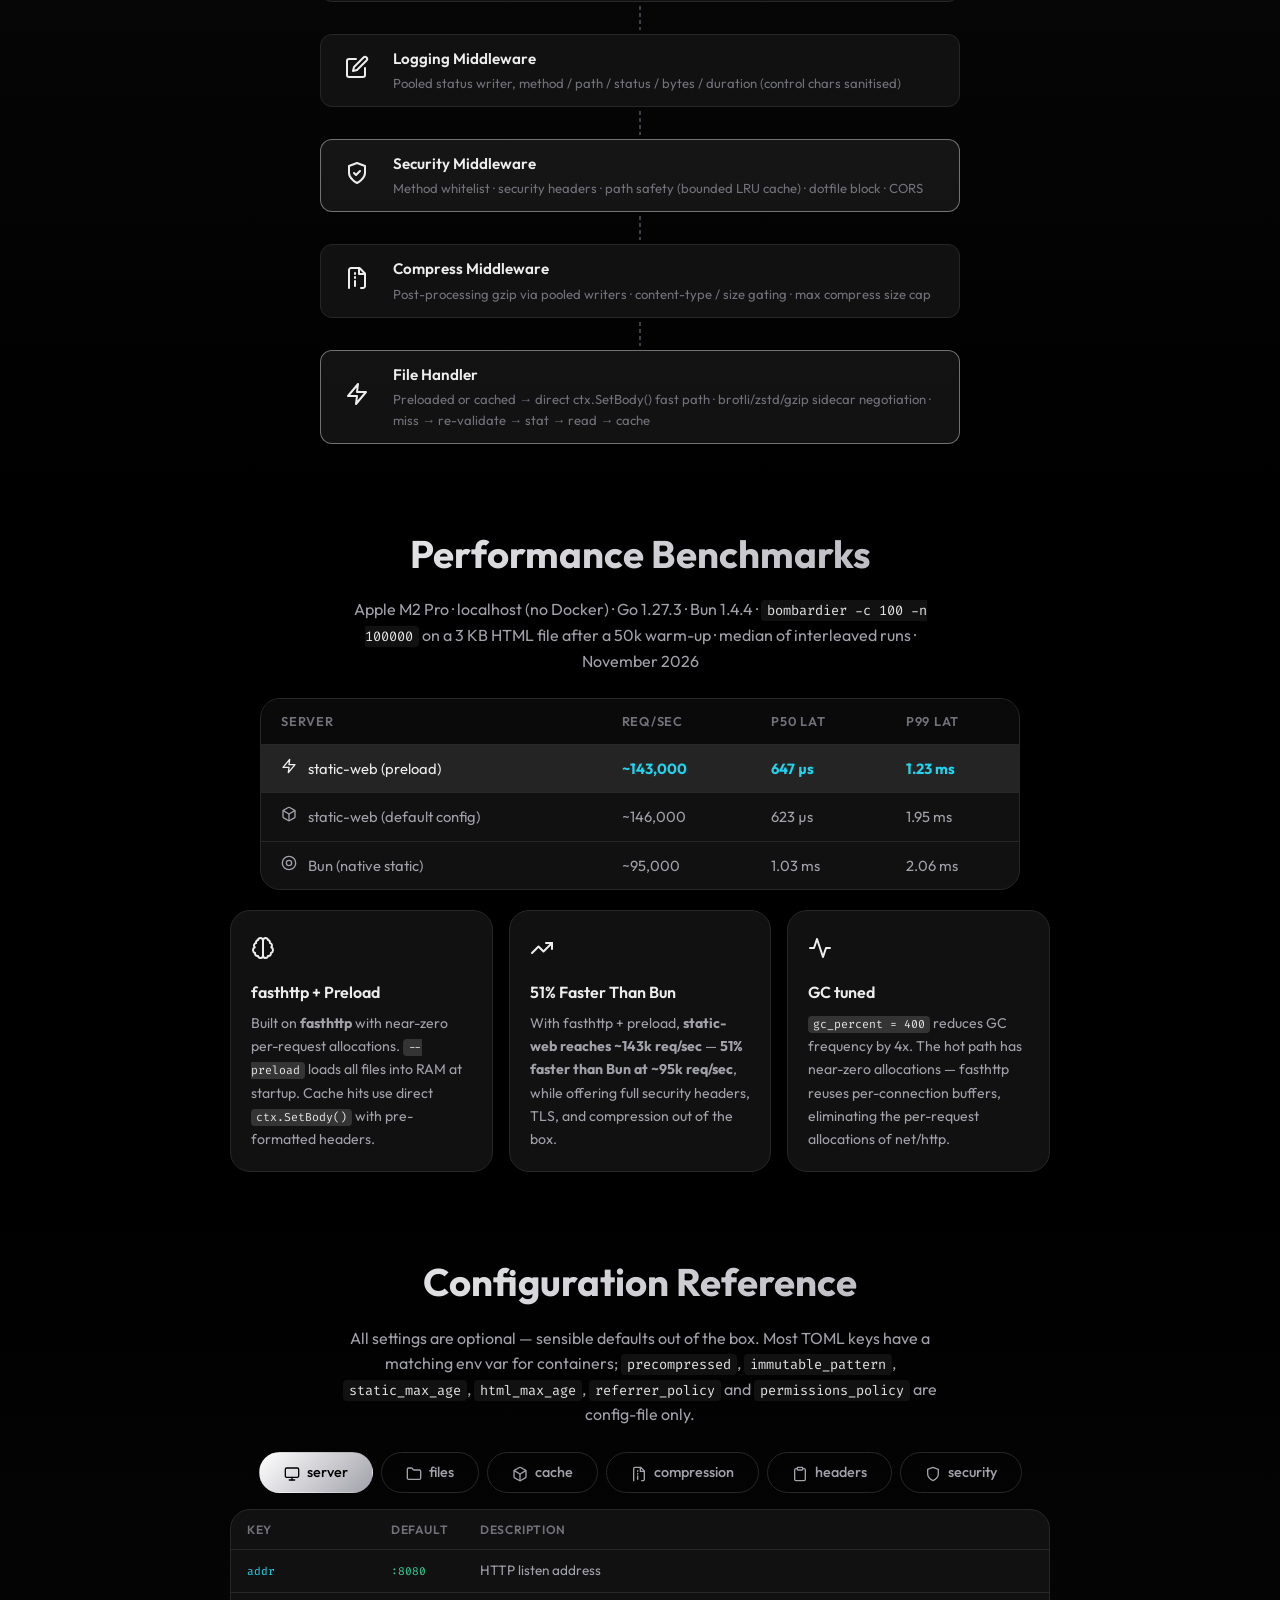
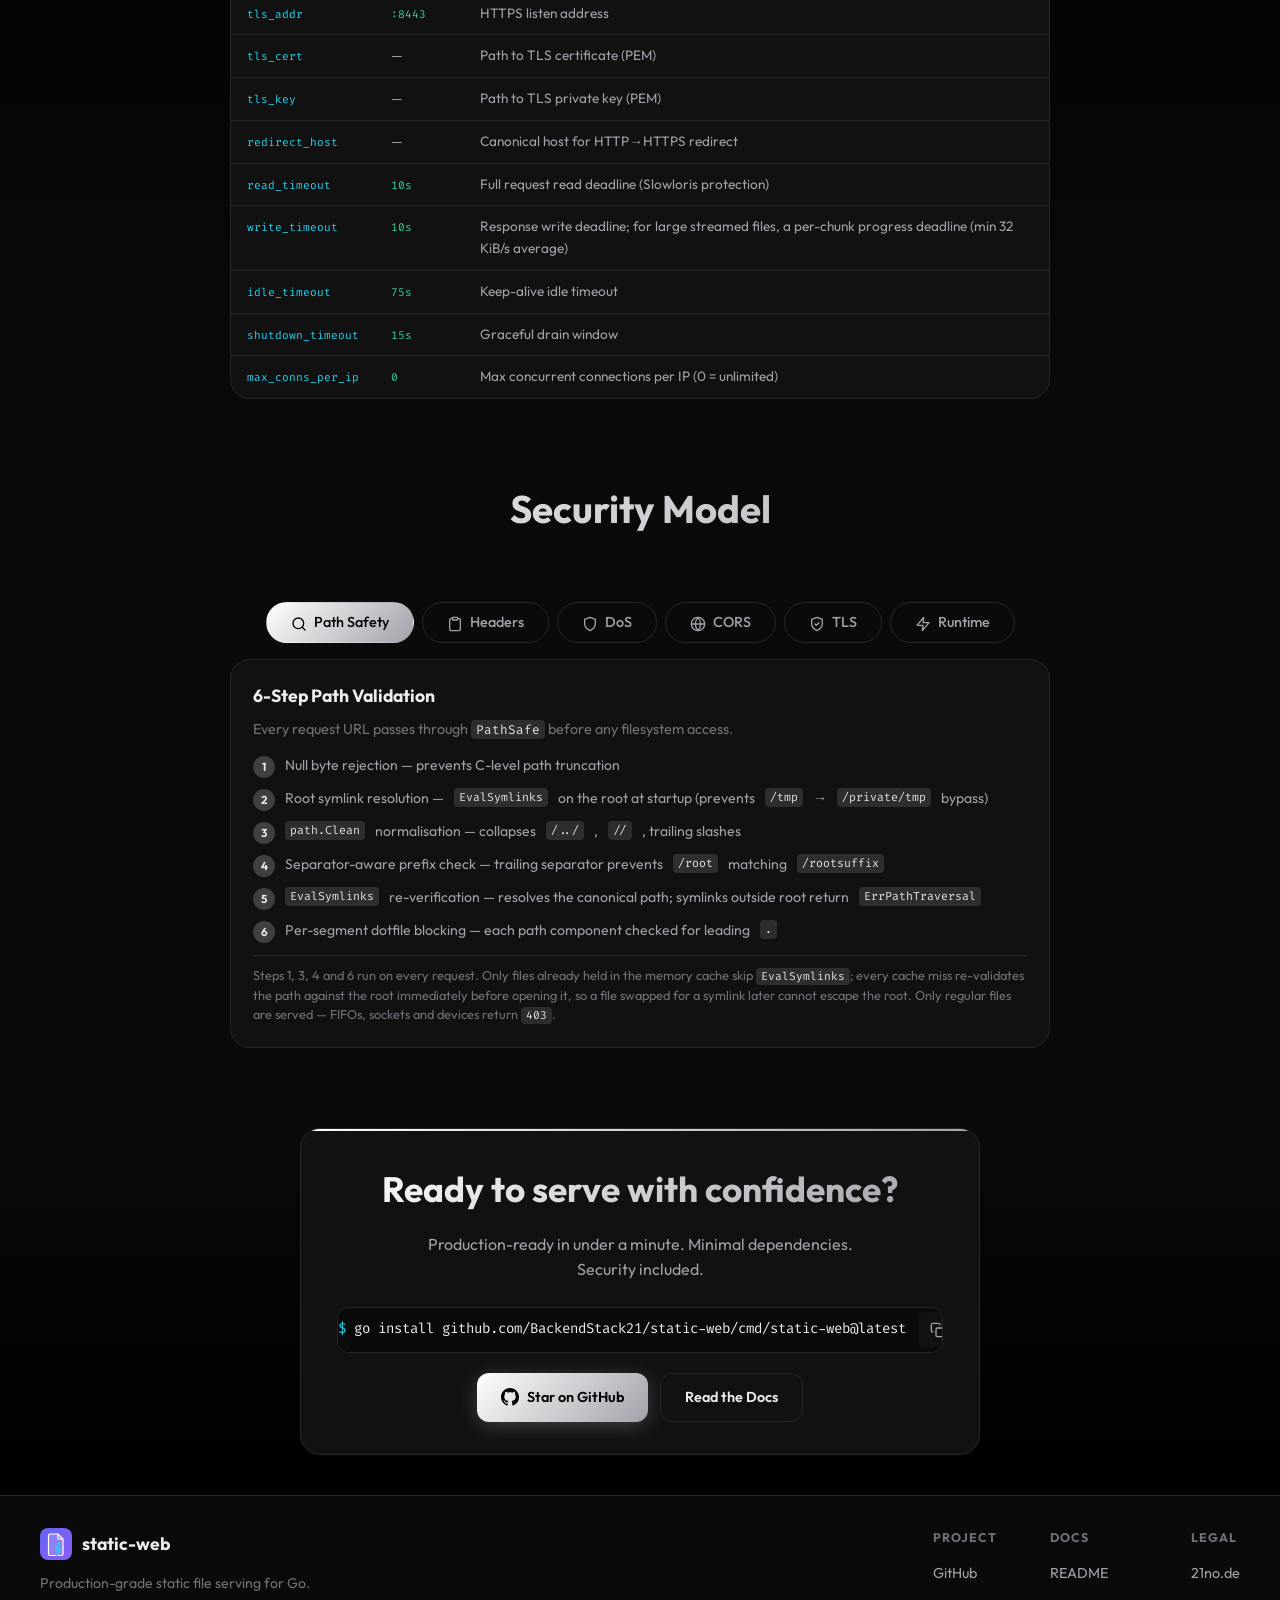
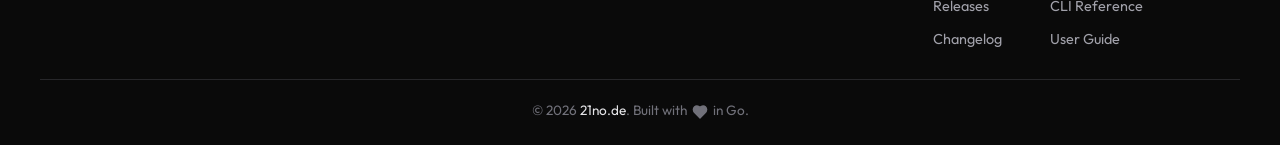
==== commit 1e184dda: "docs: set redirect_host in every TLS example With TLS on and tls_addr listening on all interfaces, t" ====
--- a/docs/index.html
+++ b/docs/index.html
@@ -311,8 +311,8 @@
               <div class="feature-icon"><svg xmlns="http://www.w3.org/2000/svg" width="24" height="24" viewBox="0 0 24 24" fill="none" stroke="currentColor" stroke-width="2" stroke-linecap="round" stroke-linejoin="round"><rect width="18" height="11" x="3" y="11" rx="2" ry="2"/><path d="M7 11V7a5 5 0 0 1 10 0v4"/></svg></div>
               <h3>TLS 1.2 / 1.3</h3>
               <p>
-                Modern cipher suites, HTTP→HTTPS redirects and HSTS, served over HTTP/1.1 — just set
-                <code>tls_cert</code> and <code>tls_key</code>.
+                Modern cipher suites, HTTP→HTTPS redirects and HSTS, served over HTTP/1.1 — set
+                <code>tls_cert</code>, <code>tls_key</code> and <code>redirect_host</code>.
               </p>
             </div>
             <div class="feature-card">
@@ -453,6 +453,7 @@
 <span class="toml-section">[server]</span>
 <span class="toml-key">addr</span>     = <span class="string">":80"</span>
 <span class="toml-key">tls_addr</span> = <span class="string">":443"</span>
+<span class="toml-key">redirect_host</span> = <span class="string">"static.example.com"</span>
 <span class="toml-key">tls_cert</span> = <span class="string">"/etc/ssl/certs/server.pem"</span>
 <span class="toml-key">tls_key</span>  = <span class="string">"/etc/ssl/private/server.key"</span>
 
@@ -1213,13 +1214,13 @@
             <div class="tab-content" id="sec-panel-tls" role="tabpanel" aria-labelledby="sec-tab-tls" hidden>
               <div class="security-panel">
                 <h3>TLS Hardening</h3>
-                <p class="security-panel-lead">Modern ciphers, Go-managed cipher ordering, automatic HTTPS redirect.</p>
+                <p class="security-panel-lead">Modern ciphers, Go-managed cipher ordering, HTTP&#8594;HTTPS redirect.</p>
                 <div class="header-list">
                   <div class="header-item"><code>Min version</code><span>TLS 1.2</span></div>
                   <div class="header-item"><code>Curves</code><span>X25519, P-256</span></div>
                   <div class="header-item"><code>Cipher suites</code><span>ECDHE + AEAD only</span></div>
                   <div class="header-item"><code>Cipher ordering</code><span>Go runtime managed</span></div>
-                  <div class="header-item"><code>HTTP &#8594; HTTPS</code><span>Auto 301 redirect</span></div>
+                  <div class="header-item"><code>HTTP &#8594; HTTPS</code><span>301 redirect (set <code>redirect_host</code> when <code>tls_addr</code> has no host; otherwise 400)</span></div>
                   <div class="header-item"><code>Server banner</code><span>Not sent (no <code>Server</code> header)</span></div>
                   <div class="header-item"><code>HSTS subdomains</code><span>Optional opt-in</span></div>
                 </div>
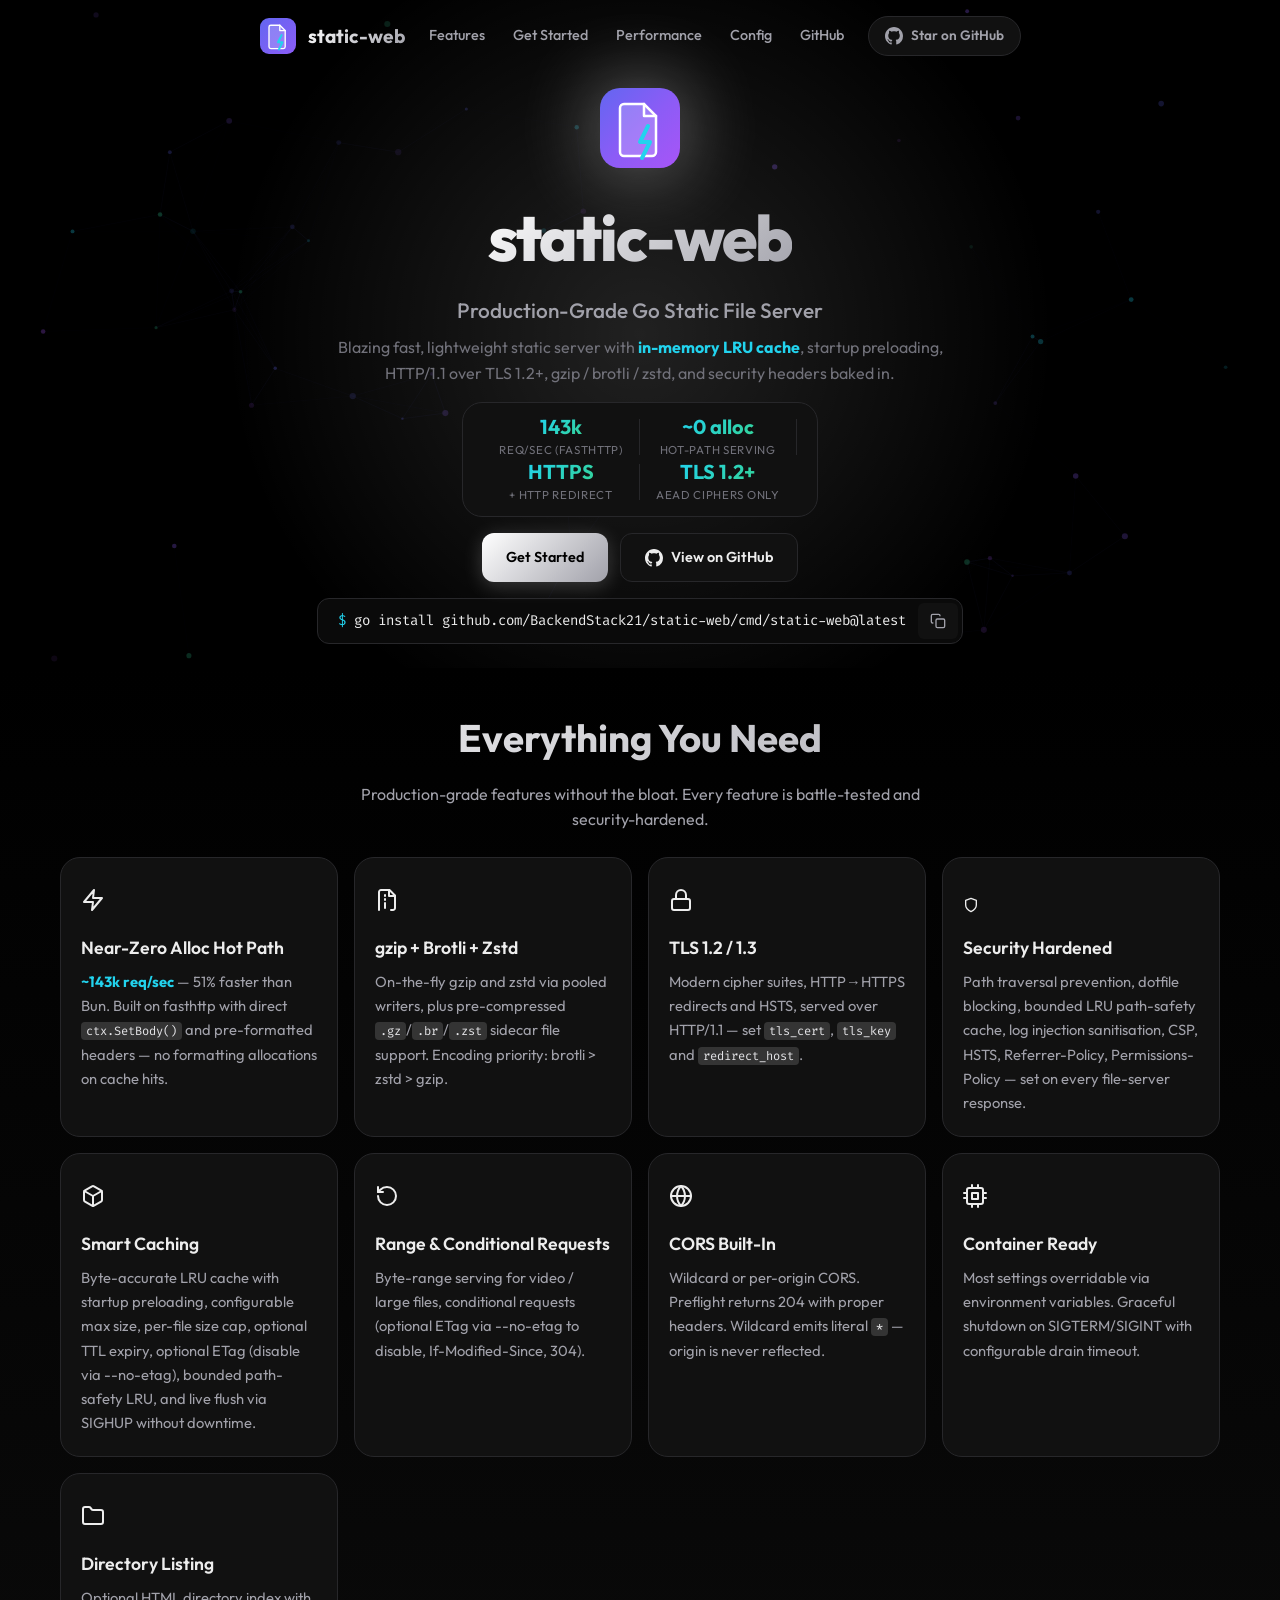
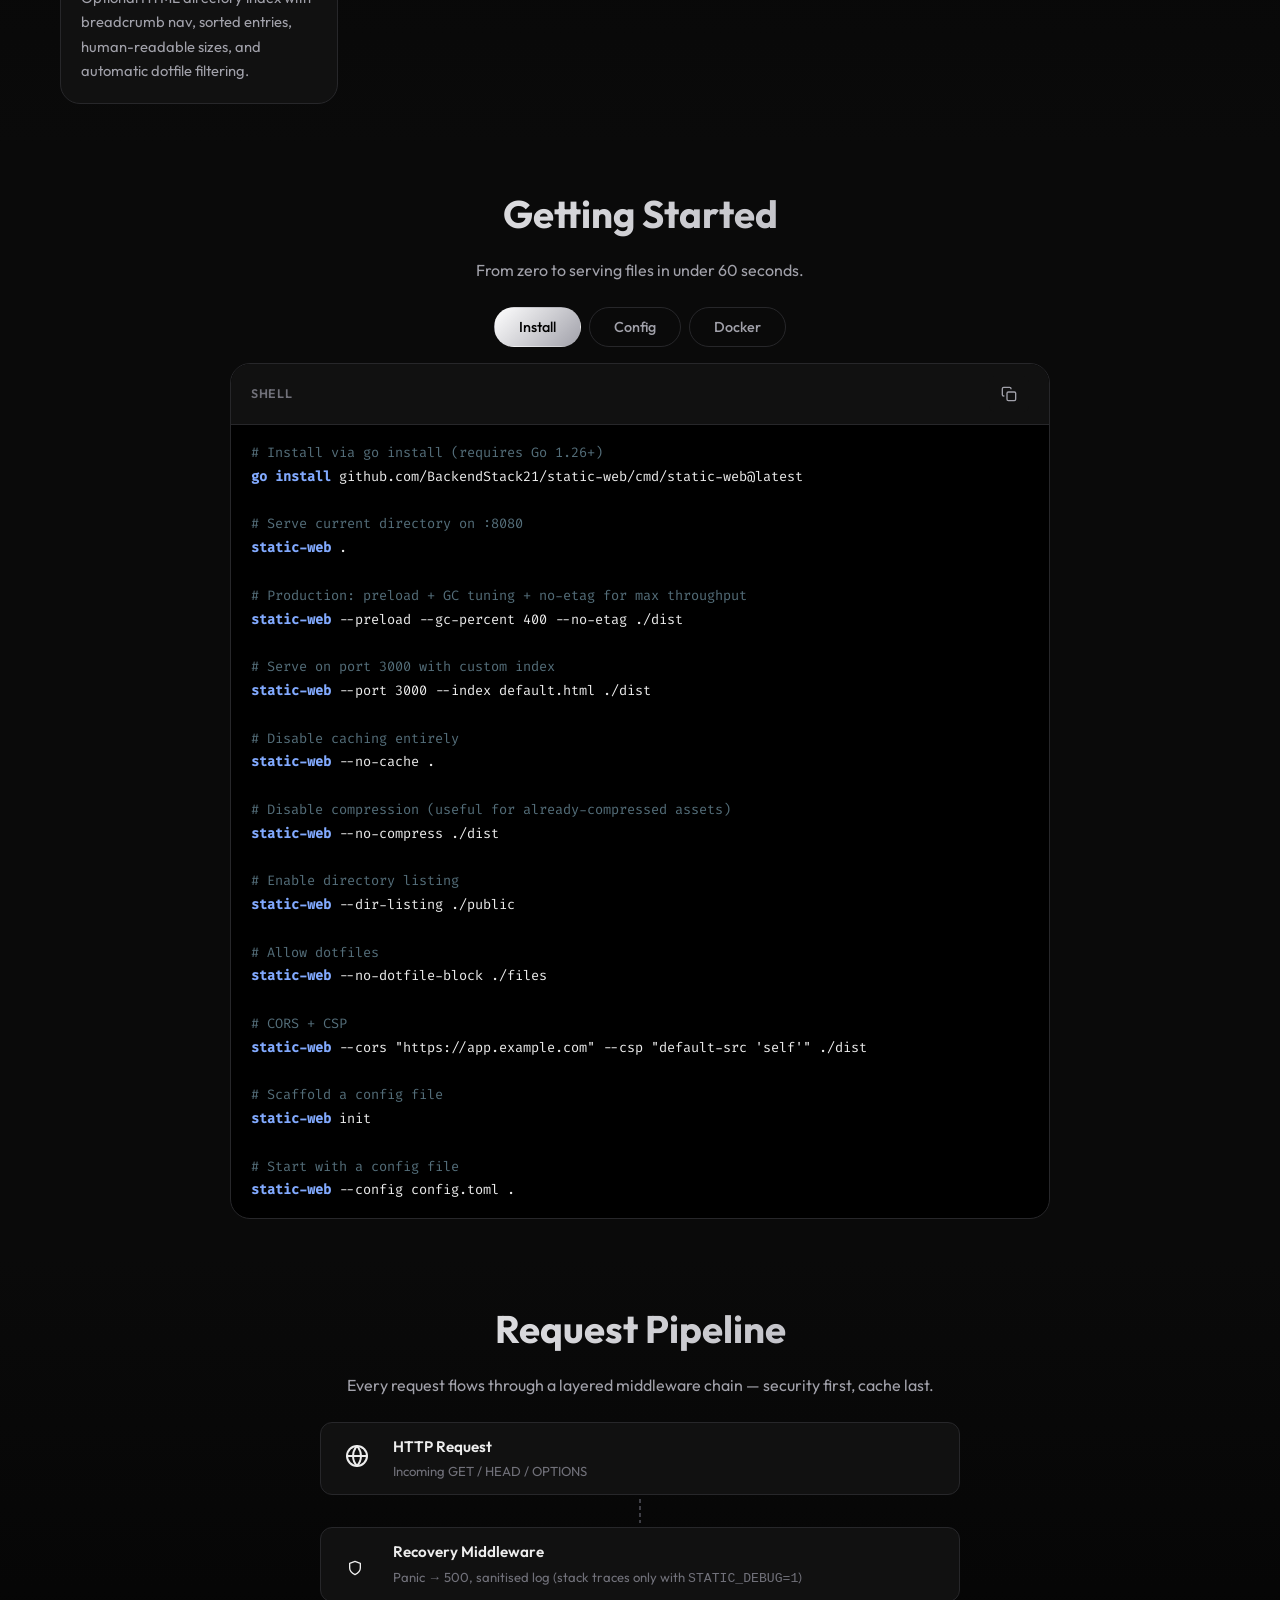
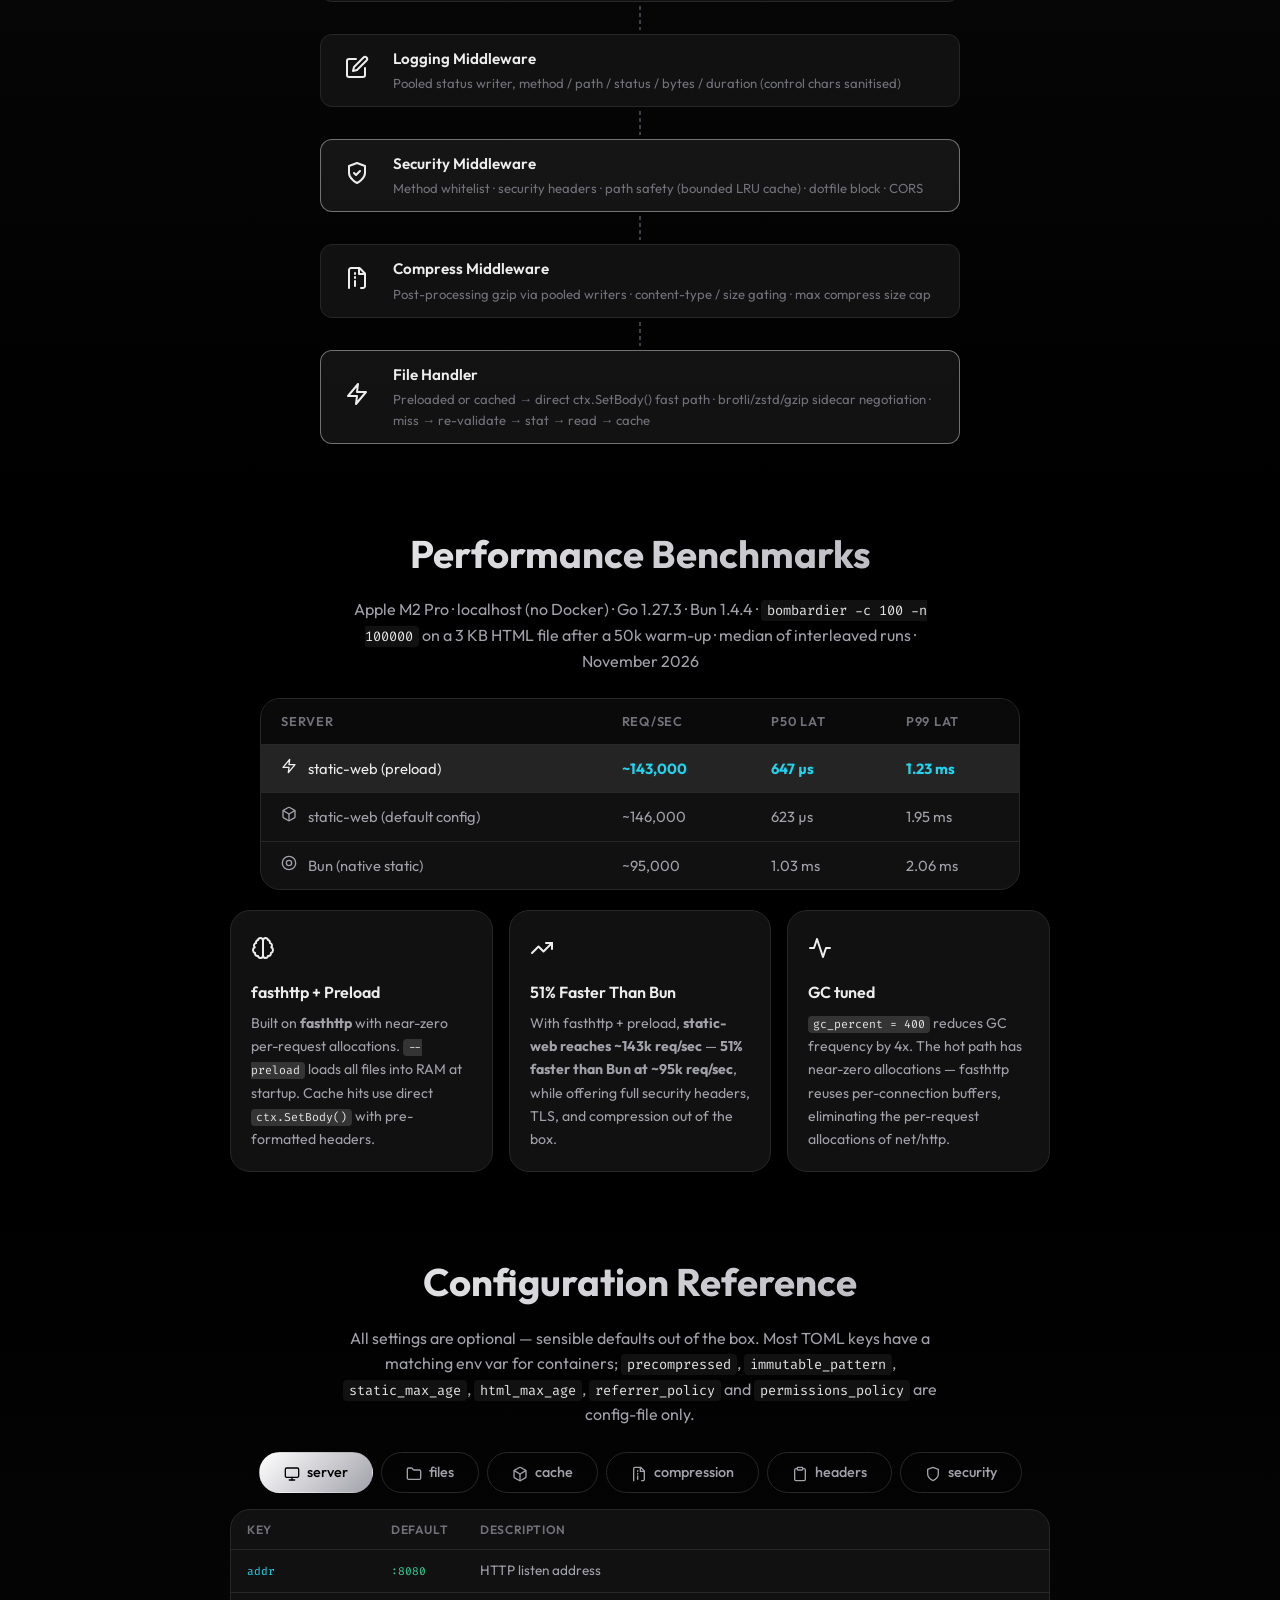
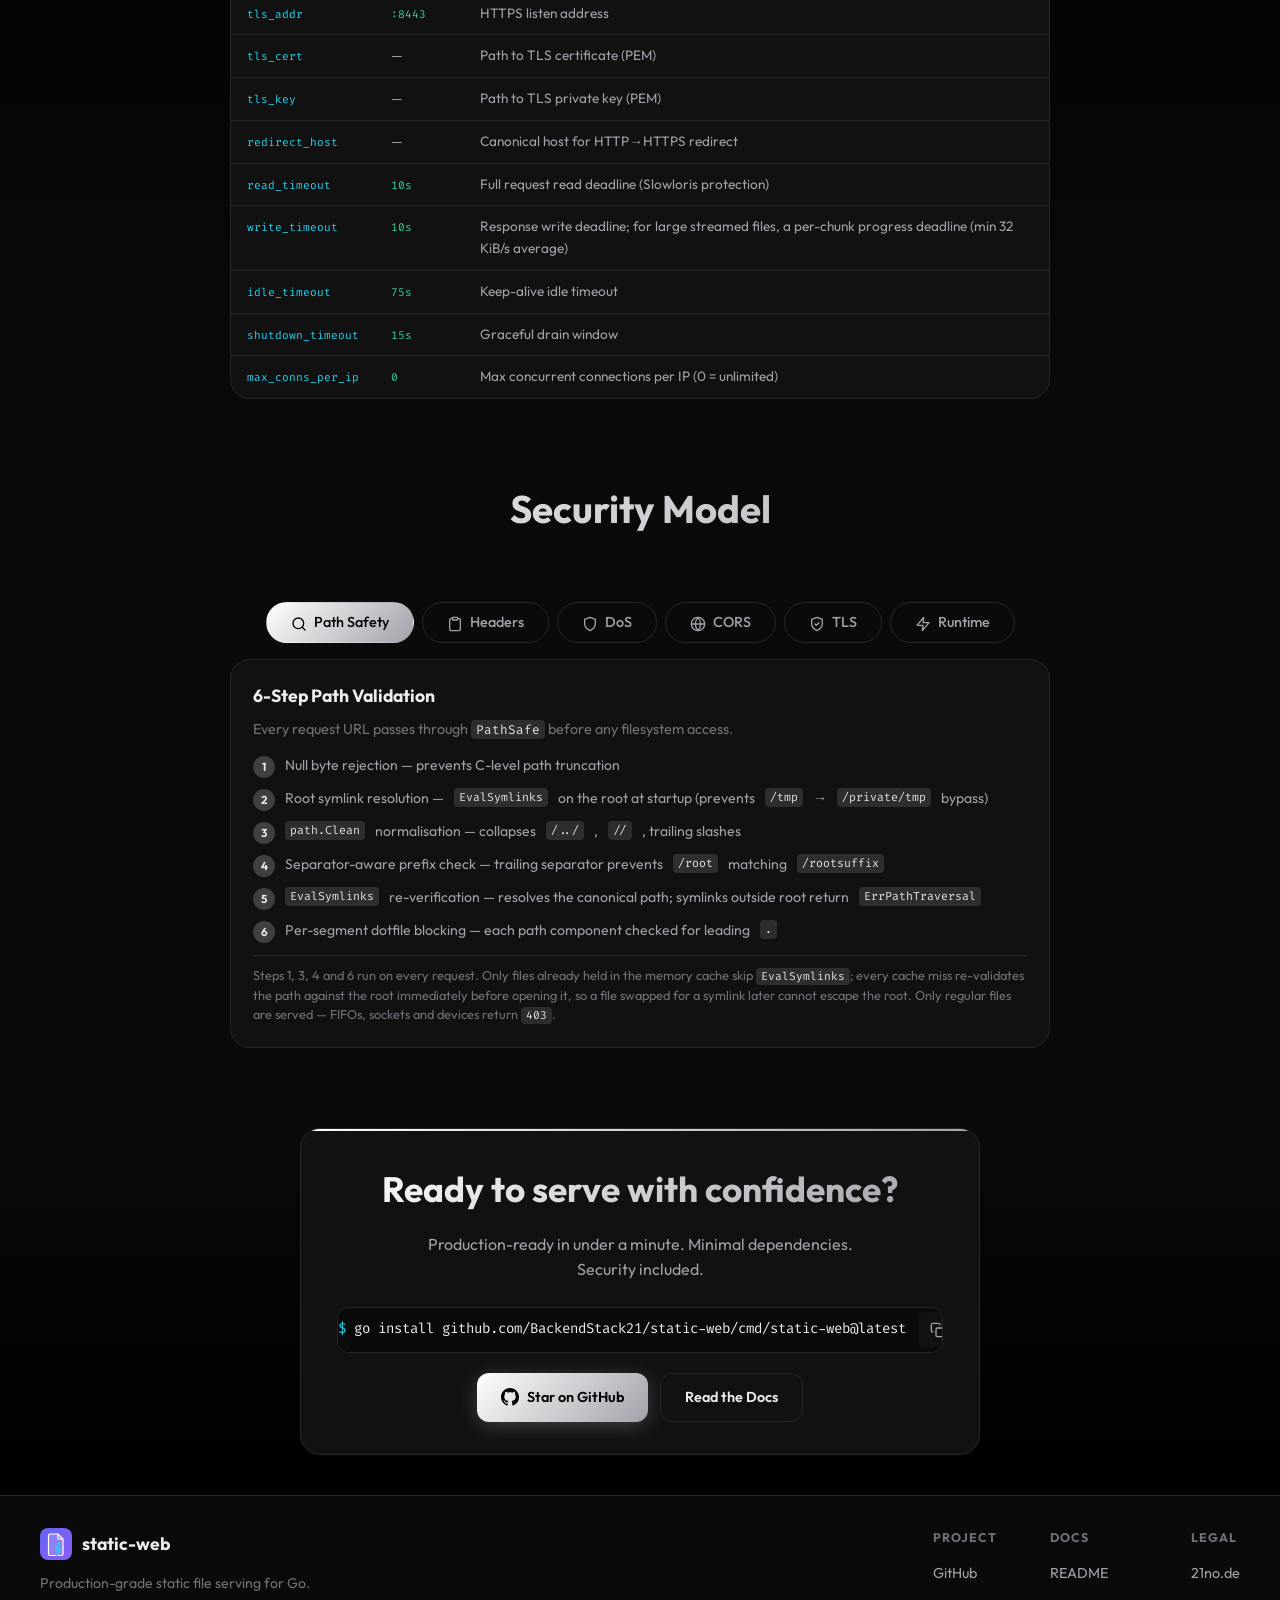
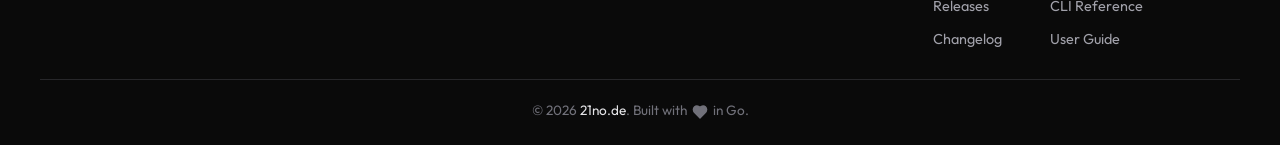
==== commit e4c6075f: "docs: scope the per-origin Vary: Origin claim The 405, null-byte 400 and path 403 responses are writ" ====
--- a/docs/index.html
+++ b/docs/index.html
@@ -1203,7 +1203,7 @@
                   <div class="header-item"><code>Max-Age</code><span>86400 (24 hours)</span></div>
                 </div>
                 <p class="security-note">
-                  <code>Vary: Origin</code> is sent on every response in per-origin mode (never for wildcard), so shared
+                  <code>Vary: Origin</code> is sent in per-origin mode on every response that passes the method and path checks (never for wildcard), so shared
                   caches never mix origins. Disallowed origins still pass through — CORS is enforced by the browser, not
                   the server.
                 </p>
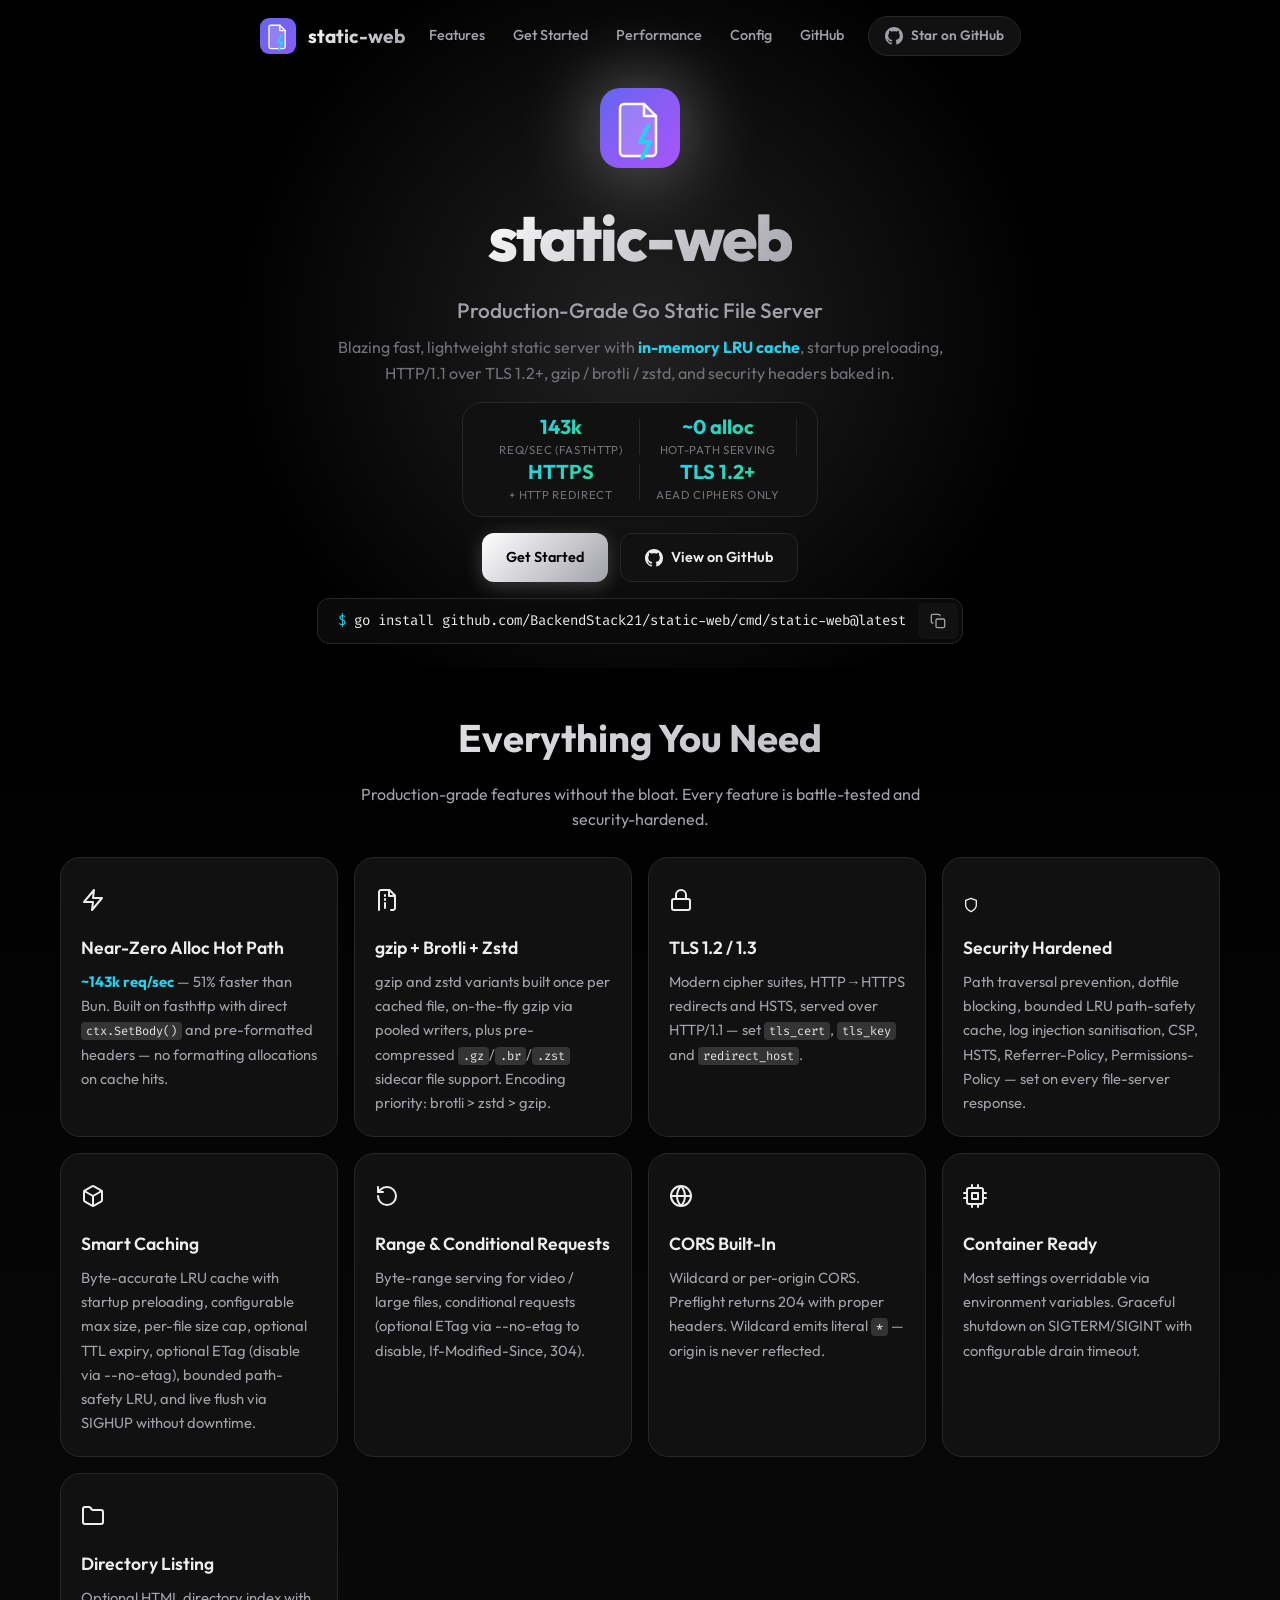
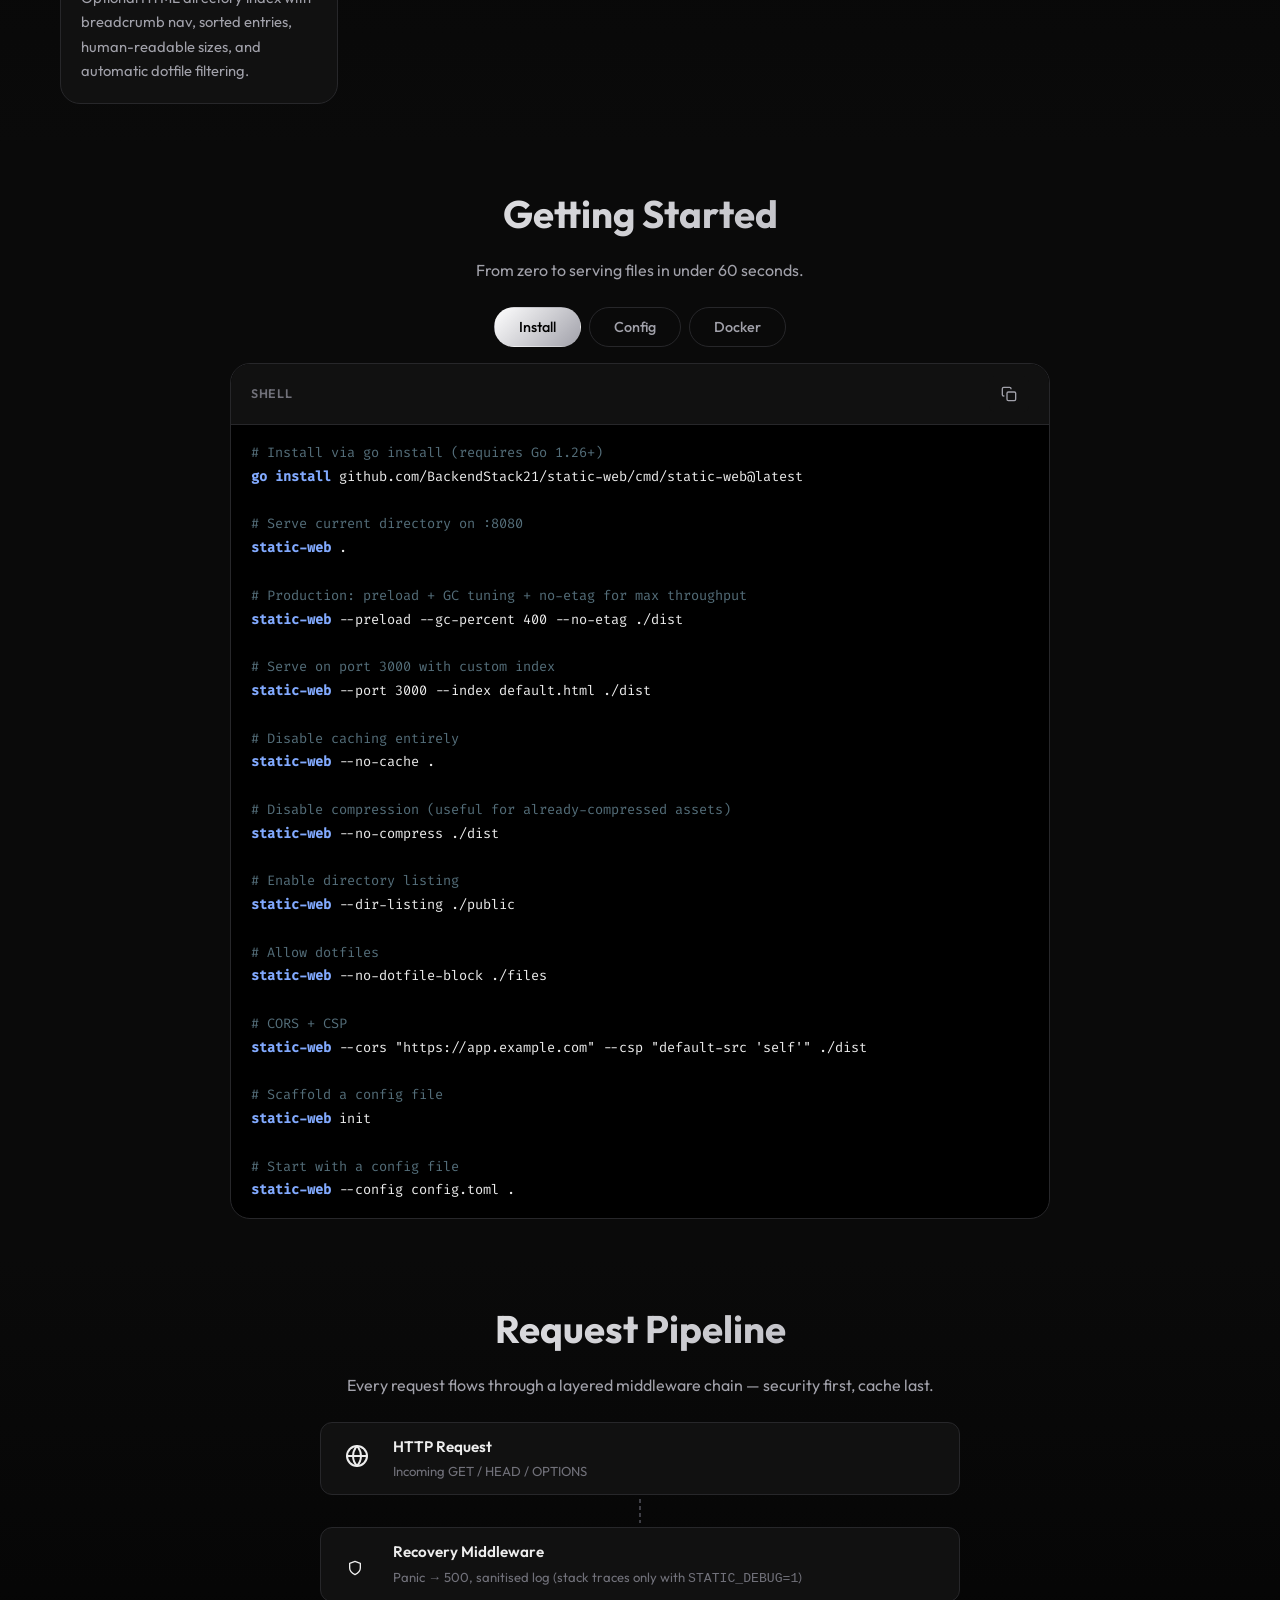
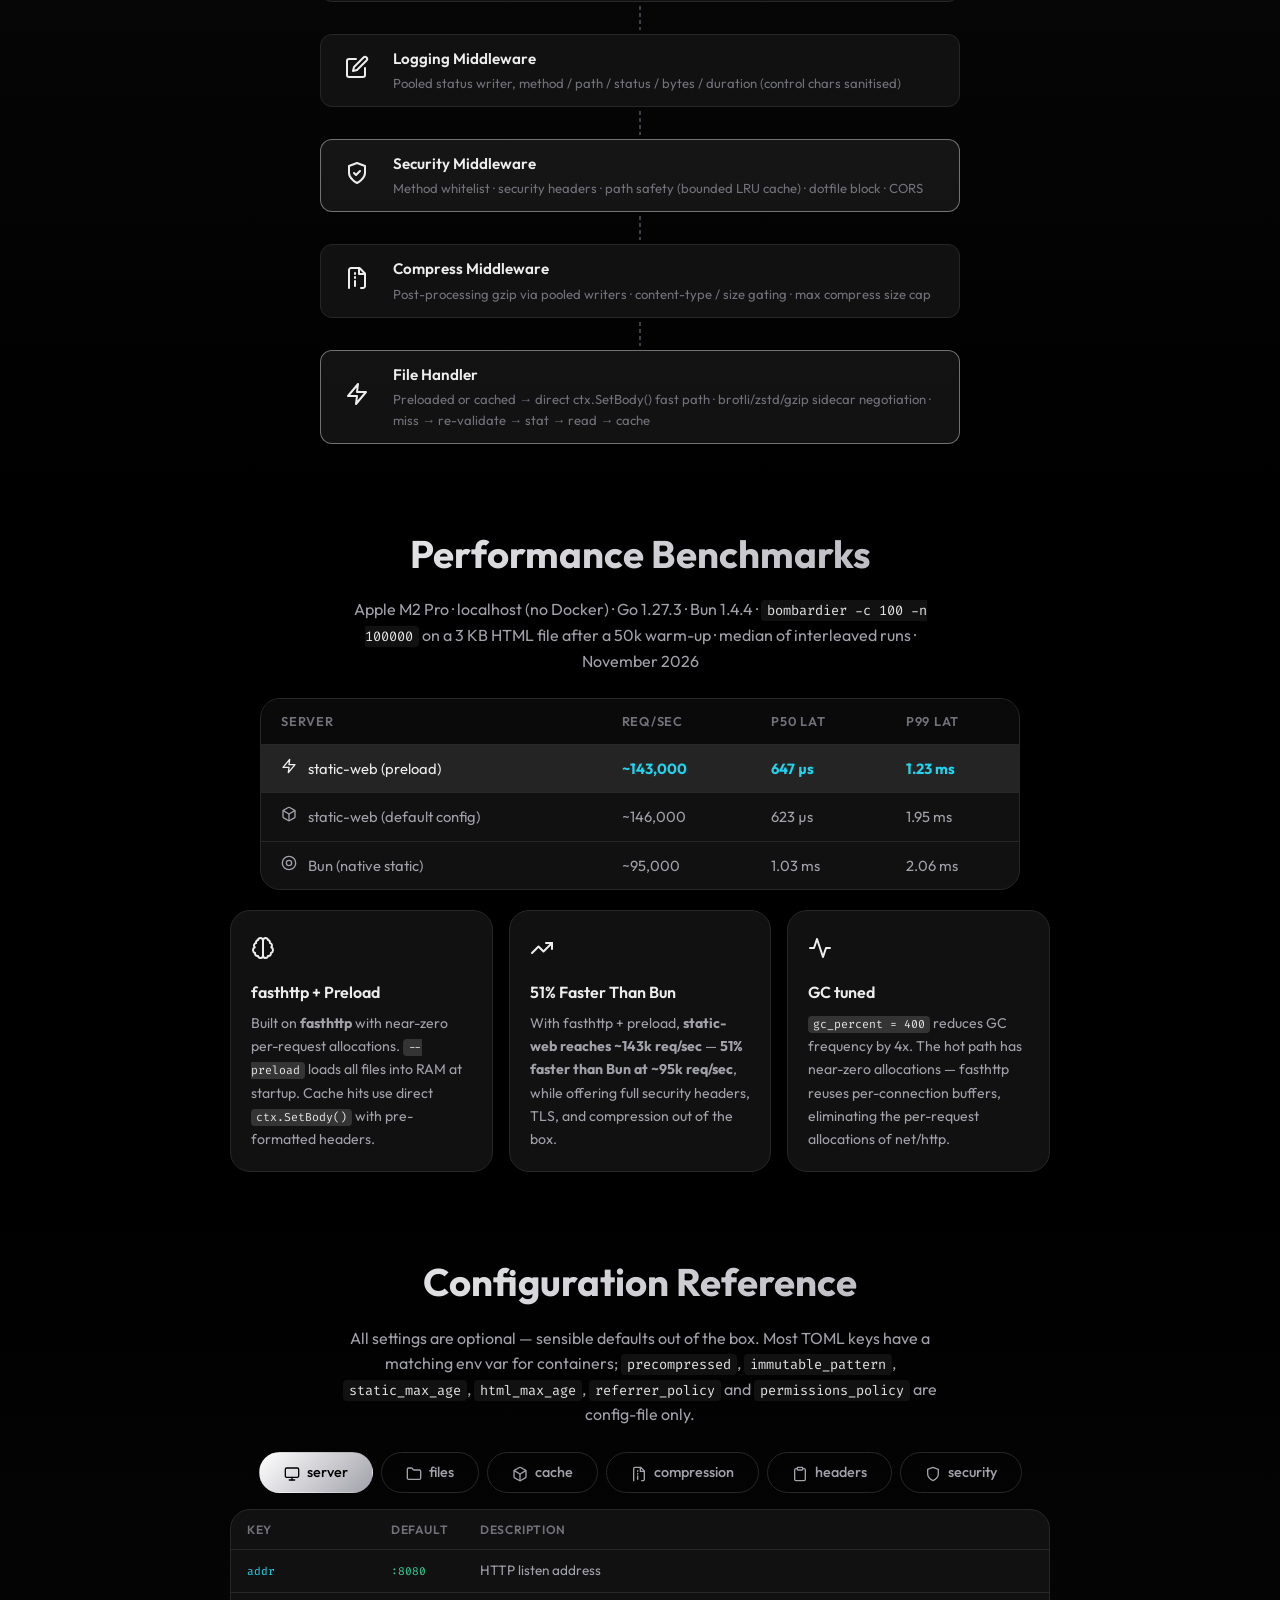
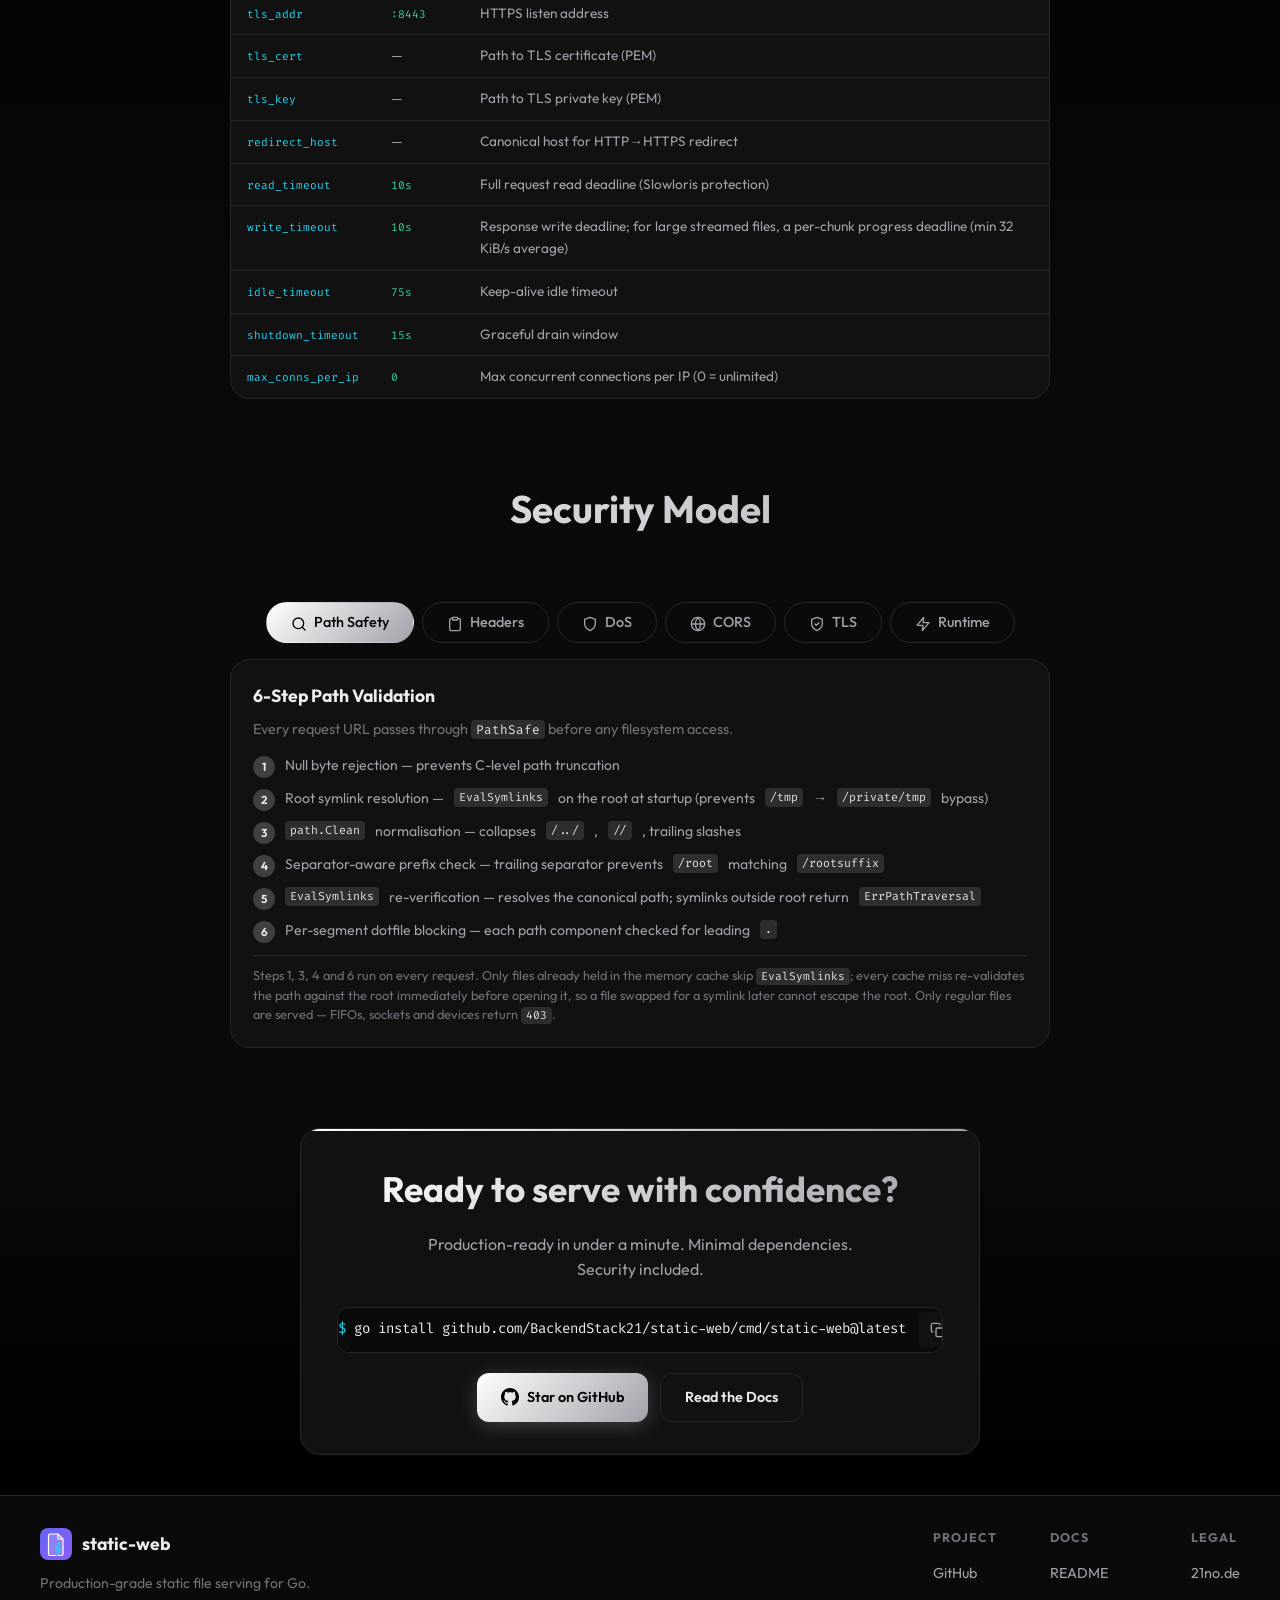
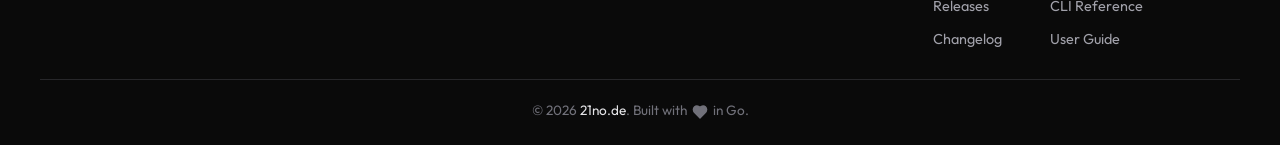
==== commit ca703add: "docs: zstd is generated only for cached files The compression middleware only gzips. zstd comes from" ====
--- a/docs/index.html
+++ b/docs/index.html
@@ -303,8 +303,8 @@
               <div class="feature-icon"><svg xmlns="http://www.w3.org/2000/svg" width="24" height="24" viewBox="0 0 24 24" fill="none" stroke="currentColor" stroke-width="2" stroke-linecap="round" stroke-linejoin="round"><path d="M4 22V4c0-.5.2-1 .6-1.4C5 2.2 5.5 2 6 2h8.5L20 7.5V20c0 .5-.2 1-.6 1.4-.4.4-.9.6-1.4.6h-2"/><path d="M14 2v6h6"/><path d="M10 20v-5"/><path d="M10 12v-1"/><path d="M10 8v-1"/></svg></div>
               <h3>gzip + Brotli + Zstd</h3>
               <p>
-                On-the-fly gzip and zstd via pooled writers, plus pre-compressed <code>.gz</code>/<code>.br</code>/<code>.zst</code> sidecar file
-                support. Encoding priority: brotli &gt; zstd &gt; gzip.
+                gzip and zstd variants built once per cached file, on-the-fly gzip via pooled writers, plus pre-compressed
+                <code>.gz</code>/<code>.br</code>/<code>.zst</code> sidecar file support. Encoding priority: brotli &gt; zstd &gt; gzip.
               </p>
             </div>
             <div class="feature-card">
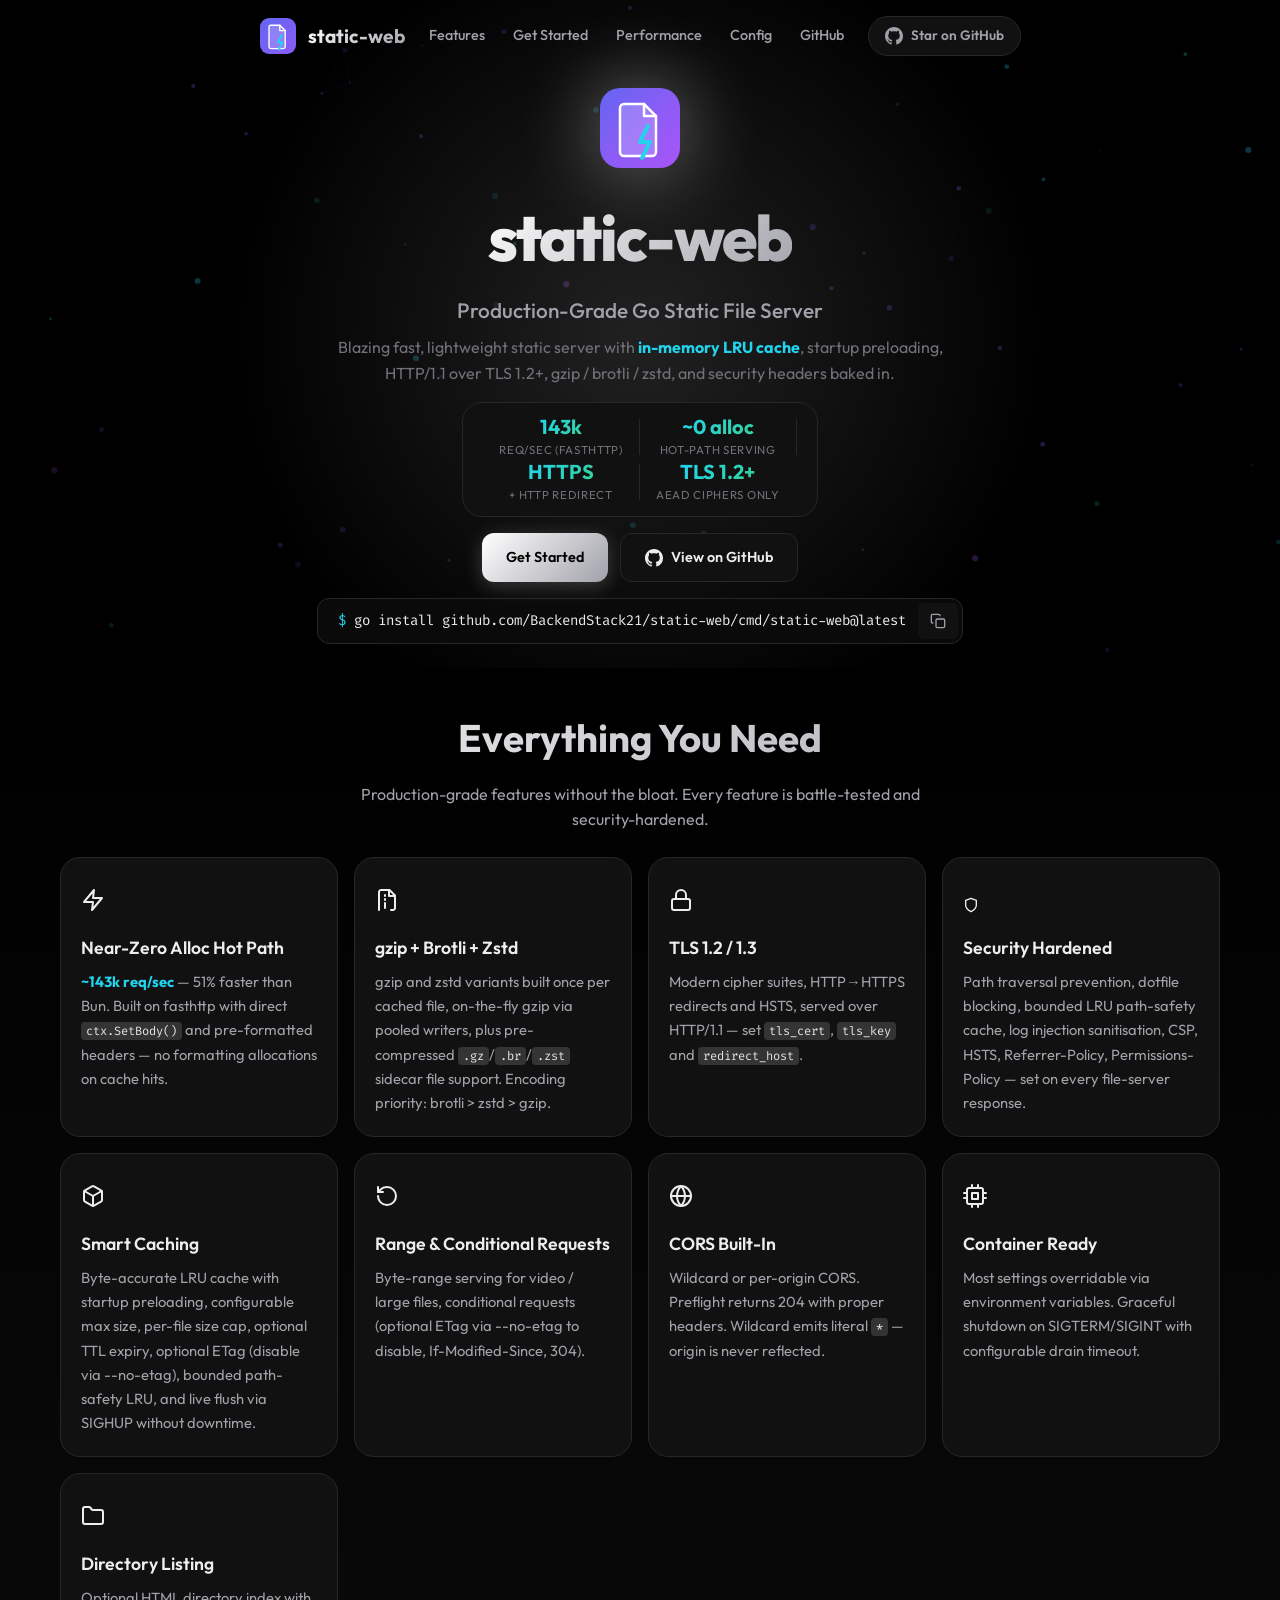
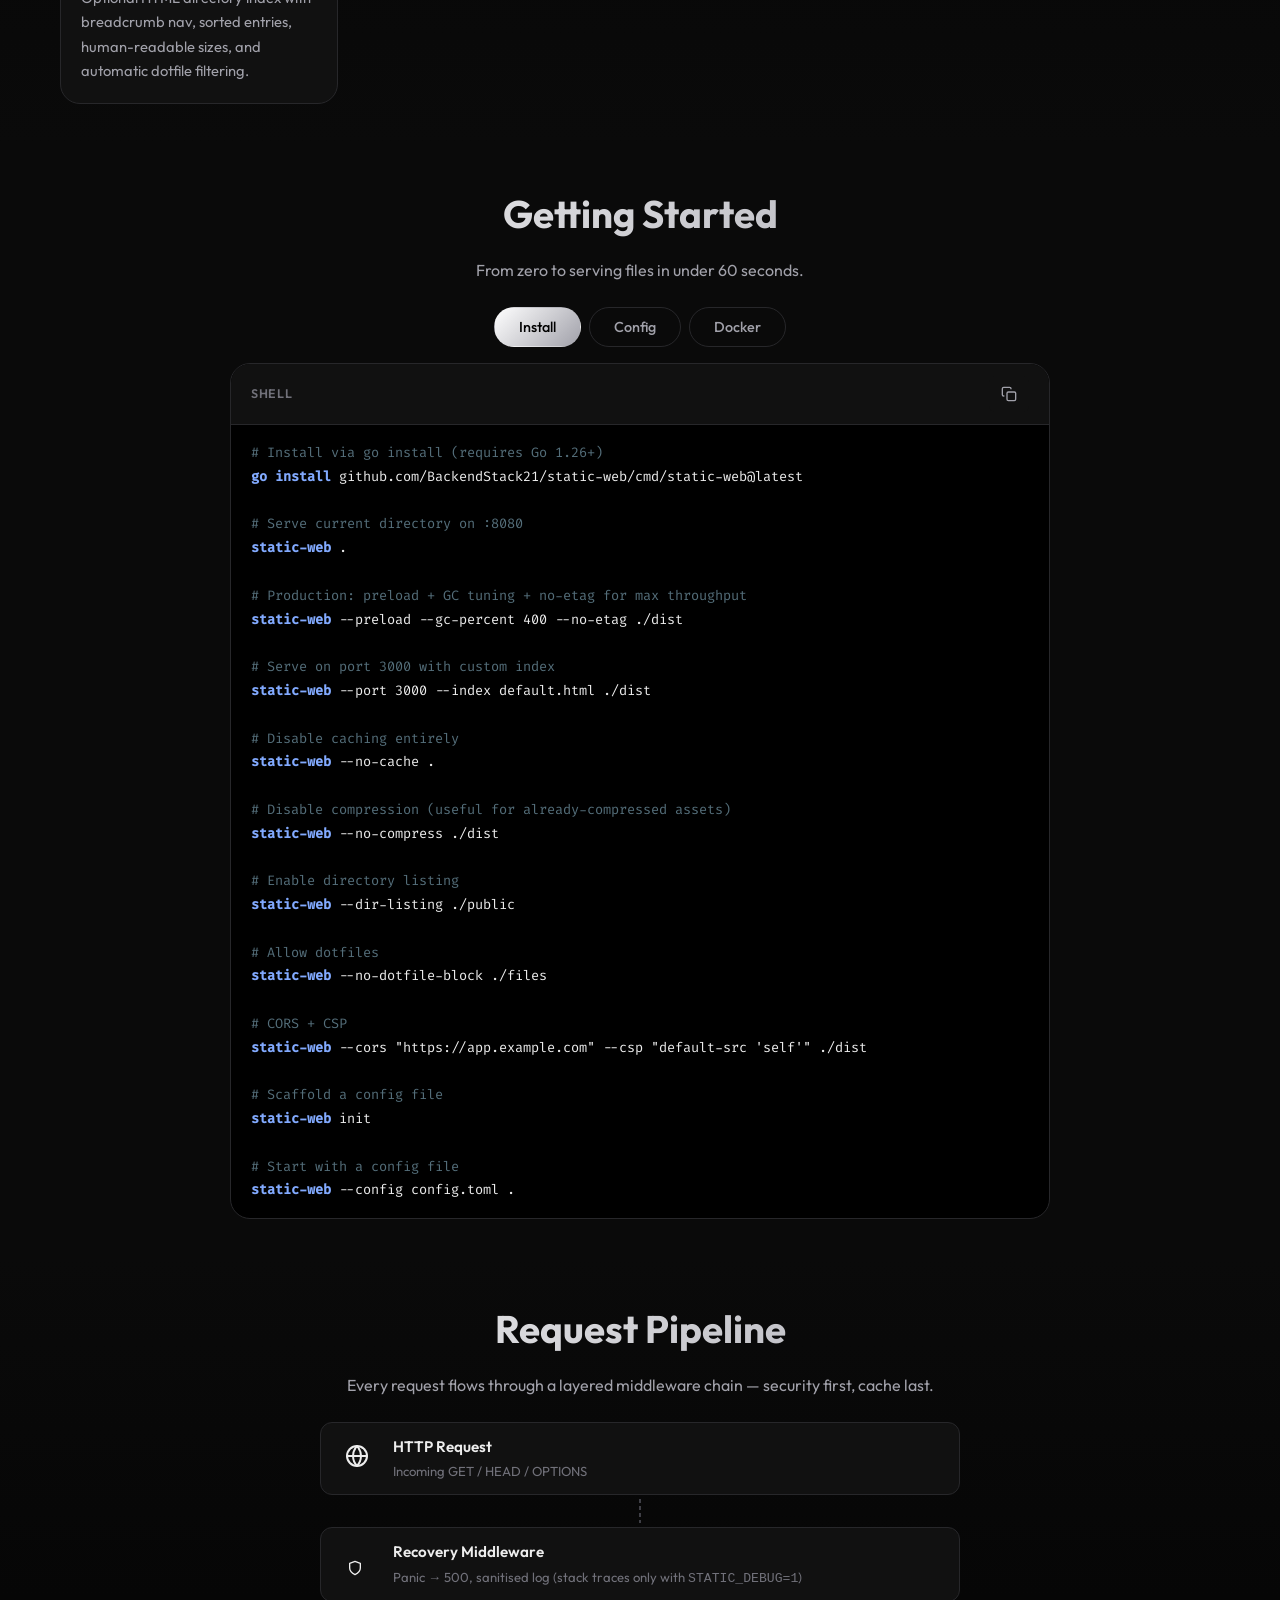
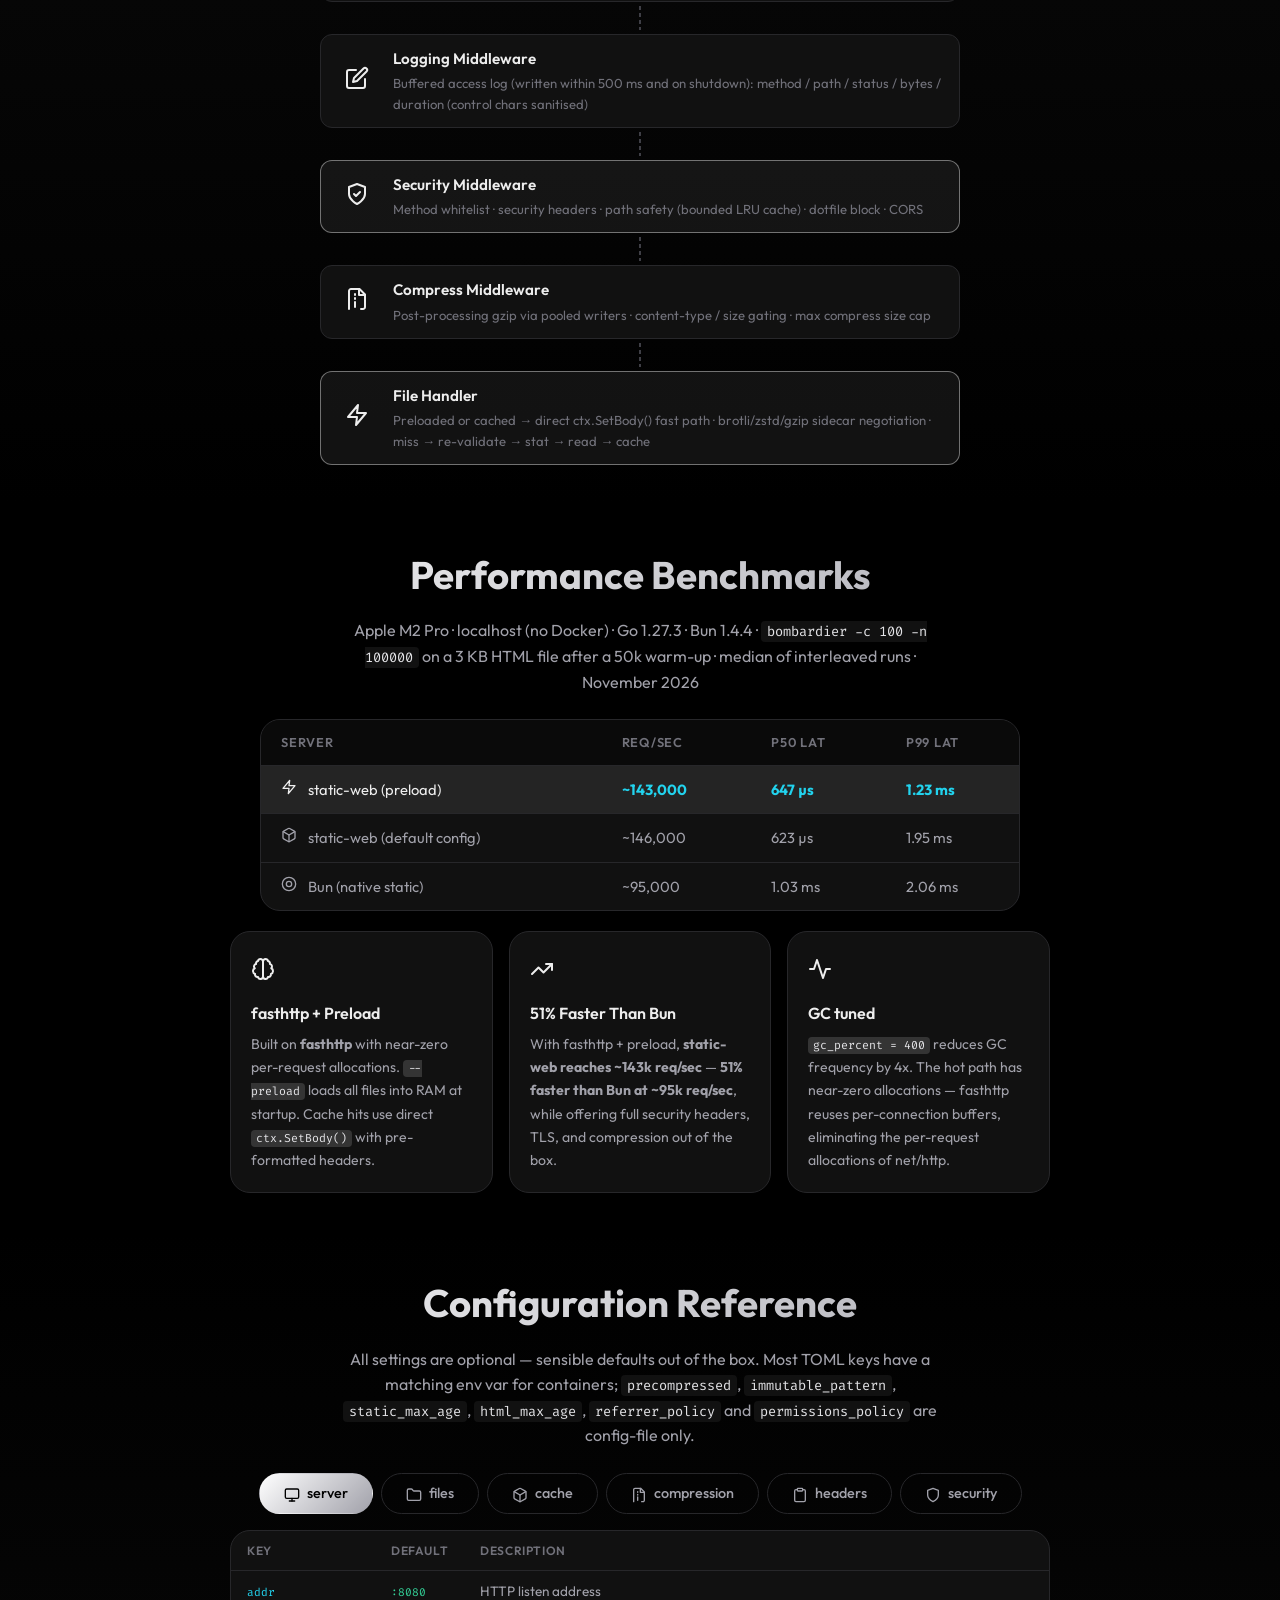
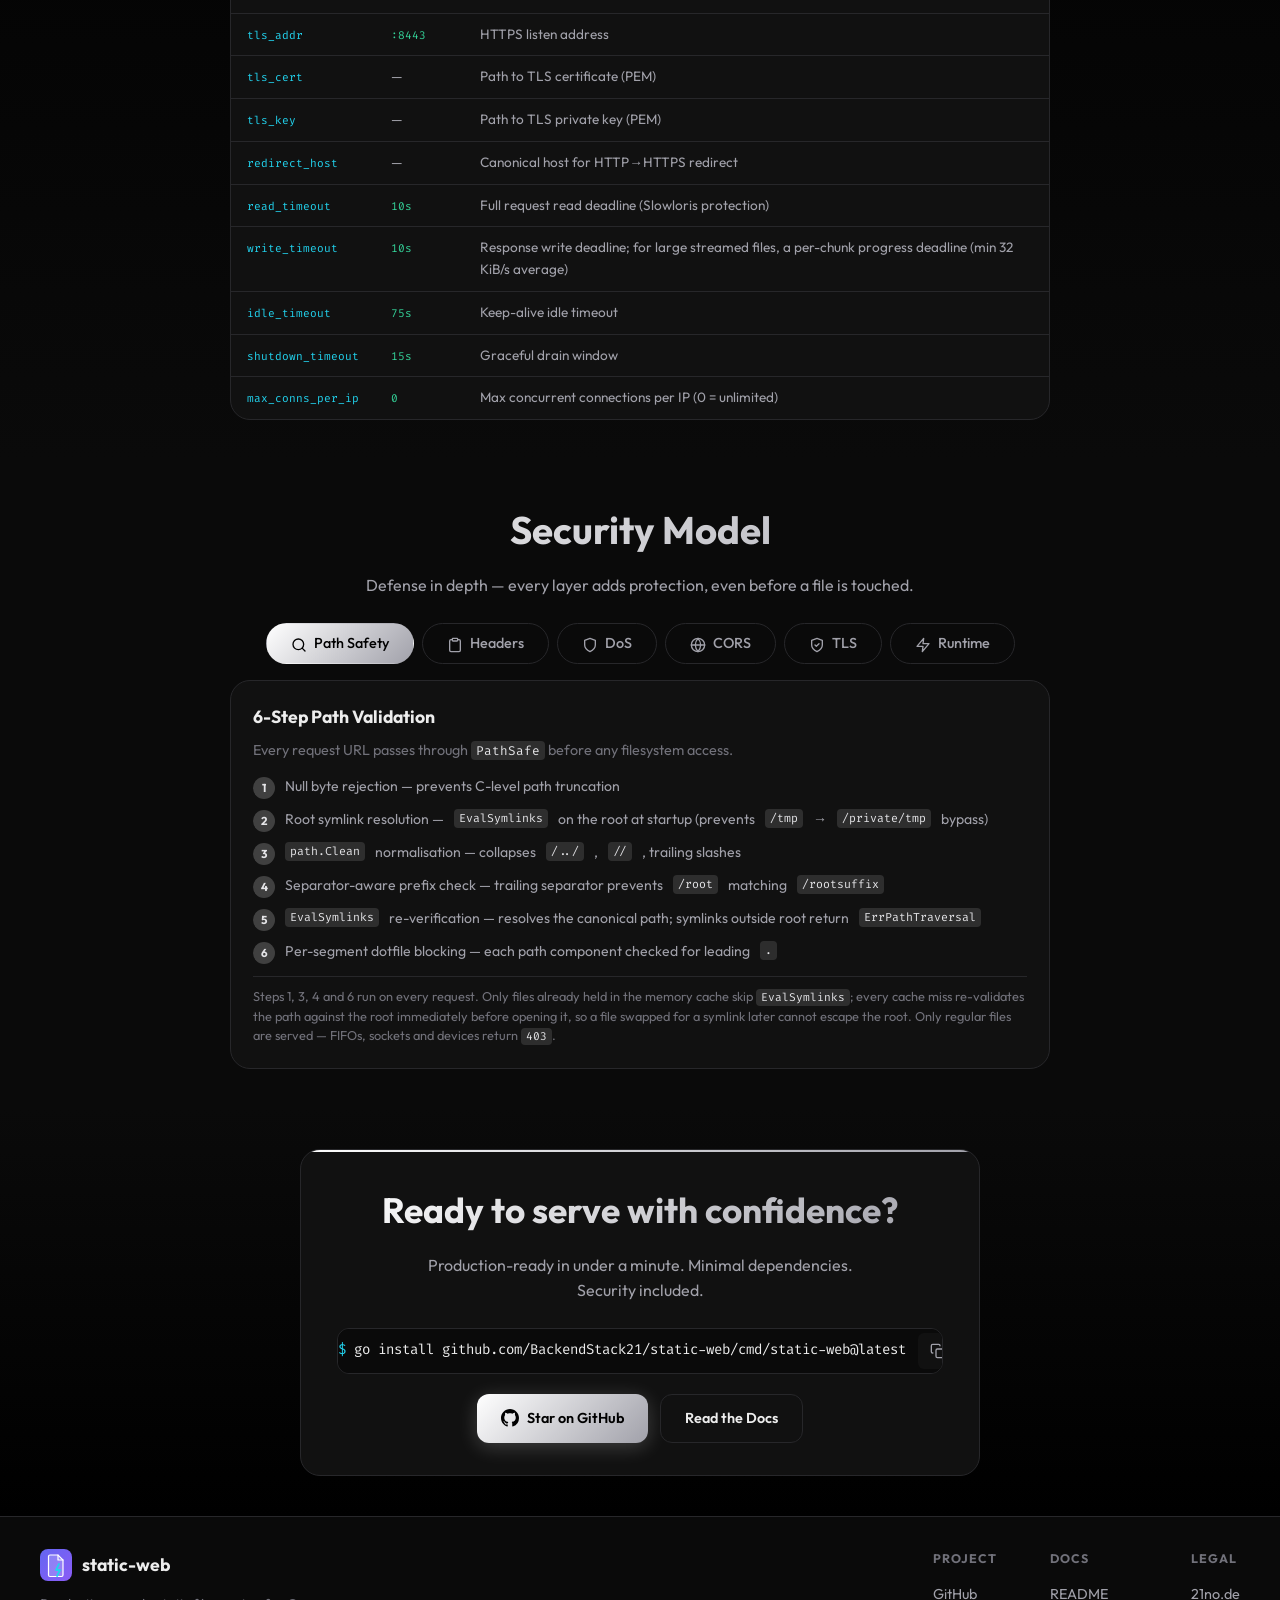
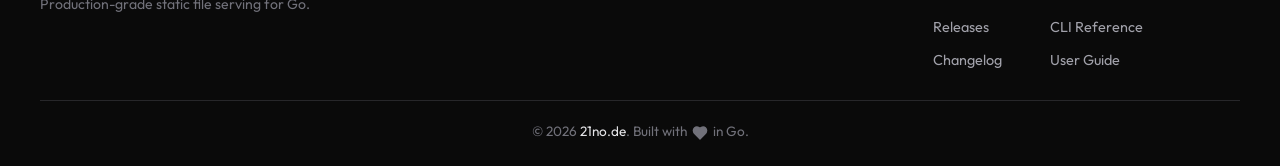
==== commit e9b96127: "docs(site): bump softwareVersion and describe the buffered access log The JSON-LD still said 1.2.0. " ====
--- a/docs/index.html
+++ b/docs/index.html
@@ -71,7 +71,7 @@
             "operatingSystem": "Linux, macOS, Windows",
             "url": "https://static.21no.de",
             "downloadUrl": "https://github.com/BackendStack21/static-web/releases",
-            "softwareVersion": "1.2.0",
+            "softwareVersion": "1.7.1",
             "programmingLanguage": "Go",
             "license": "https://github.com/BackendStack21/static-web/blob/main/LICENSE",
             "codeRepository": "https://github.com/BackendStack21/static-web",
@@ -567,7 +567,7 @@
               <div class="pipeline-icon"><svg xmlns="http://www.w3.org/2000/svg" width="24" height="24" viewBox="0 0 24 24" fill="none" stroke="currentColor" stroke-width="2" stroke-linecap="round" stroke-linejoin="round"><path d="M11 4H4a2 2 0 0 0-2 2v14a2 2 0 0 0 2 2h14a2 2 0 0 0 2-2v-7"/><path d="M18.5 2.5a2.121 2.121 0 0 1 3 3L12 15l-4 1 1-4 9.5-9.5z"/></svg></div>
               <div class="pipeline-info">
                 <h3>Logging Middleware</h3>
-                <p>Pooled status writer, method / path / status / bytes / duration (control chars sanitised)</p>
+                <p>Buffered access log (written within 500 ms and on shutdown): method / path / status / bytes / duration (control chars sanitised)</p>
               </div>
             </div>
             <div class="pipeline-arrow" aria-hidden="true">
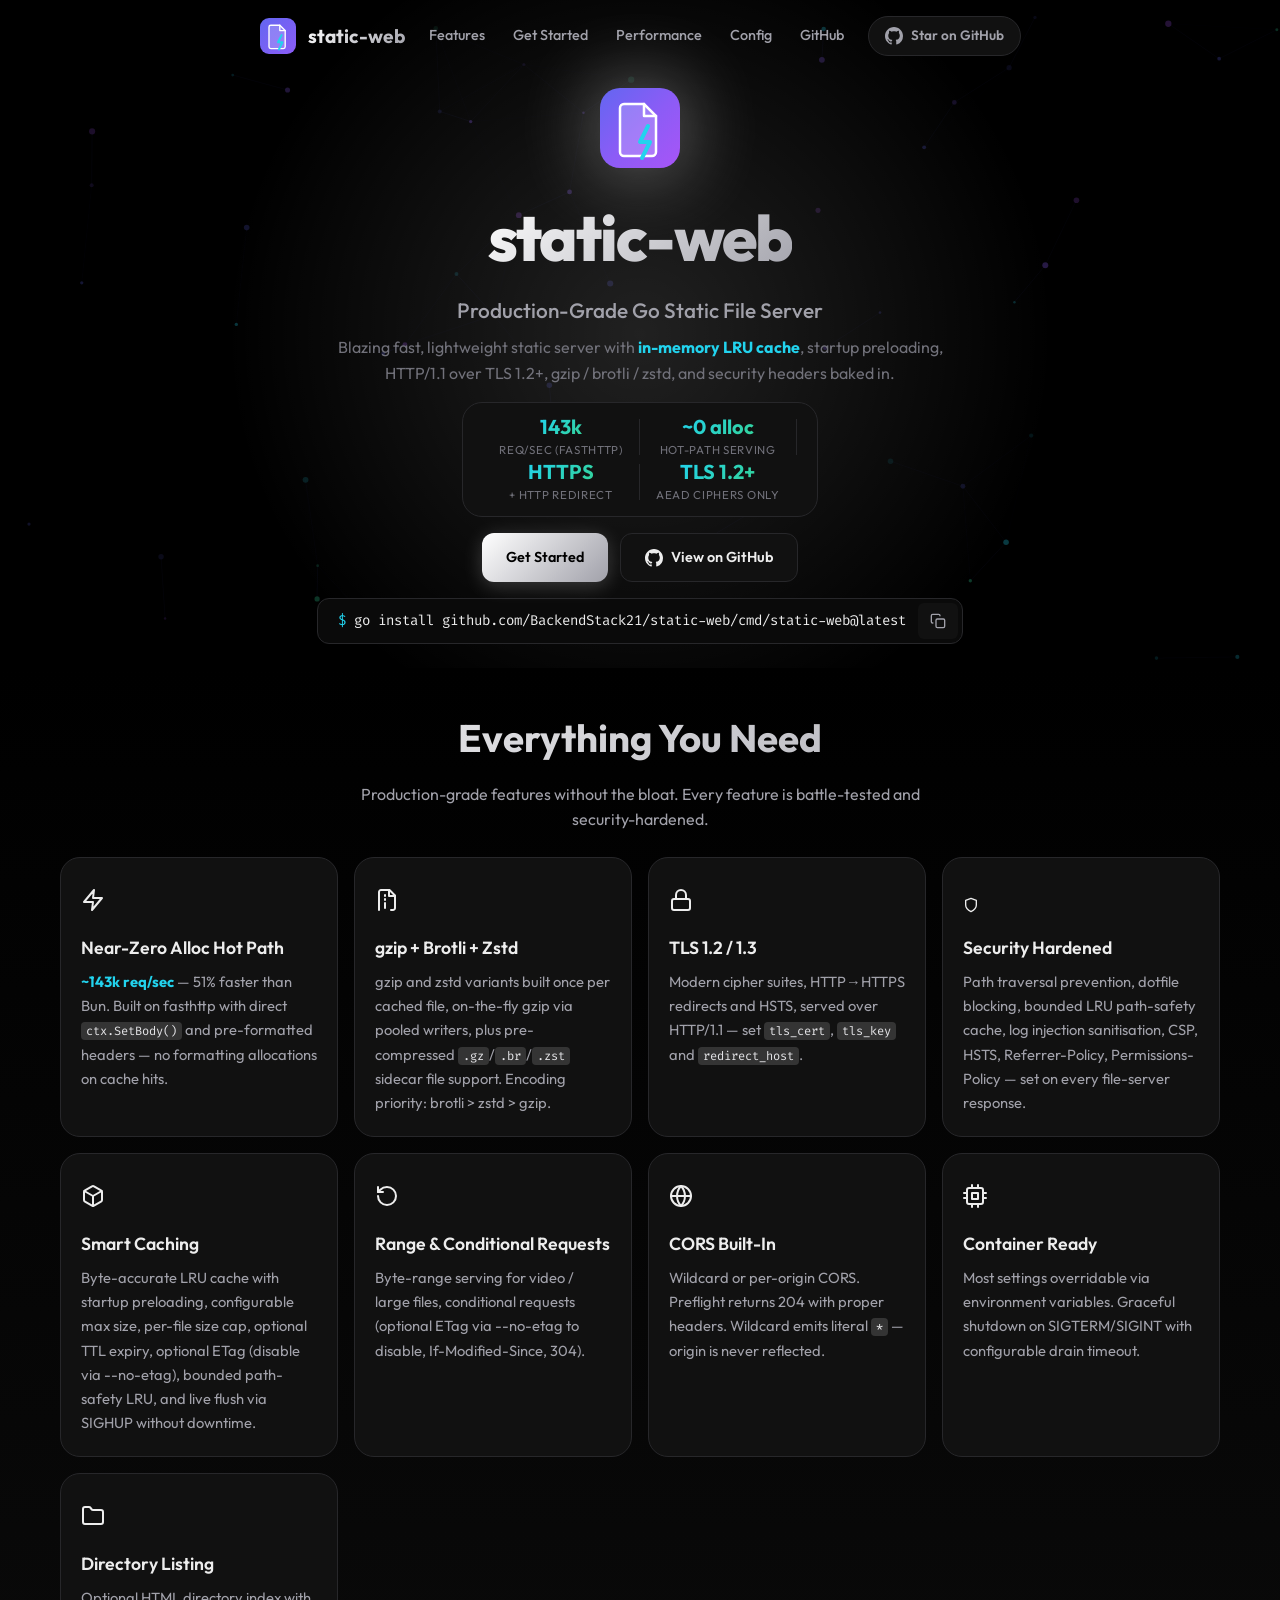
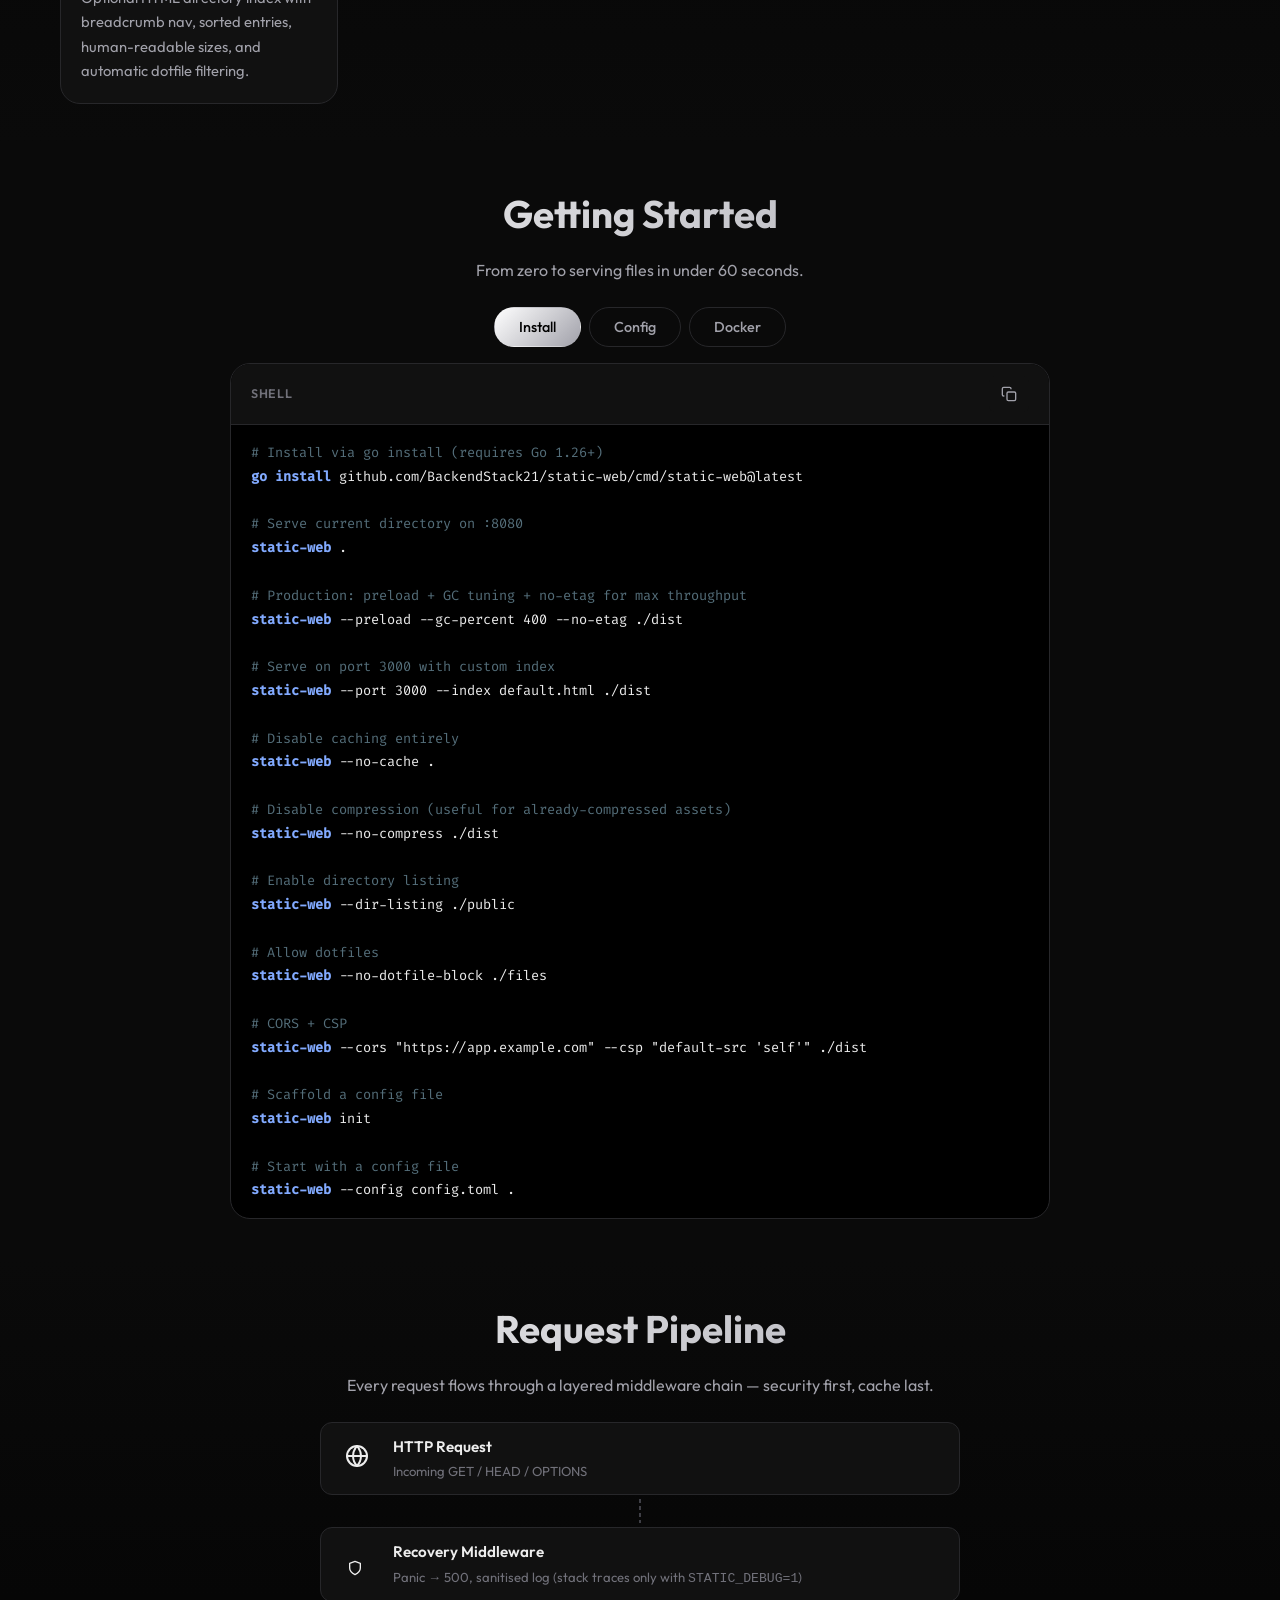
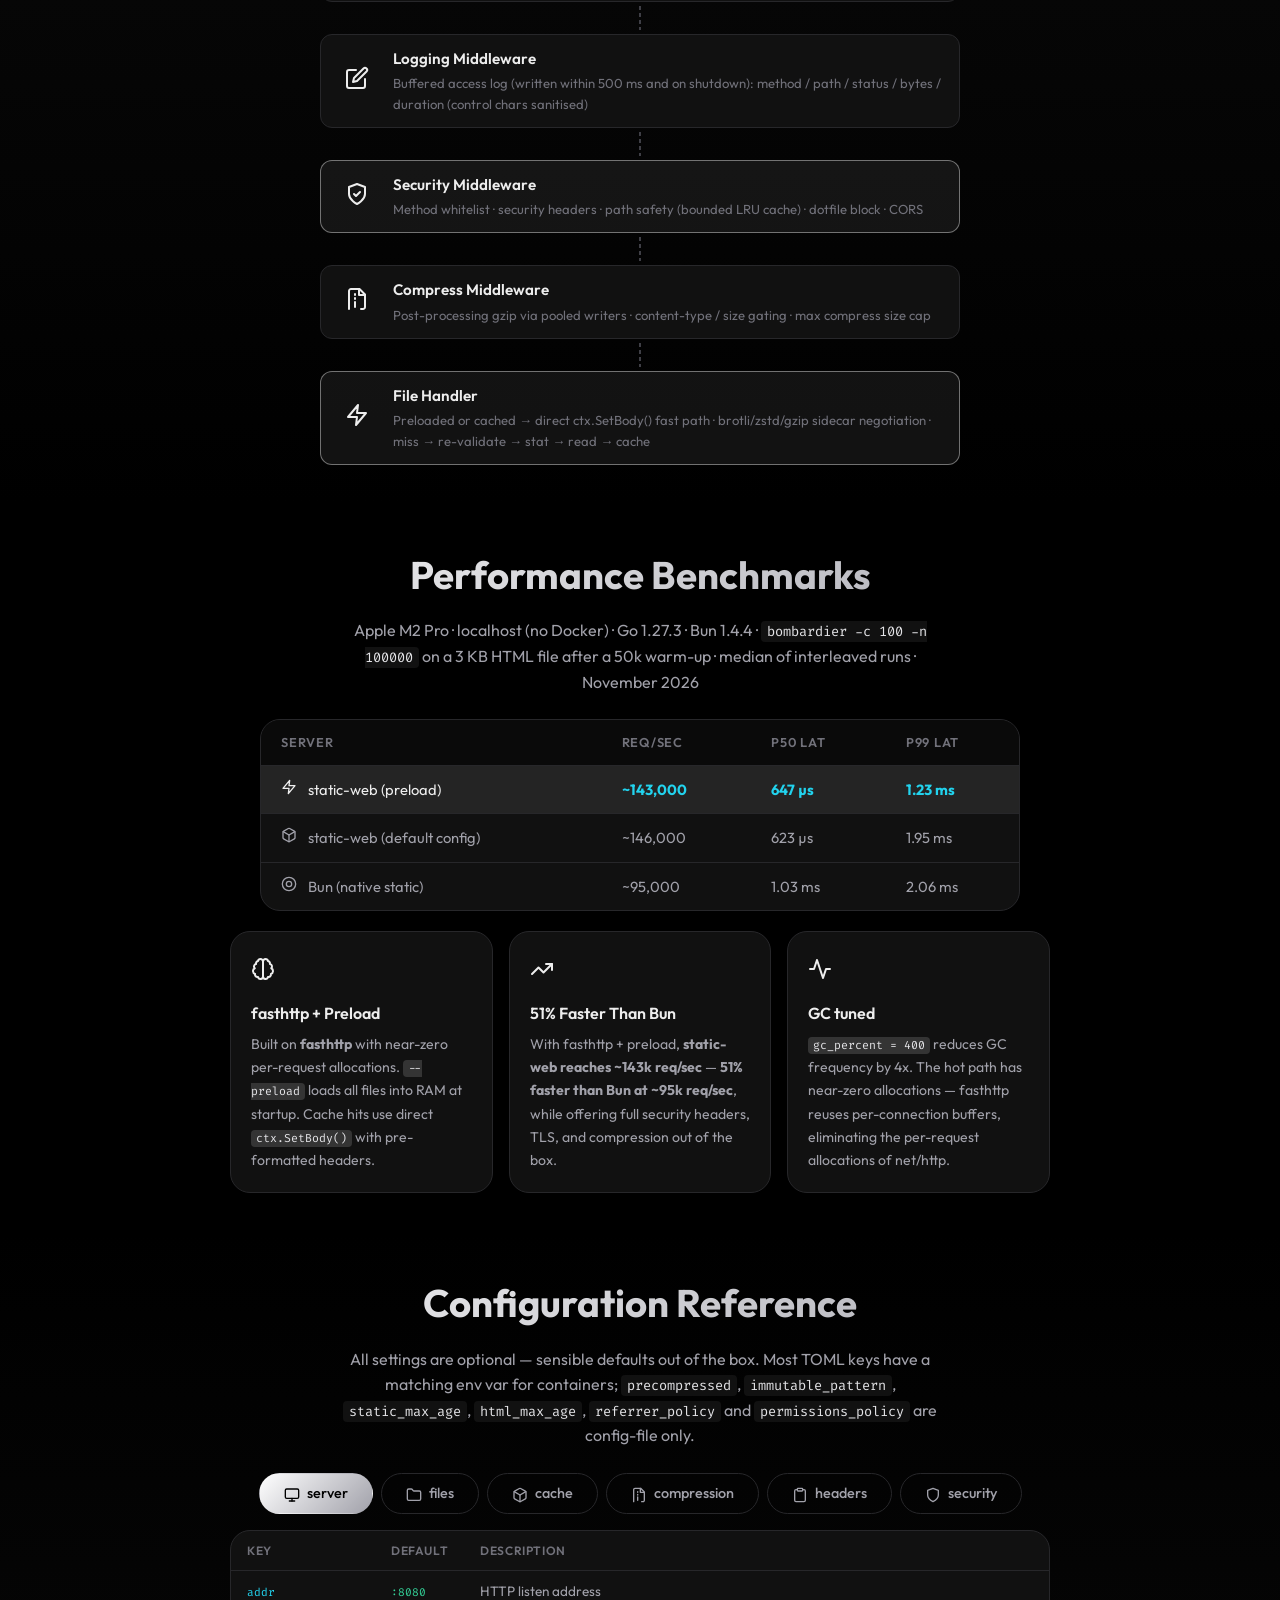
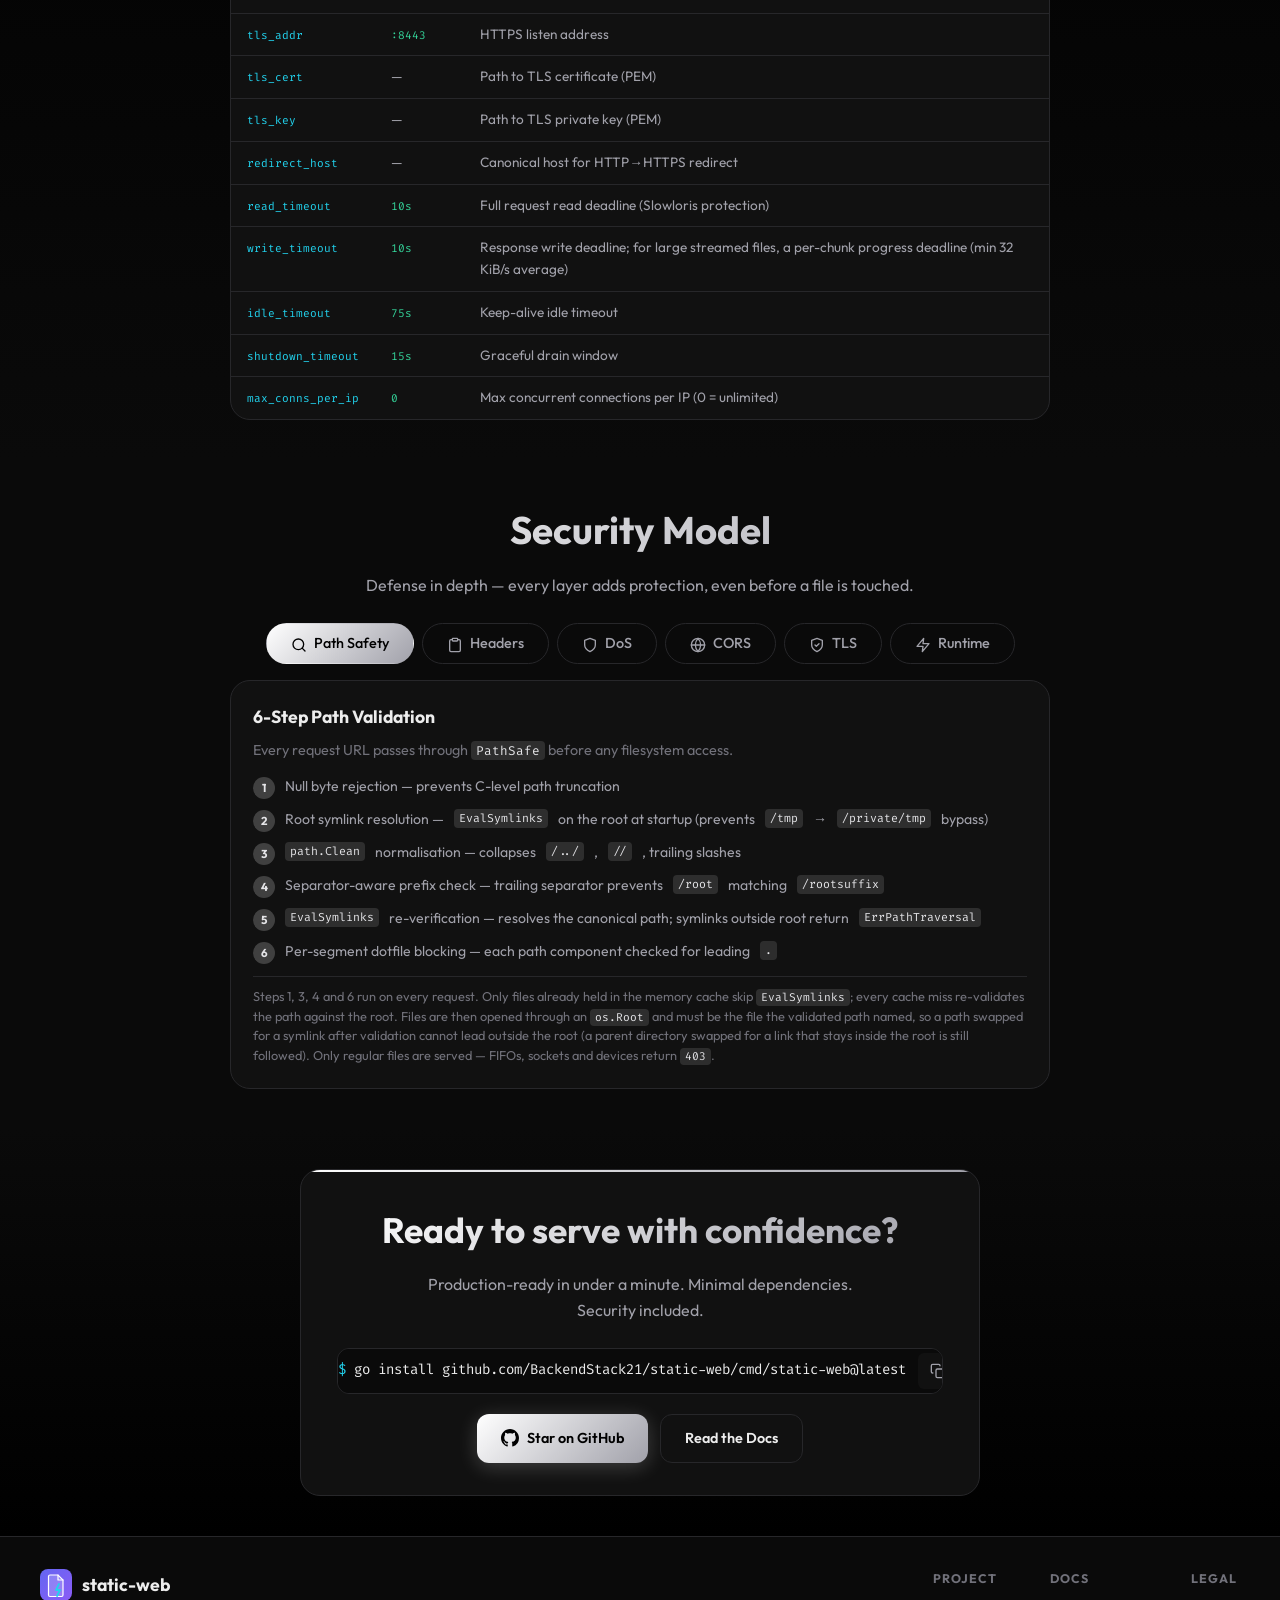
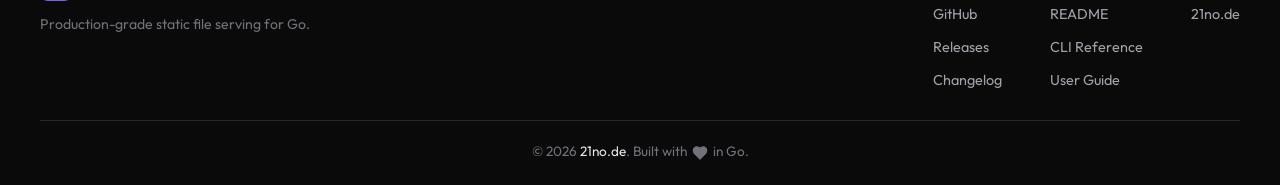
==== commit a7f240af: "docs: record the 2026-11-14 adversarial review and correct the swap claims The README and landing pa" ====
--- a/docs/index.html
+++ b/docs/index.html
@@ -1133,9 +1133,11 @@
                 </ol>
                 <p class="security-note">
                   Steps 1, 3, 4 and 6 run on every request. Only files already held in the memory cache skip
-                  <code>EvalSymlinks</code>; every cache miss re-validates the path against the root immediately before
-                  opening it, so a file swapped for a symlink later cannot escape the root. Only regular files are
-                  served — FIFOs, sockets and devices return <code>403</code>.
+                  <code>EvalSymlinks</code>; every cache miss re-validates the path against the root. Files are then
+                  opened through an <code>os.Root</code> and must be the file the validated path named, so a path
+                  swapped for a symlink after validation cannot lead outside the root (a parent directory swapped for
+                  a link that stays inside the root is still followed). Only regular files are served — FIFOs,
+                  sockets and devices return <code>403</code>.
                 </p>
               </div>
             </div>
@@ -1193,7 +1195,7 @@
                 <p class="security-panel-lead">RFC 6454 compliant — origin is never reflected for wildcard.</p>
                 <div class="header-list">
                   <div class="header-item">
-                    <code>Wildcard ["*"]</code><span>Literal <code>*</code>, never reflected</span>
+                    <code>Wildcard ["*"]</code><span>Literal <code>*</code> on every response, never reflected</span>
                   </div>
                   <div class="header-item">
                     <code>Specific origins</code><span>Exact match + <code>Vary: Origin</code></span>
